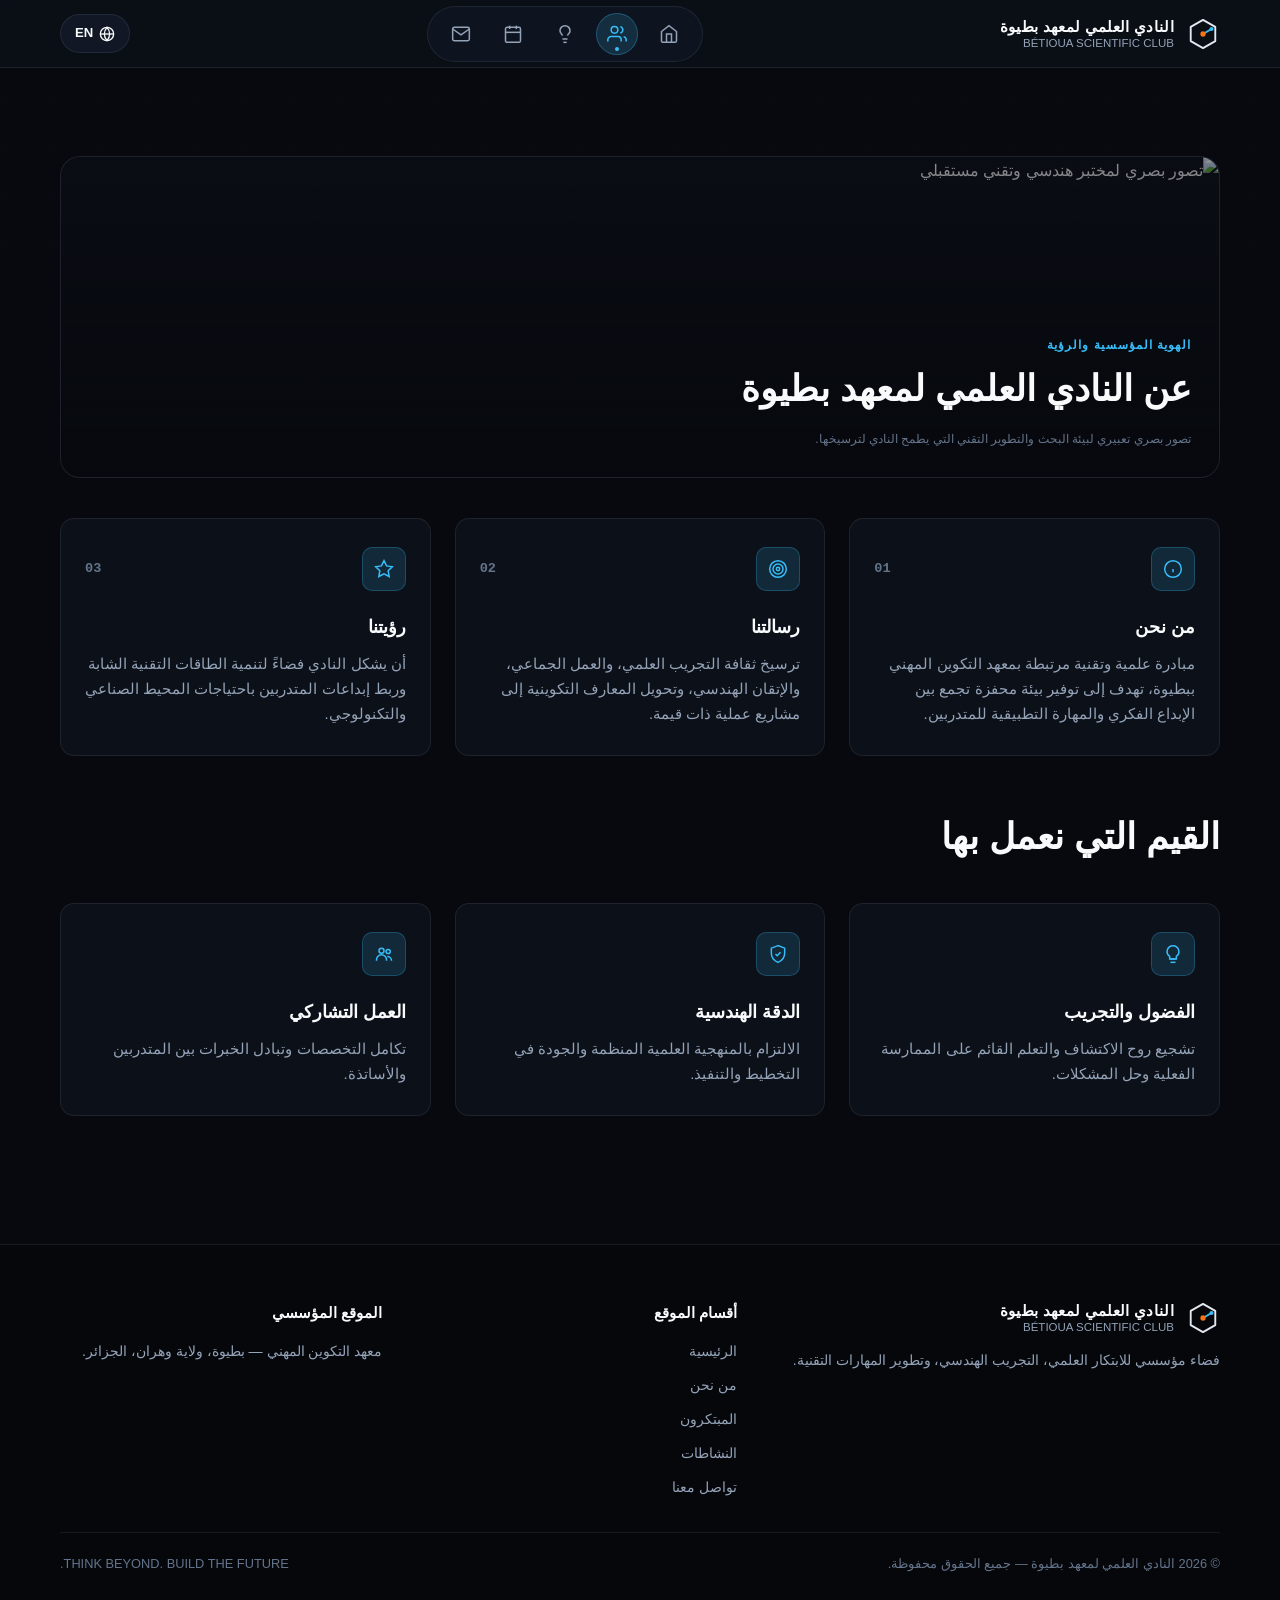
==== about.html @ 707a2de4 "Create about.html" ====
<!DOCTYPE html>
<html lang="ar" dir="rtl">
<head>
  <meta charset="UTF-8" />
  <meta name="viewport" content="width=device-width, initial-scale=1.0" />

  <title>من نحن | BÉTIOUA SCIENTIFIC CLUB</title>

  <meta
    name="description"
    content="تعرف على هوية النادي العلمي لمعهد بطيوة ورسالته ورؤيته والقيم التي يستلهمها في الاهتمام بالعلوم والهندسة والابتكار."
  />

  <meta name="theme-color" content="#080b12" />

  <link rel="stylesheet" href="style.css" />
</head>

<body>

  <!-- HEADER -->
  <header class="top-header">
    <div class="container header-inner">

      <a href="index.html" class="brand"
         aria-label="BÉTIOUA Scientific Club - Home">

        <svg class="brand-mark" viewBox="0 0 36 36" fill="none"
             xmlns="http://www.w3.org/2000/svg" aria-hidden="true">
          <path d="M18 3L31 10.5V25.5L18 33L5 25.5V10.5L18 3Z"
                stroke="#E2E8F0" stroke-width="2" stroke-linejoin="round"/>
          <path d="M18 18L26.5 13"
                stroke="#38BDF8" stroke-width="2" stroke-linecap="round"/>
          <circle cx="27" cy="12.7" r="2.2" fill="#38BDF8"/>
          <circle cx="18" cy="18" r="2.8" fill="#F97316"/>
        </svg>

        <div class="brand-text">
          <span class="brand-title" data-i18n="brandTitle">
            النادي العلمي لمعهد بطيوة
          </span>
          <span class="brand-sub" data-i18n="brandSub">
            BÉTIOUA SCIENTIFIC CLUB
          </span>
        </div>

      </a>


      <!-- DESKTOP NAVIGATION -->
      <nav class="desktop-nav" aria-label="Main Navigation">

        <a href="index.html" class="nav-icon-link" data-nav="index.html"
           aria-label="Home">
          <svg viewBox="0 0 24 24" fill="none" stroke="currentColor"
               aria-hidden="true">
            <path d="M3 9l9-7 9 7v11a2 2 0 0 1-2 2H5a2 2 0 0 1-2-2z"/>
            <polyline points="9 22 9 12 15 12 15 22"/>
          </svg>
          <span class="nav-tooltip" data-i18n="navHome">الرئيسية</span>
        </a>

        <a href="about.html" class="nav-icon-link active"
           data-nav="about.html" aria-label="About">
          <svg viewBox="0 0 24 24" fill="none" stroke="currentColor"
               aria-hidden="true">
            <path d="M17 21v-2a4 4 0 0 0-4-4H5a4 4 0 0 0-4 4v2"/>
            <circle cx="9" cy="7" r="4"/>
            <path d="M23 21v-2a4 4 0 0 0-3-3.87"/>
            <path d="M16 3.13a4 4 0 0 1 0 7.75"/>
          </svg>
          <span class="nav-tooltip" data-i18n="navAbout">من نحن</span>
        </a>

        <a href="innovators.html" class="nav-icon-link"
           data-nav="innovators.html" aria-label="Innovators">
          <svg viewBox="0 0 24 24" fill="none" stroke="currentColor"
               aria-hidden="true">
            <path d="M9 18h6"/>
            <path d="M10 22h4"/>
            <path d="M15.09 14c.18-.98.65-1.74 1.41-2.5A4.65 4.65 0 0 0 18 8 6 6 0 0 0 6 8c0 1 .23 2.23 1.5 3.5A4.61 4.61 0 0 1 8.91 14"/>
          </svg>
          <span class="nav-tooltip" data-i18n="navInnovators">المبتكرون</span>
        </a>

        <a href="activities.html" class="nav-icon-link"
           data-nav="activities.html" aria-label="Activities">
          <svg viewBox="0 0 24 24" fill="none" stroke="currentColor"
               aria-hidden="true">
            <rect x="3" y="4" width="18" height="18" rx="2" ry="2"/>
            <line x1="16" y1="2" x2="16" y2="6"/>
            <line x1="8" y1="2" x2="8" y2="6"/>
            <line x1="3" y1="10" x2="21" y2="10"/>
          </svg>
          <span class="nav-tooltip" data-i18n="navActivities">النشاطات</span>
        </a>

        <a href="contact.html" class="nav-icon-link"
           data-nav="contact.html" aria-label="Contact">
          <svg viewBox="0 0 24 24" fill="none" stroke="currentColor"
               aria-hidden="true">
            <path d="M4 4h16c1.1 0 2 .9 2 2v12c0 1.1-.9 2-2 2H4c-1.1 0-2-.9-2-2V6c0-1.1.9-2 2-2z"/>
            <polyline points="22,6 12,13 2,6"/>
          </svg>
          <span class="nav-tooltip" data-i18n="navContact">تواصل معنا</span>
        </a>

      </nav>


      <!-- LANGUAGE SWITCH -->
      <button id="langToggleBtn" class="lang-btn" type="button"
              aria-label="Switch Language">

        <svg width="16" height="16" viewBox="0 0 24 24" fill="none"
             stroke="currentColor" stroke-width="2" aria-hidden="true">
          <circle cx="12" cy="12" r="10"/>
          <line x1="2" y1="12" x2="22" y2="12"/>
          <path d="M12 2a15.3 15.3 0 0 1 4 10 15.3 15.3 0 0 1-4 10 15.3 15.3 0 0 1-4-10 15.3 15.3 0 0 1 4-10z"/>
        </svg>

        <span data-i18n="langToggle">EN</span>
      </button>

    </div>
  </header>


  <main>

    <section class="section reveal">
      <div class="container">

        <!-- PAGE BANNER -->
        <div class="page-banner">

          <img
            class="page-banner-img"
            src="file_000000009a588246a3aea8211ffe38e8.png"
            alt="تصور بصري لمختبر هندسي وتقني مستقبلي"
            decoding="async"
          />

          <div class="page-banner-overlay">

            <span class="section-kicker" data-i18n="aboutKicker">
              الهوية المؤسسية والرؤية
            </span>

            <h1 class="section-title"
                style="margin-bottom: 6px;"
                data-i18n="aboutTitle">
              عن النادي العلمي لمعهد بطيوة
            </h1>

            <p class="visual-caption" data-i18n="aboutBannerCaption">
              تصور بصري تعبيري لبيئة البحث والتطوير التقني التي يطمح النادي لترسيخها.
            </p>

          </div>
        </div>


        <!-- WHO WE ARE / MISSION / VISION -->
        <div class="cards-grid-3" style="margin-bottom: 56px;">

          <!-- WHO WE ARE -->
          <article class="tech-card">
            <div>

              <div class="card-top">
                <div class="card-icon-box">
                  <svg width="20" height="20" viewBox="0 0 24 24"
                       fill="none" stroke="currentColor" stroke-width="1.8"
                       aria-hidden="true">
                    <circle cx="12" cy="12" r="10"/>
                    <line x1="12" y1="16" x2="12" y2="12"/>
                    <line x1="12" y1="8" x2="12.01" y2="8"/>
                  </svg>
                </div>
                <span class="card-num">01</span>
              </div>

              <h3 data-i18n="aboutWhoTitle">من نحن</h3>

              <p data-i18n="aboutWhoDesc">
                فضاء علمي وتقني يطمح إلى الجمع بين الاهتمام بالمعرفة
                والمهارة التطبيقية، وتشجيع المتدربين على الاستكشاف
                والإبداع وتبادل الأفكار.
              </p>

            </div>
          </article>


          <!-- MISSION -->
          <article class="tech-card">
            <div>

              <div class="card-top">
                <div class="card-icon-box">
                  <svg width="20" height="20" viewBox="0 0 24 24"
                       fill="none" stroke="currentColor" stroke-width="1.8"
                       aria-hidden="true">
                    <circle cx="12" cy="12" r="10"/>
                    <circle cx="12" cy="12" r="6"/>
                    <circle cx="12" cy="12" r="2"/>
                  </svg>
                </div>
                <span class="card-num">02</span>
              </div>

              <h3 data-i18n="aboutMissionTitle">رسالتنا</h3>

              <p data-i18n="aboutMissionDesc">
                الإسهام في نشر ثقافة التجريب والعمل الجماعي،
                وتشجيع تحويل المعارف والأفكار إلى تطبيقات
                ونماذج تقنية قابلة للتطوير.
              </p>

            </div>
          </article>


          <!-- VISION -->
          <article class="tech-card">
            <div>

              <div class="card-top">
                <div class="card-icon-box">
                  <svg width="20" height="20" viewBox="0 0 24 24"
                       fill="none" stroke="currentColor" stroke-width="1.8"
                       aria-hidden="true">
                    <polygon points="12 2 15.09 8.26 22 9.27 17 14.14 18.18 21.02 12 17.77 5.82 21.02 7 14.14 2 9.27 8.91 8.26 12 2"/>
                  </svg>
                </div>
                <span class="card-num">03</span>
              </div>

              <h3 data-i18n="aboutVisionTitle">رؤيتنا</h3>

              <p data-i18n="aboutVisionDesc">
                المساهمة في تنمية الطاقات التقنية الشابة،
                وفتح آفاق للتعلم والابتكار وربط الأفكار
                الهندسية بالتحديات الواقعية.
              </p>

            </div>
          </article>

        </div>


        <!-- CORE VALUES -->
        <div class="section-header">

          <h2 class="section-title" data-i18n="valuesTitle">
            القيم التي نعمل بها
          </h2>

        </div>


        <div class="cards-grid-3">

          <article class="tech-card">

            <div class="card-top">
              <div class="card-icon-box">
                <svg width="20" height="20" viewBox="0 0 24 24"
                     fill="none" stroke="currentColor" stroke-width="1.8"
                     aria-hidden="true">
                  <path d="M12 2a7 7 0 0 0-4 12.75V18h8v-3.25A7 7 0 0 0 12 2Z"/>
                  <path d="M9 22h6"/>
                  <path d="M9 18h6"/>
                </svg>
              </div>
            </div>

            <h3 data-i18n="val1Title">الفضول والتجريب</h3>

            <p data-i18n="val1Desc">
              تشجيع روح الاكتشاف والتعلم بالممارسة والتجربة
              والبحث عن حلول للمشكلات.
            </p>

          </article>


          <article class="tech-card">

            <div class="card-top">
              <div class="card-icon-box">
                <svg width="20" height="20" viewBox="0 0 24 24"
                     fill="none" stroke="currentColor" stroke-width="1.8"
                     aria-hidden="true">
                  <path d="M12 2 4 5v6c0 5 3.5 9 8 11 4.5-2 8-6 8-11V5l-8-3Z"/>
                  <path d="m9 12 2 2 4-4"/>
                </svg>
              </div>
            </div>

            <h3 data-i18n="val2Title">الدقة الهندسية</h3>

            <p data-i18n="val2Desc">
              الاهتمام بالمنهجية والتنظيم والجودة في
              التخطيط والعمل والتنفيذ.
            </p>

          </article>


          <article class="tech-card">

            <div class="card-top">
              <div class="card-icon-box">
                <svg width="20" height="20" viewBox="0 0 24 24"
                     fill="none" stroke="currentColor" stroke-width="1.8"
                     aria-hidden="true">
                  <circle cx="9" cy="8" r="3"/>
                  <circle cx="17" cy="9" r="2.5"/>
                  <path d="M3 20v-1a6 6 0 0 1 12 0v1"/>
                  <path d="M16 15a5 5 0 0 1 5 5"/>
                </svg>
              </div>
            </div>

            <h3 data-i18n="val3Title">العمل التشاركي</h3>

            <p data-i18n="val3Desc">
              تبادل المعرفة والخبرات والتعاون بين مختلف
              التخصصات للوصول إلى أفكار أفضل.
            </p>

          </article>

        </div>

      </div>
    </section>

  </main>


  <!-- FOOTER -->
  <footer class="site-footer">
    <div class="container">

      <div class="footer-grid">

        <div>

          <div class="brand" style="margin-bottom: 14px;">

            <svg class="brand-mark" viewBox="0 0 36 36" fill="none"
                 aria-hidden="true">
              <path d="M18 3L31 10.5V25.5L18 33L5 25.5V10.5L18 3Z"
                    stroke="#E2E8F0" stroke-width="2" stroke-linejoin="round"/>
              <path d="M18 18L26.5 13"
                    stroke="#38BDF8" stroke-width="2" stroke-linecap="round"/>
              <circle cx="27" cy="12.7" r="2.2" fill="#38BDF8"/>
              <circle cx="18" cy="18" r="2.8" fill="#F97316"/>
            </svg>

            <div class="brand-text">
              <span class="brand-title" data-i18n="brandTitle">
                النادي العلمي لمعهد بطيوة
              </span>
              <span class="brand-sub" data-i18n="brandSub">
                BÉTIOUA SCIENTIFIC CLUB
              </span>
            </div>

          </div>

          <p class="section-subtitle" style="font-size: 0.88rem;"
             data-i18n="footerDesc">
            فضاء للاهتمام بالابتكار العلمي والتجريب الهندسي وتطوير المهارات التقنية.
          </p>

        </div>


        <div>

          <h4 class="footer-heading" data-i18n="footerLinksTitle">
            أقسام الموقع
          </h4>

          <ul class="footer-links">
            <li><a href="index.html" data-i18n="navHome">الرئيسية</a></li>
            <li><a href="about.html" data-i18n="navAbout">من نحن</a></li>
            <li><a href="innovators.html" data-i18n="navInnovators">المبتكرون</a></li>
            <li><a href="activities.html" data-i18n="navActivities">النشاطات</a></li>
            <li><a href="contact.html" data-i18n="navContact">تواصل معنا</a></li>
          </ul>

        </div>


        <div>

          <h4 class="footer-heading" data-i18n="footerLocationTitle">
            الموقع
          </h4>

          <p class="section-subtitle" style="font-size: 0.88rem;"
             data-i18n="footerLocationText">
            بطيوة، ولاية وهران، الجزائر.
          </p>

        </div>

      </div>


      <div class="footer-bottom">

        <span data-i18n="footerCopyright">
          © 2026 النادي العلمي لمعهد بطيوة — جميع الحقوق محفوظة.
        </span>

        <span>THINK BEYOND. BUILD THE FUTURE.</span>

      </div>

    </div>
  </footer>


  <!-- MOBILE BOTTOM DOCK -->
  <nav class="mobile-dock" aria-label="Mobile Navigation">

    <a href="index.html" class="dock-item" data-nav="index.html">
      <svg viewBox="0 0 24 24" fill="none" stroke="currentColor"
           aria-hidden="true">
        <path d="M3 9l9-7 9 7v11a2 2 0 0 1-2 2H5a2 2 0 0 1-2-2z"/>
        <polyline points="9 22 9 12 15 12 15 22"/>
      </svg>
      <span data-i18n="navHome">الرئيسية</span>
    </a>

    <a href="about.html" class="dock-item active" data-nav="about.html">
      <svg viewBox="0 0 24 24" fill="none" stroke="currentColor"
           aria-hidden="true">
        <path d="M17 21v-2a4 4 0 0 0-4-4H5a4 4 0 0 0-4 4v2"/>
        <circle cx="9" cy="7" r="4"/>
        <path d="M23 21v-2a4 4 0 0 0-3-3.87"/>
        <path d="M16 3.13a4 4 0 0 1 0 7.75"/>
      </svg>
      <span data-i18n="navAbout">من نحن</span>
    </a>

    <a href="innovators.html" class="dock-item" data-nav="innovators.html">
      <svg viewBox="0 0 24 24" fill="none" stroke="currentColor"
           aria-hidden="true">
        <path d="M9 18h6"/>
        <path d="M10 22h4"/>
        <path d="M15.09 14c.18-.98.65-1.74 1.41-2.5A4.65 4.65 0 0 0 18 8 6 6 0 0 0 6 8c0 1 .23 2.23 1.5 3.5A4.61 4.61 0 0 1 8.91 14"/>
      </svg>
      <span data-i18n="navInnovators">المبتكرون</span>
    </a>

    <a href="activities.html" class="dock-item" data-nav="activities.html">
      <svg viewBox="0 0 24 24" fill="none" stroke="currentColor"
           aria-hidden="true">
        <rect x="3" y="4" width="18" height="18" rx="2" ry="2"/>
        <line x1="16" y1="2" x2="16" y2="6"/>
        <line x1="8" y1="2" x2="8" y2="6"/>
        <line x1="3" y1="10" x2="21" y2="10"/>
      </svg>
      <span data-i18n="navActivities">النشاطات</span>
    </a>

    <a href="contact.html" class="dock-item" data-nav="contact.html">
      <svg viewBox="0 0 24 24" fill="none" stroke="currentColor"
           aria-hidden="true">
        <path d="M4 4h16c1.1 0 2 .9 2 2v12c0 1.1-.9 2-2 2H4c-1.1 0-2-.9-2-2V6c0-1.1.9-2 2-2z"/>
        <polyline points="22,6 12,13 2,6"/>
      </svg>
      <span data-i18n="navContact">تواصل معنا</span>
    </a>

  </nav>


  <script src="app.js"></script>

</body>
</html>
---- style.css ----
/* ==========================================================================
   BETIOUA SCIENTIFIC CLUB — DESIGN SYSTEM
   Deep Matte Black | Electric Cyan | Metallic Silver | Subtle Amber
   Mobile First | RTL / LTR | Accessible & Responsive
   ========================================================================== */

/* 1. DESIGN TOKENS
   ========================================================================== */

:root {
  color-scheme: dark;

  --bg-primary: #07090e;
  --bg-surface: #0c1018;
  --bg-surface-elevated: #111724;
  --bg-glass: rgba(12, 16, 24, 0.88);

  --accent-blue: #0ea5e9;
  --accent-cyan: #38bdf8;
  --accent-cyan-glow: rgba(56, 189, 248, 0.15);
  --accent-amber: #f97316;
  --accent-amber-soft: rgba(249, 115, 22, 0.14);

  --text-primary: #f8fafc;
  --text-secondary: #94a3b8;
  --text-muted: #64748b;

  --border-subtle: rgba(148, 163, 184, 0.12);
  --border-accent: rgba(56, 189, 248, 0.35);

  --container-max: 1200px;

  --radius-sm: 8px;
  --radius-md: 14px;
  --radius-lg: 20px;

  --header-height: 68px;
  --dock-bottom-gap: 12px;

  --transition-smooth:
    0.3s cubic-bezier(0.22, 1, 0.36, 1);
}

/* 2. RESET & BASE
   ========================================================================== */

*,
*::before,
*::after {
  box-sizing: border-box;
  margin: 0;
  padding: 0;
}

html {
  scroll-behavior: smooth;
  background: var(--bg-primary);
  color: var(--text-primary);
  font-size: 16px;
  scroll-padding-top: calc(var(--header-height) + 16px);
}

body {
  min-height: 100vh;
  display: flex;
  flex-direction: column;

  font-family: "IBM Plex Sans Arabic", "Inter", sans-serif;
  line-height: 1.7;

  background-color: var(--bg-primary);
  color: var(--text-primary);
}

html[dir="ltr"] body {
  font-family: "Inter", "IBM Plex Sans Arabic", sans-serif;
  line-height: 1.6;
}

html[dir="ltr"] h1,
html[dir="ltr"] h2,
html[dir="ltr"] h3,
html[dir="ltr"] .brand-title {
  font-family: "Space Grotesk", "Inter", sans-serif;
}

img,
svg {
  max-width: 100%;
}

img {
  display: block;
}

a {
  color: inherit;
  text-decoration: none;
}

button,
input,
textarea,
select {
  font: inherit;
}

button {
  cursor: pointer;
  border: none;
  background: none;
}

button:disabled {
  cursor: not-allowed;
  opacity: 0.55;
}

ul,
ol {
  list-style: none;
}

.container {
  width: 100%;
  max-width: var(--container-max);
  margin-inline: auto;
  padding-inline: 20px;
}

main {
  flex: 1;
}

section {
  scroll-margin-top: calc(var(--header-height) + 20px);
}

/* 3. ACCESSIBILITY
   ========================================================================== */

:focus-visible {
  outline: 2px solid var(--accent-cyan);
  outline-offset: 4px;
}

::selection {
  background: rgba(56, 189, 248, 0.25);
  color: var(--text-primary);
}

@media (prefers-reduced-motion: reduce) {
  *,
  *::before,
  *::after {
    scroll-behavior: auto !important;
    animation-duration: 0.01ms !important;
    animation-iteration-count: 1 !important;
    transition-duration: 0.01ms !important;
  }
}

/* 4. SUBTLE BACKGROUND GRID
   ========================================================================== */

body {
  position: relative;
  isolation: isolate;
}

body::before {
  content: "";
  position: fixed;
  inset: 0;
  z-index: -1;
  pointer-events: none;

  background-image:
    linear-gradient(
      to right,
      rgba(56, 189, 248, 0.022) 1px,
      transparent 1px
    ),
    linear-gradient(
      to bottom,
      rgba(56, 189, 248, 0.022) 1px,
      transparent 1px
    );

  background-size: 48px 48px;

  mask-image: linear-gradient(
    to bottom,
    rgba(0, 0, 0, 0.8),
    transparent 85%
  );

  -webkit-mask-image: linear-gradient(
    to bottom,
    rgba(0, 0, 0, 0.8),
    transparent 85%
  );
}

/* 5. HEADER & DESKTOP NAVIGATION
   ========================================================================== */

.top-header {
  position: sticky;
  top: 0;
  z-index: 900;

  height: var(--header-height);

  background: var(--bg-glass);

  backdrop-filter: blur(14px);
  -webkit-backdrop-filter: blur(14px);

  border-bottom: 1px solid var(--border-subtle);
}

.header-inner {
  height: 100%;

  display: flex;
  align-items: center;
  justify-content: space-between;
  gap: 16px;
}

.brand {
  display: flex;
  align-items: center;
  gap: 12px;
  min-width: 0;
}

.brand-mark {
  width: 34px;
  height: 34px;
  flex-shrink: 0;
}

.brand-text {
  display: flex;
  flex-direction: column;
  min-width: 0;
  line-height: 1.25;
}

.brand-title {
  font-size: 0.95rem;
  font-weight: 700;
  letter-spacing: 0.02em;
  color: var(--text-primary);
}

.brand-sub {
  font-size: 0.72rem;
  color: var(--text-secondary);
}

.desktop-nav {
  display: none;
}

@media (min-width: 768px) {
  .desktop-nav {
    display: flex;
    align-items: center;
    gap: 10px;

    padding: 6px 12px;

    background: rgba(17, 23, 36, 0.7);
    border: 1px solid var(--border-subtle);
    border-radius: 999px;
  }
}

.nav-icon-link {
  position: relative;

  width: 42px;
  height: 42px;

  display: flex;
  align-items: center;
  justify-content: center;

  border-radius: 50%;

  color: var(--text-secondary);
  transition: var(--transition-smooth);
}

.nav-icon-link svg {
  width: 20px;
  height: 20px;
  stroke-width: 1.8;
}

.nav-icon-link:hover,
.nav-icon-link:focus-visible {
  color: var(--text-primary);
  background: rgba(255, 255, 255, 0.06);
}

.nav-icon-link.active {
  color: var(--accent-cyan);
  background: var(--accent-cyan-glow);
  box-shadow: inset 0 0 0 1px rgba(56, 189, 248, 0.3);
}

.nav-icon-link.active::after {
  content: "";
  position: absolute;
  bottom: 4px;

  width: 4px;
  height: 4px;

  border-radius: 50%;
  background: var(--accent-cyan);
}

/* Desktop Tooltips */

.nav-tooltip {
  position: absolute;
  top: calc(100% + 10px);
  left: 50%;

  transform: translateX(-50%) translateY(-4px);

  padding: 5px 11px;

  background: var(--bg-surface-elevated);
  color: var(--text-primary);

  font-size: 0.78rem;
  font-weight: 500;
  white-space: nowrap;

  border: 1px solid var(--border-accent);
  border-radius: 6px;

  opacity: 0;
  visibility: hidden;
  pointer-events: none;

  transition: var(--transition-smooth);

  box-shadow: 0 8px 20px rgba(0, 0, 0, 0.45);
}

.nav-icon-link:hover .nav-tooltip,
.nav-icon-link:focus-visible .nav-tooltip {
  opacity: 1;
  visibility: visible;
  transform: translateX(-50%) translateY(0);
}

/* 6. LANGUAGE SWITCHER
   ========================================================================== */

.lang-btn {
  display: inline-flex;
  align-items: center;
  justify-content: center;
  gap: 6px;

  min-height: 36px;
  padding: 7px 14px;

  border-radius: 999px;
  border: 1px solid var(--border-subtle);

  background: var(--bg-surface-elevated);
  color: var(--text-primary);

  font-size: 0.82rem;
  font-weight: 600;

  transition: var(--transition-smooth);
}

.lang-btn:hover {
  border-color: var(--accent-cyan);
  color: var(--accent-cyan);
}

/* 7. MOBILE BOTTOM NAVIGATION DOCK
   ========================================================================== */

.mobile-dock {
  position: fixed;

  bottom: calc(
    var(--dock-bottom-gap) +
    env(safe-area-inset-bottom, 0px)
  );

  left: 50%;
  transform: translateX(-50%);

  width: calc(100% - 24px);
  max-width: 440px;

  z-index: 950;

  display: grid;
  grid-template-columns: repeat(5, minmax(0, 1fr));
  gap: 2px;

  padding: 6px 8px;

  background: rgba(11, 15, 23, 0.94);

  backdrop-filter: blur(16px);
  -webkit-backdrop-filter: blur(16px);

  border: 1px solid rgba(56, 189, 248, 0.22);
  border-radius: 18px;

  box-shadow: 0 12px 32px rgba(0, 0, 0, 0.65);
}

.dock-item {
  min-width: 0;
  min-height: 48px;

  display: flex;
  flex-direction: column;
  align-items: center;
  justify-content: center;

  gap: 3px;
  padding: 6px 2px;

  border-radius: 12px;

  color: var(--text-secondary);
  transition: var(--transition-smooth);
}

.dock-item svg {
  width: 19px;
  height: 19px;
  flex-shrink: 0;
  stroke-width: 1.8;
}

.dock-item span {
  max-width: 100%;
  overflow: hidden;
  text-overflow: ellipsis;
  white-space: nowrap;

  font-size: 0.65rem;
  font-weight: 500;
  line-height: 1.2;
  text-align: center;
}

.dock-item:hover,
.dock-item:focus-visible {
  color: var(--text-primary);
  background: rgba(255, 255, 255, 0.05);
}

.dock-item.active {
  color: var(--accent-cyan);
  background: rgba(56, 189, 248, 0.12);
}

@media (min-width: 768px) {
  .mobile-dock {
    display: none;
  }
}

/* 8. HERO SECTION
   ========================================================================== */

.hero-section {
  position: relative;
  padding: 44px 0 64px;
}

.hero-grid {
  display: grid;
  grid-template-columns: minmax(0, 1fr);
  gap: 36px;
  align-items: center;
}

@media (min-width: 900px) {
  .hero-section {
    padding: 80px 0 96px;
  }

  .hero-grid {
    grid-template-columns: minmax(0, 1.15fr) minmax(0, 0.85fr);
    gap: 48px;
  }
}

.inst-badge {
  display: inline-flex;
  align-items: center;
  gap: 8px;

  padding: 6px 14px;
  margin-bottom: 20px;

  border-radius: 999px;
  border: 1px solid rgba(56, 189, 248, 0.25);

  background: rgba(14, 165, 233, 0.08);
  color: var(--accent-cyan);

  font-size: 0.78rem;
  font-weight: 600;
}

.inst-badge .dot {
  width: 6px;
  height: 6px;
  flex-shrink: 0;

  border-radius: 50%;
  background: var(--accent-amber);
}

.hero-title {
  margin-bottom: 20px;

  font-size: clamp(2.1rem, 5vw, 3.5rem);
  font-weight: 700;
  line-height: 1.3;
  letter-spacing: -0.01em;
}

.hero-title .highlight {
  display: block;

  background: linear-gradient(
    135deg,
    #f8fafc 15%,
    #38bdf8 65%,
    #0ea5e9 100%
  );

  -webkit-background-clip: text;
  background-clip: text;
  color: transparent;
}

.hero-desc {
  max-width: 580px;
  margin-bottom: 32px;

  color: var(--text-secondary);
  font-size: 1.05rem;
}

.hero-actions {
  display: flex;
  flex-wrap: wrap;
  gap: 14px;
}

.btn {
  min-height: 46px;

  display: inline-flex;
  align-items: center;
  justify-content: center;
  gap: 10px;

  padding: 13px 24px;

  border-radius: var(--radius-sm);

  font-size: 0.95rem;
  font-weight: 600;

  transition: var(--transition-smooth);
}

.btn-primary {
  background: var(--accent-blue);
  color: #04070d;

  box-shadow: 0 4px 20px rgba(14, 165, 233, 0.28);
}

.btn-primary:hover {
  background: var(--accent-cyan);
  transform: translateY(-2px);
}

.btn-secondary {
  background: var(--bg-surface);
  color: var(--text-primary);

  border: 1px solid var(--border-subtle);
}

.btn-secondary:hover {
  border-color: var(--accent-cyan);
  background: var(--bg-surface-elevated);
}

html[dir="ltr"] .btn .arrow-icon {
  transform: scaleX(-1);
}

/* Hero Image */

.hero-visual-wrapper {
  position: relative;

  padding: 8px;

  border-radius: var(--radius-lg);

  background: linear-gradient(
    145deg,
    rgba(56, 189, 248, 0.22),
    rgba(12, 16, 24, 0.4) 60%,
    rgba(249, 115, 22, 0.18)
  );
}

.hero-visual-card {
  position: relative;

  overflow: hidden;

  border-radius: calc(var(--radius-lg) - 4px);
  background: #05070b;

  aspect-ratio: 4 / 3;
}

.hero-visual-card img {
  width: 100%;
  height: 100%;
  object-fit: cover;
  object-position: center;
}

.tech-corner {
  position: absolute;

  width: 14px;
  height: 14px;

  border-color: var(--accent-cyan);
  border-style: solid;

  pointer-events: none;
  opacity: 0.7;
}

.tech-corner.tl {
  top: 14px;
  left: 14px;
  border-width: 2px 0 0 2px;
}

.tech-corner.br {
  bottom: 14px;
  right: 14px;
  border-width: 0 2px 2px 0;
}

/* 9. GENERAL SECTIONS
   ========================================================================== */

.section {
  padding: 64px 0;
}

@media (min-width: 900px) {
  .section {
    padding: 88px 0;
  }
}

.section-header {
  max-width: 680px;
  margin-bottom: 40px;
}

.section-kicker {
  display: inline-block;

  margin-bottom: 8px;

  color: var(--accent-cyan);

  font-size: 0.78rem;
  font-weight: 700;
  letter-spacing: 0.08em;
  text-transform: uppercase;
}

.section-title {
  margin-bottom: 12px;

  font-size: clamp(1.6rem, 3.2vw, 2.25rem);
  font-weight: 700;
  line-height: 1.4;
}

.section-subtitle {
  color: var(--text-secondary);
  font-size: 0.98rem;
}

/* 10. TECHNOLOGY CARDS
   ========================================================================== */

.cards-grid-3 {
  display: grid;
  grid-template-columns: minmax(0, 1fr);
  gap: 20px;
}

@media (min-width: 768px) {
  .cards-grid-3 {
    grid-template-columns: repeat(3, minmax(0, 1fr));
    gap: 24px;
  }
}

.tech-card {
  display: flex;
  flex-direction: column;
  justify-content: space-between;

  padding: 28px 24px;

  background: var(--bg-surface);
  border: 1px solid var(--border-subtle);
  border-radius: var(--radius-md);

  transition: var(--transition-smooth);
}

.tech-card:hover {
  border-color: var(--border-accent);
  transform: translateY(-3px);
  background: var(--bg-surface-elevated);
}

.card-top {
  display: flex;
  align-items: center;
  justify-content: space-between;

  margin-bottom: 20px;
}

.card-icon-box {
  width: 44px;
  height: 44px;

  display: flex;
  align-items: center;
  justify-content: center;

  border-radius: 10px;

  background: var(--accent-cyan-glow);
  border: 1px solid rgba(56, 189, 248, 0.25);

  color: var(--accent-cyan);
}

.card-num {
  font-family: "Space Grotesk", monospace;
  font-size: 0.85rem;
  font-weight: 700;
  color: var(--text-muted);
}

.tech-card h3 {
  margin-bottom: 10px;
  color: var(--text-primary);
  font-size: 1.15rem;
}

.tech-card p {
  color: var(--text-secondary);
  font-size: 0.92rem;
  line-height: 1.7;
}

.disclaimer-note {
  display: flex;
  align-items: flex-start;
  gap: 8px;

  margin-top: 20px;

  color: var(--text-muted);
  font-size: 0.8rem;
}

/* 11. SHOWCASE PREVIEW
   ========================================================================== */

.split-grid {
  display: grid;
  grid-template-columns: minmax(0, 1fr);
  gap: 24px;
}

@media (min-width: 850px) {
  .split-grid {
    grid-template-columns:
      minmax(0, 1.25fr)
      minmax(0, 0.75fr);
  }
}

.status-pill {
  display: inline-flex;
  align-items: center;
  gap: 6px;

  margin-bottom: 16px;
  padding: 4px 12px;

  border-radius: 999px;

  background: var(--accent-amber-soft);
  border: 1px solid rgba(249, 115, 22, 0.3);

  color: var(--accent-amber);

  font-size: 0.75rem;
  font-weight: 600;
}

.text-link {
  display: inline-flex;
  align-items: center;
  gap: 8px;

  margin-top: 20px;

  color: var(--accent-cyan);
  font-size: 0.92rem;
  font-weight: 600;
}

.text-link:hover {
  text-decoration: underline;
}

/* 12. INNER PAGE BANNERS
   ========================================================================== */

.page-banner {
  position: relative;

  overflow: hidden;

  margin-bottom: 40px;

  border-radius: var(--radius-lg);
  border: 1px solid var(--border-subtle);

  background: var(--bg-surface);
}

.page-banner-img {
  width: 100%;
  height: 240px;

  object-fit: cover;
}

@media (min-width: 768px) {
  .page-banner-img {
    height: 320px;
  }
}

.page-banner-overlay {
  position: absolute;
  inset: 0;

  display: flex;
  flex-direction: column;
  justify-content: flex-end;

  padding: 28px;

  background: linear-gradient(
    to top,
    rgba(7, 9, 14, 0.96) 12%,
    rgba(7, 9, 14, 0.45) 100%
  );
}

.visual-caption {
  margin-top: 8px;
  color: var(--text-muted);
  font-size: 0.75rem;
}

/* 13. CONTACT FORM
   ========================================================================== */

.contact-grid {
  display: grid;
  grid-template-columns: minmax(0, 1fr);
  gap: 28px;
}

@media (min-width: 850px) {
  .contact-grid {
    grid-template-columns:
      minmax(0, 0.9fr)
      minmax(0, 1.1fr);
  }
}

.form-group {
  margin-bottom: 18px;
}

.form-label {
  display: block;
  margin-bottom: 8px;

  color: var(--text-secondary);
  font-size: 0.88rem;
  font-weight: 500;
}

.form-control {
  width: 100%;
  min-height: 46px;

  padding: 12px 14px;

  border-radius: var(--radius-sm);
  border: 1px solid var(--border-subtle);

  background: var(--bg-primary);
  color: var(--text-primary);

  font-size: 0.95rem;

  transition: var(--transition-smooth);
}

.form-control:focus {
  outline: none;
  border-color: var(--accent-cyan);
  box-shadow: 0 0 0 3px rgba(56, 189, 248, 0.12);
}

/* 14. CALL TO ACTION
   ========================================================================== */

.cta-box {
  display: flex;
  flex-direction: column;
  align-items: flex-start;
  justify-content: space-between;
  gap: 20px;

  padding: 36px 28px;

  background: linear-gradient(
    135deg,
    var(--bg-surface) 0%,
    #0e1626 100%
  );

  border: 1px solid var(--border-accent);
  border-radius: var(--radius-lg);
}

@media (min-width: 768px) {
  .cta-box {
    flex-direction: row;
    align-items: center;
    padding: 44px 48px;
  }
}

/* 15. FOOTER
   ========================================================================== */

.site-footer {
  margin-top: 40px;

  padding: 48px 0 calc(
    104px + env(safe-area-inset-bottom, 0px)
  );

  background: #05070b;
  border-top: 1px solid var(--border-subtle);
}

@media (min-width: 768px) {
  .site-footer {
    padding: 56px 0 36px;
  }
}

.footer-grid {
  display: grid;
  grid-template-columns: minmax(0, 1fr);
  gap: 32px;

  margin-bottom: 32px;
}

@media (min-width: 768px) {
  .footer-grid {
    grid-template-columns:
      minmax(0, 1.4fr)
      minmax(0, 1fr)
      minmax(0, 1fr);
  }
}

.footer-heading {
  margin-bottom: 14px;

  color: var(--text-primary);
  font-size: 0.92rem;
  font-weight: 700;
}

.footer-links {
  display: flex;
  flex-direction: column;
  gap: 10px;

  color: var(--text-secondary);
  font-size: 0.88rem;
}

.footer-links a:hover {
  color: var(--accent-cyan);
}

.footer-bottom {
  display: flex;
  flex-wrap: wrap;
  justify-content: space-between;
  gap: 12px;

  padding-top: 20px;

  border-top: 1px solid var(--border-subtle);

  color: var(--text-muted);
  font-size: 0.8rem;
}

/* 16. REVEAL ANIMATION
   Content remains visible if JavaScript fails.
   ========================================================================== */

.reveal {
  opacity: 1;
  transform: none;
}

/* Animation only when JavaScript explicitly enables it */

html.js-enabled .reveal {
  opacity: 0;
  transform: translateY(14px);

  transition:
    opacity 0.6s ease,
    transform 0.6s ease;
}

html.js-enabled .reveal.visible {
  opacity: 1;
  transform: translateY(0);
}

/* 17. SMALL SCREEN REFINEMENTS
   ========================================================================== */

@media (max-width: 360px) {
  .container {
    padding-inline: 14px;
  }

  .brand {
    gap: 8px;
  }

  .brand-title {
    font-size: 0.82rem;
  }

  .brand-sub {
    font-size: 0.65rem;
  }

  .mobile-dock {
    width: calc(100% - 16px);
    padding-inline: 4px;
  }

  .dock-item span {
    font-size: 0.58rem;
  }

  .hero-actions {
    flex-direction: column;
  }

  .hero-actions .btn {
    width: 100%;
  }
}

/* 18. PRINT
   ========================================================================== */

@media print {
  .top-header,
  .mobile-dock,
  .lang-btn {
    display: none !important;
  }

  body {
    background: #fff;
    color: #000;
  }

  .reveal,
  html.js-enabled .reveal {
    opacity: 1;
    transform: none;
  }
}
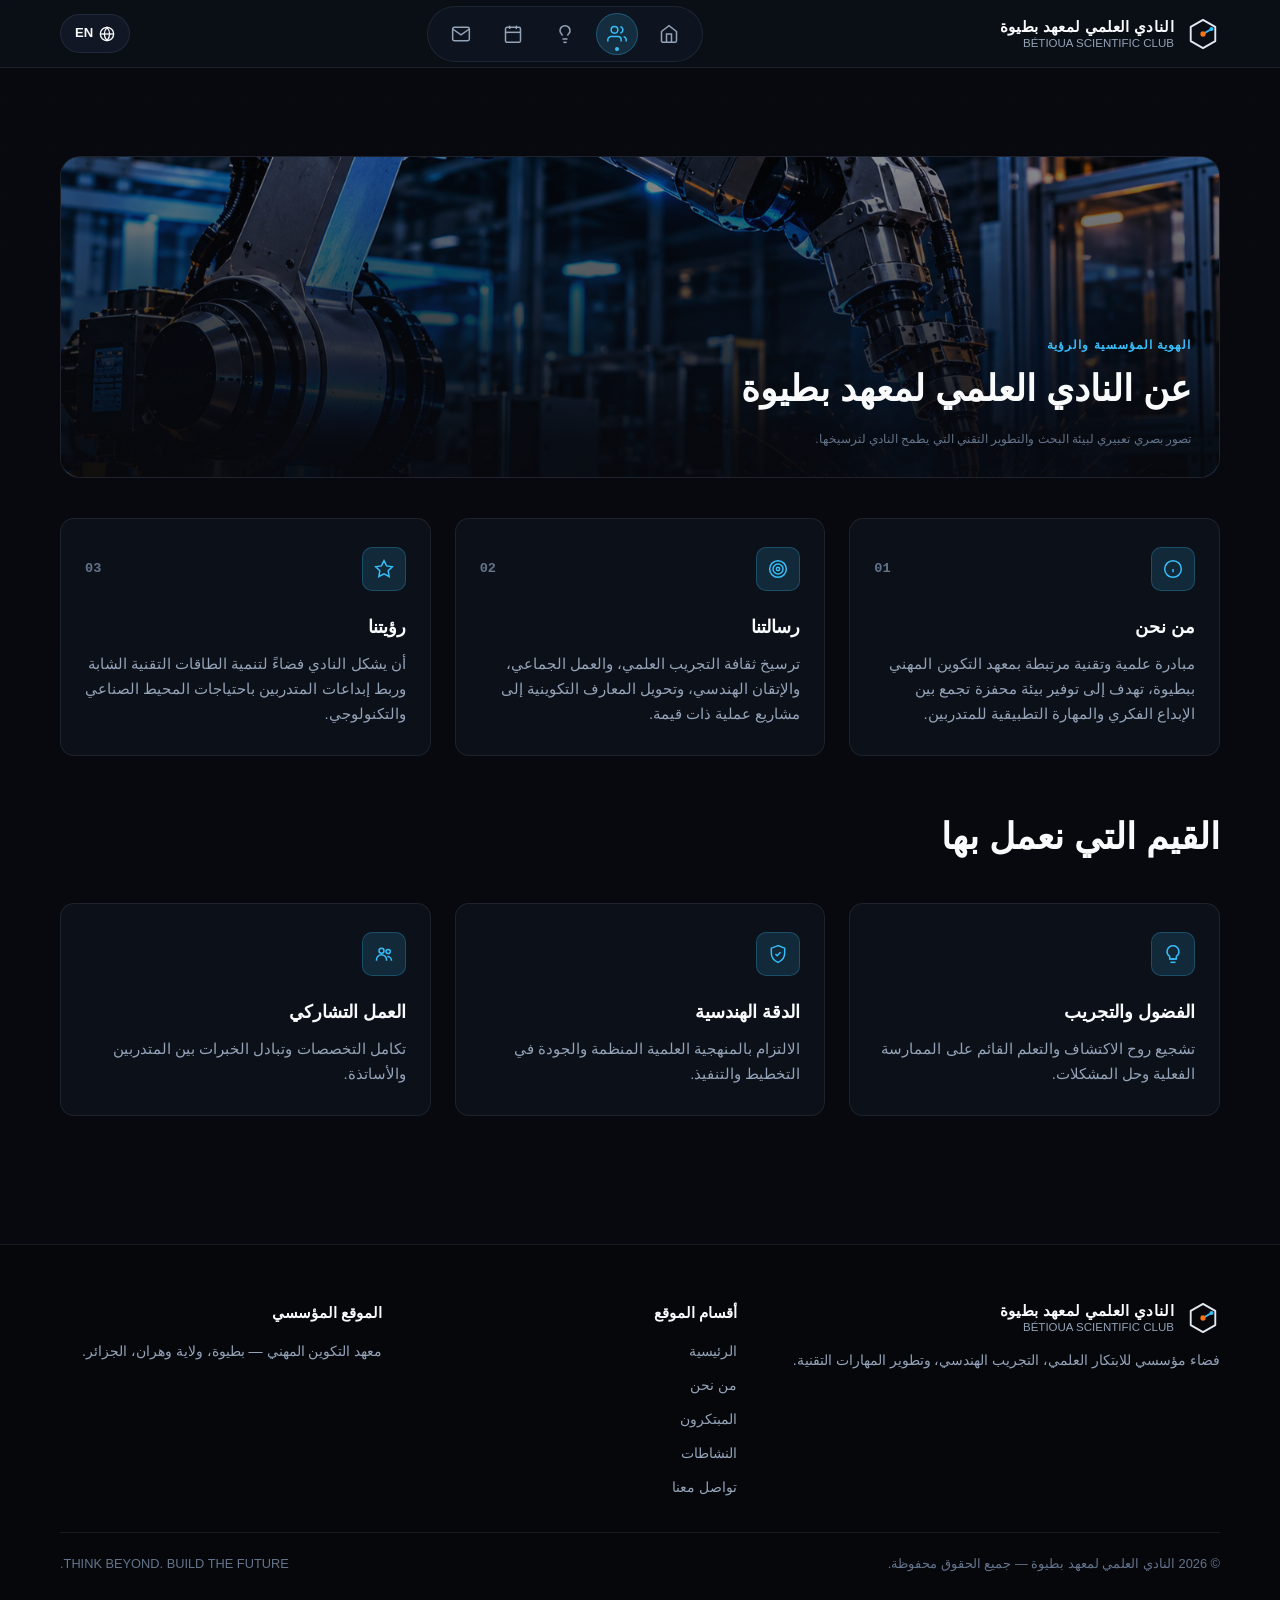
==== commit 96532a21: "Update about.html" ====
--- a/about.html
+++ b/about.html
@@ -45,7 +45,6 @@
         </div>
 
       </a>
-
 
       <!-- DESKTOP NAVIGATION -->
       <nav class="desktop-nav" aria-label="Main Navigation">
@@ -107,7 +106,6 @@
 
       </nav>
 
-
       <!-- LANGUAGE SWITCH -->
       <button id="langToggleBtn" class="lang-btn" type="button"
               aria-label="Switch Language">
@@ -125,7 +123,6 @@
     </div>
   </header>
 
-
   <main>
 
     <section class="section reveal">
@@ -136,7 +133,7 @@
 
           <img
             class="page-banner-img"
-            src="file_000000009a588246a3aea8211ffe38e8.png"
+            src="file_000000009a588246a3aea8211ffe36e8.png"
             alt="تصور بصري لمختبر هندسي وتقني مستقبلي"
             decoding="async"
           />
@@ -159,7 +156,6 @@
 
           </div>
         </div>
-
 
         <!-- WHO WE ARE / MISSION / VISION -->
         <div class="cards-grid-3" style="margin-bottom: 56px;">
@@ -192,7 +188,6 @@
             </div>
           </article>
 
-
           <!-- MISSION -->
           <article class="tech-card">
             <div>
@@ -221,7 +216,6 @@
             </div>
           </article>
 
-
           <!-- VISION -->
           <article class="tech-card">
             <div>
@@ -250,7 +244,6 @@
 
         </div>
 
-
         <!-- CORE VALUES -->
         <div class="section-header">
 
@@ -259,7 +252,6 @@
           </h2>
 
         </div>
-
 
         <div class="cards-grid-3">
 
@@ -286,7 +278,6 @@
 
           </article>
 
-
           <article class="tech-card">
 
             <div class="card-top">
@@ -308,7 +299,6 @@
             </p>
 
           </article>
-
 
           <article class="tech-card">
 
@@ -341,7 +331,6 @@
 
   </main>
 
-
   <!-- FOOTER -->
   <footer class="site-footer">
     <div class="container">
@@ -380,7 +369,6 @@
 
         </div>
 
-
         <div>
 
           <h4 class="footer-heading" data-i18n="footerLinksTitle">
@@ -397,7 +385,6 @@
 
         </div>
 
-
         <div>
 
           <h4 class="footer-heading" data-i18n="footerLocationTitle">
@@ -413,7 +400,6 @@
 
       </div>
 
-
       <div class="footer-bottom">
 
         <span data-i18n="footerCopyright">
@@ -426,7 +412,6 @@
 
     </div>
   </footer>
-
 
   <!-- MOBILE BOTTOM DOCK -->
   <nav class="mobile-dock" aria-label="Mobile Navigation">
@@ -483,7 +468,6 @@
 
   </nav>
 
-
   <script src="app.js"></script>
 
 </body>
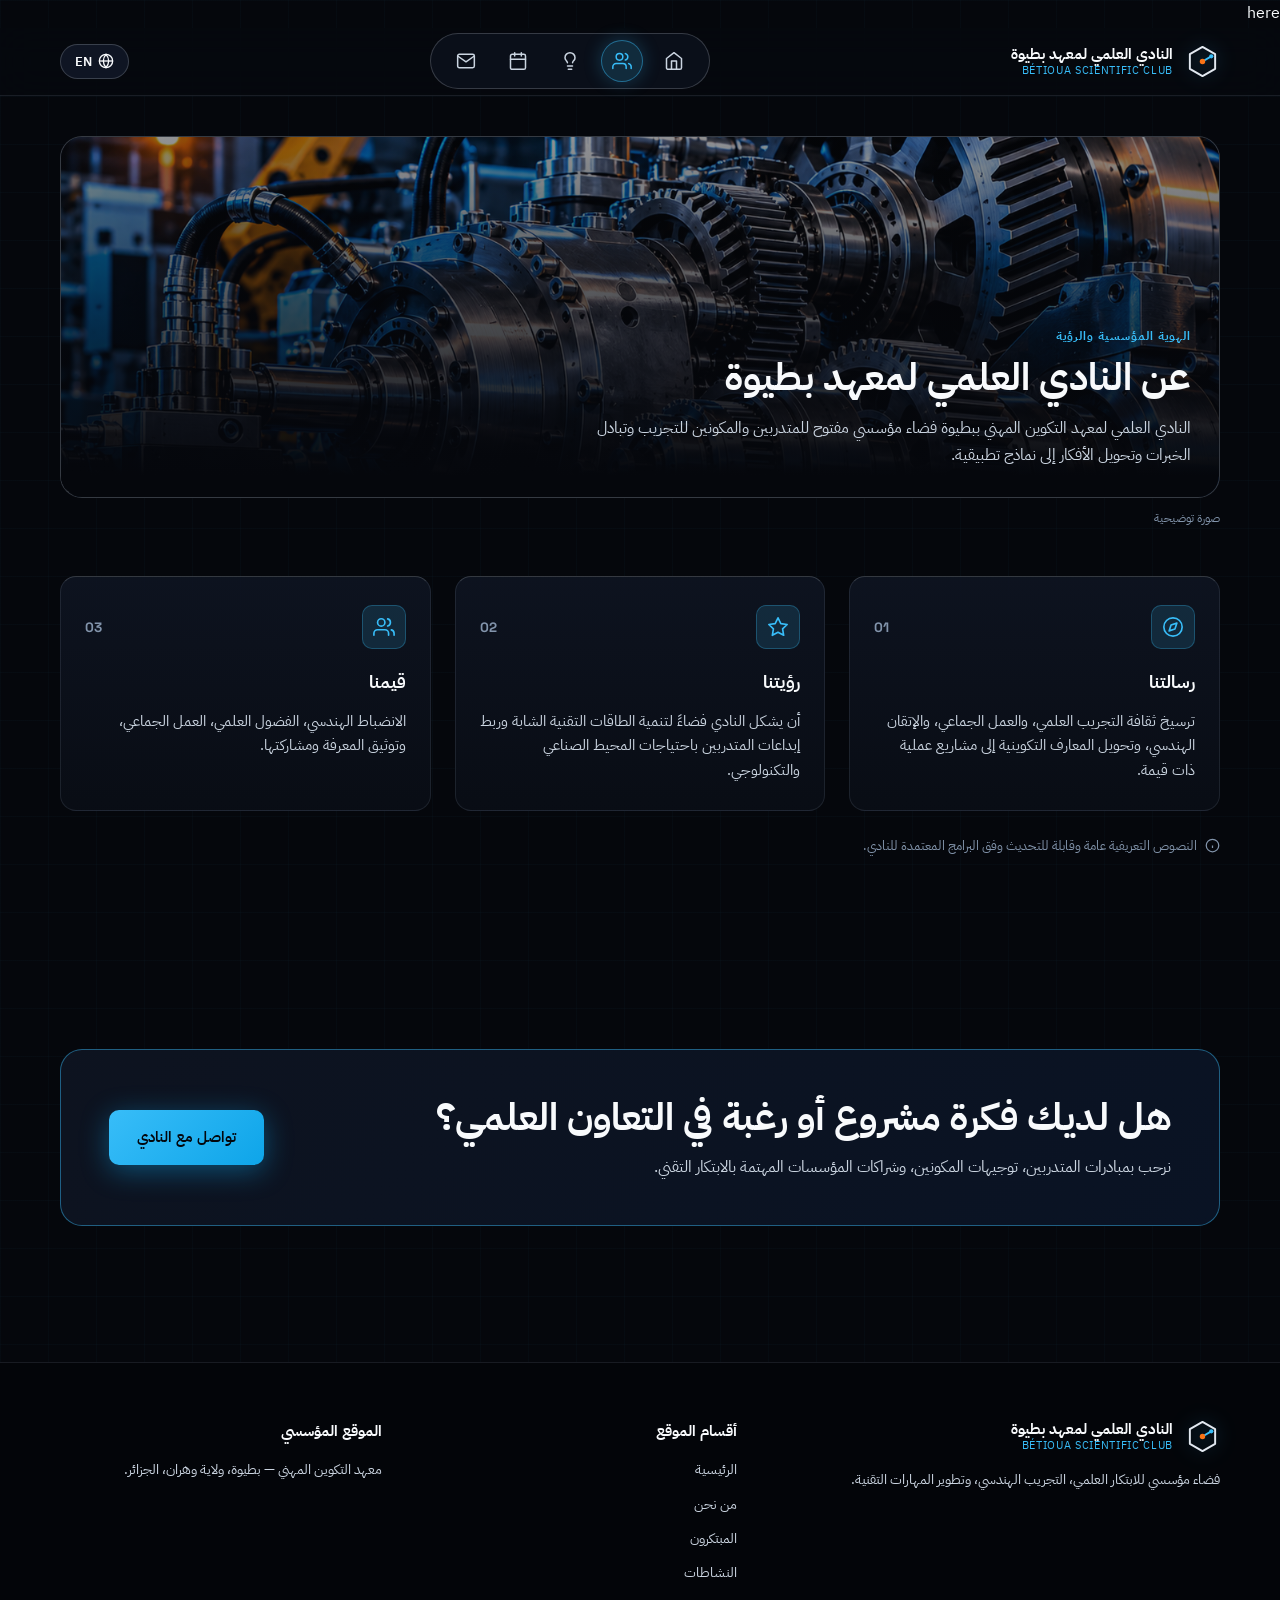
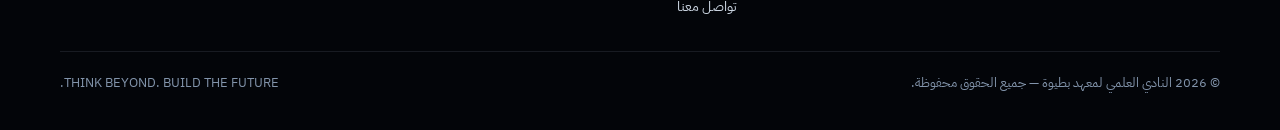
==== commit 095a2cf1: "Update about.html" ====
--- a/about.html
+++ b/about.html
@@ -1,380 +1,151 @@
-<!DOCTYPE html>
+here<!DOCTYPE html>
 <html lang="ar" dir="rtl">
 <head>
   <meta charset="UTF-8" />
   <meta name="viewport" content="width=device-width, initial-scale=1.0" />
+  <meta name="theme-color" content="#05070c" />
+  <title data-i18n="titleAbout">من نحن | النادي العلمي لمعهد بطيوة</title>
+  <meta name="description" content="تعرّف على النادي العلمي لمعهد التكوين المهني ببطيوة: رسالته ورؤيته وقيمه." data-i18n-content="descAbout" />
 
-  <title>من نحن | BÉTIOUA SCIENTIFIC CLUB</title>
+  <meta property="og:type" content="website" />
+  <meta property="og:site_name" content="BÉTIOUA SCIENTIFIC CLUB" />
+  <meta property="og:title" content="من نحن | النادي العلمي لمعهد بطيوة" data-i18n-content="titleAbout" />
+  <meta property="og:description" content="تعرّف على النادي العلمي لمعهد التكوين المهني ببطيوة: رسالته ورؤيته وقيمه." data-i18n-content="descAbout" />
+  <meta property="og:image" content="https://betioua-scientific-club.vercel.app/file_000000001e008243a422471eb02cacec.png" />
+  <meta property="og:url" content="https://betioua-scientific-club.vercel.app/about.html" />
 
-  <meta
-    name="description"
-    content="تعرف على هوية النادي العلمي لمعهد بطيوة ورسالته ورؤيته والقيم التي يستلهمها في الاهتمام بالعلوم والهندسة والابتكار."
-  />
-
-  <meta name="theme-color" content="#080b12" />
-
+  <link rel="preconnect" href="https://fonts.googleapis.com" />
+  <link rel="preconnect" href="https://fonts.gstatic.com" crossorigin />
+  <link rel="stylesheet" href="https://fonts.googleapis.com/css2?family=IBM+Plex+Sans+Arabic:wght@400;500;600;700&family=Inter:wght@400;500;600;700&family=Space+Grotesk:wght@500;600;700&display=swap" />
   <link rel="stylesheet" href="style.css" />
+  <script>document.documentElement.classList.add('js');try{if(localStorage.getItem('bsc-lang')==='en'){document.documentElement.lang='en';document.documentElement.dir='ltr';}}catch(e){}</script>
 </head>
-
-<body>
-
-  <!-- HEADER -->
+<body data-page="about">
   <header class="top-header">
     <div class="container header-inner">
-
-      <a href="index.html" class="brand"
-         aria-label="BÉTIOUA Scientific Club - Home">
-
-        <svg class="brand-mark" viewBox="0 0 36 36" fill="none"
-             xmlns="http://www.w3.org/2000/svg" aria-hidden="true">
-          <path d="M18 3L31 10.5V25.5L18 33L5 25.5V10.5L18 3Z"
-                stroke="#E2E8F0" stroke-width="2" stroke-linejoin="round"/>
-          <path d="M18 18L26.5 13"
-                stroke="#38BDF8" stroke-width="2" stroke-linecap="round"/>
-          <circle cx="27" cy="12.7" r="2.2" fill="#38BDF8"/>
-          <circle cx="18" cy="18" r="2.8" fill="#F97316"/>
-        </svg>
-
+      <a href="index.html" class="brand" aria-label="BÉTIOUA SCIENTIFIC CLUB">
+        <svg class="brand-mark" viewBox="0 0 36 36" fill="none" xmlns="http://www.w3.org/2000/svg" aria-hidden="true"><path d="M18 3L31 10.5V25.5L18 33L5 25.5V10.5L18 3Z" stroke="#E2E8F0" stroke-width="2" stroke-linejoin="round"/><path d="M18 18L26.5 13" stroke="#38BDF8" stroke-width="2" stroke-linecap="round"/><circle cx="27" cy="12.7" r="2.2" fill="#38BDF8"/><circle cx="18" cy="18" r="2.8" fill="#F97316"/></svg>
         <div class="brand-text">
-          <span class="brand-title" data-i18n="brandTitle">
-            النادي العلمي لمعهد بطيوة
-          </span>
-          <span class="brand-sub" data-i18n="brandSub">
-            BÉTIOUA SCIENTIFIC CLUB
-          </span>
+          <span class="brand-title" data-i18n="brandTitle">النادي العلمي لمعهد بطيوة</span>
+          <span class="brand-sub" data-i18n="brandSub">BÉTIOUA SCIENTIFIC CLUB</span>
         </div>
-
       </a>
 
-      <!-- DESKTOP NAVIGATION -->
-      <nav class="desktop-nav" aria-label="Main Navigation">
-
-        <a href="index.html" class="nav-icon-link" data-nav="index.html"
-           aria-label="Home">
-          <svg viewBox="0 0 24 24" fill="none" stroke="currentColor"
-               aria-hidden="true">
-            <path d="M3 9l9-7 9 7v11a2 2 0 0 1-2 2H5a2 2 0 0 1-2-2z"/>
-            <polyline points="9 22 9 12 15 12 15 22"/>
-          </svg>
+      <nav class="desktop-nav" aria-label="Main navigation">
+        <a href="index.html" class="nav-icon-link">
+          <svg viewBox="0 0 24 24" fill="none" stroke="currentColor" stroke-linecap="round" stroke-linejoin="round" aria-hidden="true"><path d="M3 9l9-7 9 7v11a2 2 0 0 1-2 2H5a2 2 0 0 1-2-2z"/><polyline points="9 22 9 12 15 12 15 22"/></svg>
           <span class="nav-tooltip" data-i18n="navHome">الرئيسية</span>
         </a>
-
-        <a href="about.html" class="nav-icon-link active"
-           data-nav="about.html" aria-label="About">
-          <svg viewBox="0 0 24 24" fill="none" stroke="currentColor"
-               aria-hidden="true">
-            <path d="M17 21v-2a4 4 0 0 0-4-4H5a4 4 0 0 0-4 4v2"/>
-            <circle cx="9" cy="7" r="4"/>
-            <path d="M23 21v-2a4 4 0 0 0-3-3.87"/>
-            <path d="M16 3.13a4 4 0 0 1 0 7.75"/>
-          </svg>
+        <a href="about.html" class="nav-icon-link active" aria-current="page">
+          <svg viewBox="0 0 24 24" fill="none" stroke="currentColor" stroke-linecap="round" stroke-linejoin="round" aria-hidden="true"><path d="M17 21v-2a4 4 0 0 0-4-4H5a4 4 0 0 0-4 4v2"/><circle cx="9" cy="7" r="4"/><path d="M23 21v-2a4 4 0 0 0-3-3.87"/><path d="M16 3.13a4 4 0 0 1 0 7.75"/></svg>
           <span class="nav-tooltip" data-i18n="navAbout">من نحن</span>
         </a>
-
-        <a href="innovators.html" class="nav-icon-link"
-           data-nav="innovators.html" aria-label="Innovators">
-          <svg viewBox="0 0 24 24" fill="none" stroke="currentColor"
-               aria-hidden="true">
-            <path d="M9 18h6"/>
-            <path d="M10 22h4"/>
-            <path d="M15.09 14c.18-.98.65-1.74 1.41-2.5A4.65 4.65 0 0 0 18 8 6 6 0 0 0 6 8c0 1 .23 2.23 1.5 3.5A4.61 4.61 0 0 1 8.91 14"/>
-          </svg>
+        <a href="innovators.html" class="nav-icon-link">
+          <svg viewBox="0 0 24 24" fill="none" stroke="currentColor" stroke-linecap="round" stroke-linejoin="round" aria-hidden="true"><path d="M9 18h6"/><path d="M10 22h4"/><path d="M15.09 14c.18-.98.65-1.74 1.41-2.5A4.65 4.65 0 0 0 18 8 6 6 0 0 0 6 8c0 1 .23 2.23 1.5 3.5A4.61 4.61 0 0 1 8.91 14"/></svg>
           <span class="nav-tooltip" data-i18n="navInnovators">المبتكرون</span>
         </a>
-
-        <a href="activities.html" class="nav-icon-link"
-           data-nav="activities.html" aria-label="Activities">
-          <svg viewBox="0 0 24 24" fill="none" stroke="currentColor"
-               aria-hidden="true">
-            <rect x="3" y="4" width="18" height="18" rx="2" ry="2"/>
-            <line x1="16" y1="2" x2="16" y2="6"/>
-            <line x1="8" y1="2" x2="8" y2="6"/>
-            <line x1="3" y1="10" x2="21" y2="10"/>
-          </svg>
+        <a href="activities.html" class="nav-icon-link">
+          <svg viewBox="0 0 24 24" fill="none" stroke="currentColor" stroke-linecap="round" stroke-linejoin="round" aria-hidden="true"><rect x="3" y="4" width="18" height="18" rx="2" ry="2"/><line x1="16" y1="2" x2="16" y2="6"/><line x1="8" y1="2" x2="8" y2="6"/><line x1="3" y1="10" x2="21" y2="10"/></svg>
           <span class="nav-tooltip" data-i18n="navActivities">النشاطات</span>
         </a>
-
-        <a href="contact.html" class="nav-icon-link"
-           data-nav="contact.html" aria-label="Contact">
-          <svg viewBox="0 0 24 24" fill="none" stroke="currentColor"
-               aria-hidden="true">
-            <path d="M4 4h16c1.1 0 2 .9 2 2v12c0 1.1-.9 2-2 2H4c-1.1 0-2-.9-2-2V6c0-1.1.9-2 2-2z"/>
-            <polyline points="22,6 12,13 2,6"/>
-          </svg>
+        <a href="contact.html" class="nav-icon-link">
+          <svg viewBox="0 0 24 24" fill="none" stroke="currentColor" stroke-linecap="round" stroke-linejoin="round" aria-hidden="true"><path d="M4 4h16c1.1 0 2 .9 2 2v12c0 1.1-.9 2-2 2H4c-1.1 0-2-.9-2-2V6c0-1.1.9-2 2-2z"/><polyline points="22,6 12,13 2,6"/></svg>
           <span class="nav-tooltip" data-i18n="navContact">تواصل معنا</span>
         </a>
-
       </nav>
 
-      <!-- LANGUAGE SWITCH -->
-      <button id="langToggleBtn" class="lang-btn" type="button"
-              aria-label="Switch Language">
-
-        <svg width="16" height="16" viewBox="0 0 24 24" fill="none"
-             stroke="currentColor" stroke-width="2" aria-hidden="true">
-          <circle cx="12" cy="12" r="10"/>
-          <line x1="2" y1="12" x2="22" y2="12"/>
-          <path d="M12 2a15.3 15.3 0 0 1 4 10 15.3 15.3 0 0 1-4 10 15.3 15.3 0 0 1-4-10 15.3 15.3 0 0 1 4-10z"/>
-        </svg>
-
+      <button id="langToggleBtn" class="lang-btn" type="button" aria-label="Switch to English">
+        <svg width="16" height="16" viewBox="0 0 24 24" fill="none" stroke="currentColor" stroke-width="2" aria-hidden="true"><circle cx="12" cy="12" r="10"/><line x1="2" y1="12" x2="22" y2="12"/><path d="M12 2a15.3 15.3 0 0 1 4 10 15.3 15.3 0 0 1-4 10 15.3 15.3 0 0 1-4-10 15.3 15.3 0 0 1 4-10z"/></svg>
         <span data-i18n="langToggle">EN</span>
       </button>
-
     </div>
   </header>
 
   <main>
+    <section class="section page-top">
+      <div class="container">
+        <div class="page-banner">
+          <img class="page-banner-img" src="file_0000000076088243ad6fe092f9a4b17d.png" alt="تروس وأنظمة هيدروليكية صناعية" data-i18n-alt="altAbout" onerror="this.style.display='none'" />
+          <div class="page-banner-overlay">
+            <span class="section-kicker" data-i18n="aboutKicker">من نحن</span>
+            <h1 class="section-title" data-i18n="aboutTitle">نادٍ علمي يربط المعرفة بالتطبيق</h1>
+            <p class="section-subtitle" data-i18n="aboutLead">النادي العلمي لمعهد التكوين المهني ببطيوة فضاء مؤسسي مفتوح للمتدربين والمكونين للتجريب وتبادل الخبرات وتحويل الأفكار إلى نماذج تطبيقية.</p>
+          </div>
+        </div>
+        <p class="visual-caption" data-i18n="aboutCaption">صورة توضيحية</p>
+      </div>
+    </section>
+
+    <section class="section reveal" style="padding-top: 24px;">
+      <div class="container">
+        <div class="cards-grid-3">
+          <article class="tech-card">
+            <div>
+              <div class="card-top">
+                <div class="card-icon-box"><svg viewBox="0 0 24 24" fill="none" stroke="currentColor" stroke-width="1.8" stroke-linecap="round" stroke-linejoin="round" aria-hidden="true"><circle cx="12" cy="12" r="10"/><polygon points="16.24 7.76 14.12 14.12 7.76 16.24 9.88 9.88 16.24 7.76"/></svg></div>
+                <span class="card-num">01</span>
+              </div>
+              <h3 data-i18n="aboutMissionTitle">رسالتنا</h3>
+              <p data-i18n="aboutMissionDesc">ترسيخ الثقافة العلمية والتقنية لدى المتدربين، وتشجيع روح المبادرة والتجريب العملي.</p>
+            </div>
+          </article>
+          <article class="tech-card">
+            <div>
+              <div class="card-top">
+                <div class="card-icon-box"><svg viewBox="0 0 24 24" fill="none" stroke="currentColor" stroke-width="1.8" stroke-linecap="round" stroke-linejoin="round" aria-hidden="true"><polygon points="12 2 15.09 8.26 22 9.27 17 14.14 18.18 21.02 12 17.77 5.82 21.02 7 14.14 2 9.27 8.91 8.26 12 2"/></svg></div>
+                <span class="card-num">02</span>
+              </div>
+              <h3 data-i18n="aboutVisionTitle">رؤيتنا</h3>
+              <p data-i18n="aboutVisionDesc">أن يكون النادي مرجعاً داخل المعهد في الابتكار التقني وتطوير النماذج الأولية.</p>
+            </div>
+          </article>
+          <article class="tech-card">
+            <div>
+              <div class="card-top">
+                <div class="card-icon-box"><svg viewBox="0 0 24 24" fill="none" stroke="currentColor" stroke-width="1.8" stroke-linecap="round" stroke-linejoin="round" aria-hidden="true"><path d="M17 21v-2a4 4 0 0 0-4-4H5a4 4 0 0 0-4 4v2"/><circle cx="9" cy="7" r="4"/><path d="M23 21v-2a4 4 0 0 0-3-3.87"/><path d="M16 3.13a4 4 0 0 1 0 7.75"/></svg></div>
+                <span class="card-num">03</span>
+              </div>
+              <h3 data-i18n="aboutValuesTitle">قيمنا</h3>
+              <p data-i18n="aboutValuesDesc">الانضباط الهندسي، الفضول العلمي، العمل الجماعي، وتوثيق المعرفة ومشاركتها.</p>
+            </div>
+          </article>
+        </div>
+        <p class="disclaimer-note">
+          <svg width="15" height="15" viewBox="0 0 24 24" fill="none" stroke="currentColor" stroke-width="2" aria-hidden="true"><circle cx="12" cy="12" r="10"/><line x1="12" y1="16" x2="12" y2="12"/><line x1="12" y1="8" x2="12.01" y2="8"/></svg>
+          <span data-i18n="aboutDisclaimer">النصوص التعريفية عامة وقابلة للتحديث وفق البرامج المعتمدة للنادي.</span>
+        </p>
+      </div>
+    </section>
 
     <section class="section reveal">
       <div class="container">
-
-        <!-- PAGE BANNER -->
-        <div class="page-banner">
-
-          <img
-            class="page-banner-img"
-            src="file_000000009a588246a3aea8211ffe36e8.png"
-            alt="تصور بصري لمختبر هندسي وتقني مستقبلي"
-            decoding="async"
-          />
-
-          <div class="page-banner-overlay">
-
-            <span class="section-kicker" data-i18n="aboutKicker">
-              الهوية المؤسسية والرؤية
-            </span>
-
-            <h1 class="section-title"
-                style="margin-bottom: 6px;"
-                data-i18n="aboutTitle">
-              عن النادي العلمي لمعهد بطيوة
-            </h1>
-
-            <p class="visual-caption" data-i18n="aboutBannerCaption">
-              تصور بصري تعبيري لبيئة البحث والتطوير التقني التي يطمح النادي لترسيخها.
-            </p>
-
+        <div class="cta-box">
+          <div>
+            <h2 class="section-title" data-i18n="ctaTitle">هل لديك فكرة مشروع أو رغبة في التعاون العلمي؟</h2>
+            <p class="section-subtitle" data-i18n="ctaDesc">نرحب بمبادرات المتدربين، توجيهات المكونين، وشراكات المؤسسات المهتمة بالابتكار التقني.</p>
           </div>
+          <a href="contact.html" class="btn btn-primary"><span data-i18n="ctaBtn">تواصل مع النادي</span></a>
         </div>
-
-        <!-- WHO WE ARE / MISSION / VISION -->
-        <div class="cards-grid-3" style="margin-bottom: 56px;">
-
-          <!-- WHO WE ARE -->
-          <article class="tech-card">
-            <div>
-
-              <div class="card-top">
-                <div class="card-icon-box">
-                  <svg width="20" height="20" viewBox="0 0 24 24"
-                       fill="none" stroke="currentColor" stroke-width="1.8"
-                       aria-hidden="true">
-                    <circle cx="12" cy="12" r="10"/>
-                    <line x1="12" y1="16" x2="12" y2="12"/>
-                    <line x1="12" y1="8" x2="12.01" y2="8"/>
-                  </svg>
-                </div>
-                <span class="card-num">01</span>
-              </div>
-
-              <h3 data-i18n="aboutWhoTitle">من نحن</h3>
-
-              <p data-i18n="aboutWhoDesc">
-                فضاء علمي وتقني يطمح إلى الجمع بين الاهتمام بالمعرفة
-                والمهارة التطبيقية، وتشجيع المتدربين على الاستكشاف
-                والإبداع وتبادل الأفكار.
-              </p>
-
-            </div>
-          </article>
-
-          <!-- MISSION -->
-          <article class="tech-card">
-            <div>
-
-              <div class="card-top">
-                <div class="card-icon-box">
-                  <svg width="20" height="20" viewBox="0 0 24 24"
-                       fill="none" stroke="currentColor" stroke-width="1.8"
-                       aria-hidden="true">
-                    <circle cx="12" cy="12" r="10"/>
-                    <circle cx="12" cy="12" r="6"/>
-                    <circle cx="12" cy="12" r="2"/>
-                  </svg>
-                </div>
-                <span class="card-num">02</span>
-              </div>
-
-              <h3 data-i18n="aboutMissionTitle">رسالتنا</h3>
-
-              <p data-i18n="aboutMissionDesc">
-                الإسهام في نشر ثقافة التجريب والعمل الجماعي،
-                وتشجيع تحويل المعارف والأفكار إلى تطبيقات
-                ونماذج تقنية قابلة للتطوير.
-              </p>
-
-            </div>
-          </article>
-
-          <!-- VISION -->
-          <article class="tech-card">
-            <div>
-
-              <div class="card-top">
-                <div class="card-icon-box">
-                  <svg width="20" height="20" viewBox="0 0 24 24"
-                       fill="none" stroke="currentColor" stroke-width="1.8"
-                       aria-hidden="true">
-                    <polygon points="12 2 15.09 8.26 22 9.27 17 14.14 18.18 21.02 12 17.77 5.82 21.02 7 14.14 2 9.27 8.91 8.26 12 2"/>
-                  </svg>
-                </div>
-                <span class="card-num">03</span>
-              </div>
-
-              <h3 data-i18n="aboutVisionTitle">رؤيتنا</h3>
-
-              <p data-i18n="aboutVisionDesc">
-                المساهمة في تنمية الطاقات التقنية الشابة،
-                وفتح آفاق للتعلم والابتكار وربط الأفكار
-                الهندسية بالتحديات الواقعية.
-              </p>
-
-            </div>
-          </article>
-
-        </div>
-
-        <!-- CORE VALUES -->
-        <div class="section-header">
-
-          <h2 class="section-title" data-i18n="valuesTitle">
-            القيم التي نعمل بها
-          </h2>
-
-        </div>
-
-        <div class="cards-grid-3">
-
-          <article class="tech-card">
-
-            <div class="card-top">
-              <div class="card-icon-box">
-                <svg width="20" height="20" viewBox="0 0 24 24"
-                     fill="none" stroke="currentColor" stroke-width="1.8"
-                     aria-hidden="true">
-                  <path d="M12 2a7 7 0 0 0-4 12.75V18h8v-3.25A7 7 0 0 0 12 2Z"/>
-                  <path d="M9 22h6"/>
-                  <path d="M9 18h6"/>
-                </svg>
-              </div>
-            </div>
-
-            <h3 data-i18n="val1Title">الفضول والتجريب</h3>
-
-            <p data-i18n="val1Desc">
-              تشجيع روح الاكتشاف والتعلم بالممارسة والتجربة
-              والبحث عن حلول للمشكلات.
-            </p>
-
-          </article>
-
-          <article class="tech-card">
-
-            <div class="card-top">
-              <div class="card-icon-box">
-                <svg width="20" height="20" viewBox="0 0 24 24"
-                     fill="none" stroke="currentColor" stroke-width="1.8"
-                     aria-hidden="true">
-                  <path d="M12 2 4 5v6c0 5 3.5 9 8 11 4.5-2 8-6 8-11V5l-8-3Z"/>
-                  <path d="m9 12 2 2 4-4"/>
-                </svg>
-              </div>
-            </div>
-
-            <h3 data-i18n="val2Title">الدقة الهندسية</h3>
-
-            <p data-i18n="val2Desc">
-              الاهتمام بالمنهجية والتنظيم والجودة في
-              التخطيط والعمل والتنفيذ.
-            </p>
-
-          </article>
-
-          <article class="tech-card">
-
-            <div class="card-top">
-              <div class="card-icon-box">
-                <svg width="20" height="20" viewBox="0 0 24 24"
-                     fill="none" stroke="currentColor" stroke-width="1.8"
-                     aria-hidden="true">
-                  <circle cx="9" cy="8" r="3"/>
-                  <circle cx="17" cy="9" r="2.5"/>
-                  <path d="M3 20v-1a6 6 0 0 1 12 0v1"/>
-                  <path d="M16 15a5 5 0 0 1 5 5"/>
-                </svg>
-              </div>
-            </div>
-
-            <h3 data-i18n="val3Title">العمل التشاركي</h3>
-
-            <p data-i18n="val3Desc">
-              تبادل المعرفة والخبرات والتعاون بين مختلف
-              التخصصات للوصول إلى أفكار أفضل.
-            </p>
-
-          </article>
-
-        </div>
-
       </div>
     </section>
-
   </main>
 
-  <!-- FOOTER -->
   <footer class="site-footer">
     <div class="container">
-
       <div class="footer-grid">
-
         <div>
-
           <div class="brand" style="margin-bottom: 14px;">
-
-            <svg class="brand-mark" viewBox="0 0 36 36" fill="none"
-                 aria-hidden="true">
-              <path d="M18 3L31 10.5V25.5L18 33L5 25.5V10.5L18 3Z"
-                    stroke="#E2E8F0" stroke-width="2" stroke-linejoin="round"/>
-              <path d="M18 18L26.5 13"
-                    stroke="#38BDF8" stroke-width="2" stroke-linecap="round"/>
-              <circle cx="27" cy="12.7" r="2.2" fill="#38BDF8"/>
-              <circle cx="18" cy="18" r="2.8" fill="#F97316"/>
-            </svg>
-
+            <svg class="brand-mark" viewBox="0 0 36 36" fill="none" xmlns="http://www.w3.org/2000/svg" aria-hidden="true"><path d="M18 3L31 10.5V25.5L18 33L5 25.5V10.5L18 3Z" stroke="#E2E8F0" stroke-width="2" stroke-linejoin="round"/><path d="M18 18L26.5 13" stroke="#38BDF8" stroke-width="2" stroke-linecap="round"/><circle cx="27" cy="12.7" r="2.2" fill="#38BDF8"/><circle cx="18" cy="18" r="2.8" fill="#F97316"/></svg>
             <div class="brand-text">
-              <span class="brand-title" data-i18n="brandTitle">
-                النادي العلمي لمعهد بطيوة
-              </span>
-              <span class="brand-sub" data-i18n="brandSub">
-                BÉTIOUA SCIENTIFIC CLUB
-              </span>
+              <span class="brand-title" data-i18n="brandTitle">النادي العلمي لمعهد بطيوة</span>
+              <span class="brand-sub" data-i18n="brandSub">BÉTIOUA SCIENTIFIC CLUB</span>
             </div>
-
           </div>
-
-          <p class="section-subtitle" style="font-size: 0.88rem;"
-             data-i18n="footerDesc">
-            فضاء للاهتمام بالابتكار العلمي والتجريب الهندسي وتطوير المهارات التقنية.
-          </p>
-
+          <p class="section-subtitle" style="font-size: 0.88rem;" data-i18n="footerDesc">فضاء مؤسسي للابتكار العلمي، التجريب الهندسي، وتطوير المهارات التقنية.</p>
         </div>
 
         <div>
-
-          <h4 class="footer-heading" data-i18n="footerLinksTitle">
-            أقسام الموقع
-          </h4>
-
+          <h4 class="footer-heading" data-i18n="footerLinksTitle">أقسام الموقع</h4>
           <ul class="footer-links">
             <li><a href="index.html" data-i18n="navHome">الرئيسية</a></li>
             <li><a href="about.html" data-i18n="navAbout">من نحن</a></li>
@@ -382,93 +153,44 @@
             <li><a href="activities.html" data-i18n="navActivities">النشاطات</a></li>
             <li><a href="contact.html" data-i18n="navContact">تواصل معنا</a></li>
           </ul>
-
         </div>
 
         <div>
-
-          <h4 class="footer-heading" data-i18n="footerLocationTitle">
-            الموقع
-          </h4>
-
-          <p class="section-subtitle" style="font-size: 0.88rem;"
-             data-i18n="footerLocationText">
-            بطيوة، ولاية وهران، الجزائر.
-          </p>
-
+          <h4 class="footer-heading" data-i18n="footerLocationTitle">الموقع المؤسسي</h4>
+          <p class="section-subtitle" style="font-size: 0.88rem;" data-i18n="footerLocationText">معهد التكوين المهني — بطيوة، ولاية وهران، الجزائر.</p>
         </div>
-
       </div>
 
       <div class="footer-bottom">
-
-        <span data-i18n="footerCopyright">
-          © 2026 النادي العلمي لمعهد بطيوة — جميع الحقوق محفوظة.
-        </span>
-
+        <span data-i18n="footerCopyright">© 2026 النادي العلمي لمعهد بطيوة — جميع الحقوق محفوظة.</span>
         <span>THINK BEYOND. BUILD THE FUTURE.</span>
-
       </div>
-
     </div>
   </footer>
 
-  <!-- MOBILE BOTTOM DOCK -->
-  <nav class="mobile-dock" aria-label="Mobile Navigation">
-
-    <a href="index.html" class="dock-item" data-nav="index.html">
-      <svg viewBox="0 0 24 24" fill="none" stroke="currentColor"
-           aria-hidden="true">
-        <path d="M3 9l9-7 9 7v11a2 2 0 0 1-2 2H5a2 2 0 0 1-2-2z"/>
-        <polyline points="9 22 9 12 15 12 15 22"/>
-      </svg>
+  <nav class="mobile-dock" aria-label="Mobile navigation">
+    <a href="index.html" class="dock-item">
+      <svg viewBox="0 0 24 24" fill="none" stroke="currentColor" stroke-linecap="round" stroke-linejoin="round" aria-hidden="true"><path d="M3 9l9-7 9 7v11a2 2 0 0 1-2 2H5a2 2 0 0 1-2-2z"/><polyline points="9 22 9 12 15 12 15 22"/></svg>
       <span data-i18n="navHome">الرئيسية</span>
     </a>
-
-    <a href="about.html" class="dock-item active" data-nav="about.html">
-      <svg viewBox="0 0 24 24" fill="none" stroke="currentColor"
-           aria-hidden="true">
-        <path d="M17 21v-2a4 4 0 0 0-4-4H5a4 4 0 0 0-4 4v2"/>
-        <circle cx="9" cy="7" r="4"/>
-        <path d="M23 21v-2a4 4 0 0 0-3-3.87"/>
-        <path d="M16 3.13a4 4 0 0 1 0 7.75"/>
-      </svg>
+    <a href="about.html" class="dock-item active" aria-current="page">
+      <svg viewBox="0 0 24 24" fill="none" stroke="currentColor" stroke-linecap="round" stroke-linejoin="round" aria-hidden="true"><path d="M17 21v-2a4 4 0 0 0-4-4H5a4 4 0 0 0-4 4v2"/><circle cx="9" cy="7" r="4"/><path d="M23 21v-2a4 4 0 0 0-3-3.87"/><path d="M16 3.13a4 4 0 0 1 0 7.75"/></svg>
       <span data-i18n="navAbout">من نحن</span>
     </a>
-
-    <a href="innovators.html" class="dock-item" data-nav="innovators.html">
-      <svg viewBox="0 0 24 24" fill="none" stroke="currentColor"
-           aria-hidden="true">
-        <path d="M9 18h6"/>
-        <path d="M10 22h4"/>
-        <path d="M15.09 14c.18-.98.65-1.74 1.41-2.5A4.65 4.65 0 0 0 18 8 6 6 0 0 0 6 8c0 1 .23 2.23 1.5 3.5A4.61 4.61 0 0 1 8.91 14"/>
-      </svg>
+    <a href="innovators.html" class="dock-item">
+      <svg viewBox="0 0 24 24" fill="none" stroke="currentColor" stroke-linecap="round" stroke-linejoin="round" aria-hidden="true"><path d="M9 18h6"/><path d="M10 22h4"/><path d="M15.09 14c.18-.98.65-1.74 1.41-2.5A4.65 4.65 0 0 0 18 8 6 6 0 0 0 6 8c0 1 .23 2.23 1.5 3.5A4.61 4.61 0 0 1 8.91 14"/></svg>
       <span data-i18n="navInnovators">المبتكرون</span>
     </a>
-
-    <a href="activities.html" class="dock-item" data-nav="activities.html">
-      <svg viewBox="0 0 24 24" fill="none" stroke="currentColor"
-           aria-hidden="true">
-        <rect x="3" y="4" width="18" height="18" rx="2" ry="2"/>
-        <line x1="16" y1="2" x2="16" y2="6"/>
-        <line x1="8" y1="2" x2="8" y2="6"/>
-        <line x1="3" y1="10" x2="21" y2="10"/>
-      </svg>
+    <a href="activities.html" class="dock-item">
+      <svg viewBox="0 0 24 24" fill="none" stroke="currentColor" stroke-linecap="round" stroke-linejoin="round" aria-hidden="true"><rect x="3" y="4" width="18" height="18" rx="2" ry="2"/><line x1="16" y1="2" x2="16" y2="6"/><line x1="8" y1="2" x2="8" y2="6"/><line x1="3" y1="10" x2="21" y2="10"/></svg>
       <span data-i18n="navActivities">النشاطات</span>
     </a>
-
-    <a href="contact.html" class="dock-item" data-nav="contact.html">
-      <svg viewBox="0 0 24 24" fill="none" stroke="currentColor"
-           aria-hidden="true">
-        <path d="M4 4h16c1.1 0 2 .9 2 2v12c0 1.1-.9 2-2 2H4c-1.1 0-2-.9-2-2V6c0-1.1.9-2 2-2z"/>
-        <polyline points="22,6 12,13 2,6"/>
-      </svg>
+    <a href="contact.html" class="dock-item">
+      <svg viewBox="0 0 24 24" fill="none" stroke="currentColor" stroke-linecap="round" stroke-linejoin="round" aria-hidden="true"><path d="M4 4h16c1.1 0 2 .9 2 2v12c0 1.1-.9 2-2 2H4c-1.1 0-2-.9-2-2V6c0-1.1.9-2 2-2z"/><polyline points="22,6 12,13 2,6"/></svg>
       <span data-i18n="navContact">تواصل معنا</span>
     </a>
-
   </nav>
 
   <script src="app.js"></script>
-
 </body>
 </html>
--- a/style.css
+++ b/style.css
@@ -1,52 +1,34 @@
 /* ==========================================================================
-   BETIOUA SCIENTIFIC CLUB — DESIGN SYSTEM
-   Deep Matte Black | Electric Cyan | Metallic Silver | Subtle Amber
-   Mobile First | RTL / LTR | Accessible & Responsive
-   ========================================================================== */
-
-/* 1. DESIGN TOKENS
+   BÉTIOUA SCIENTIFIC CLUB — CINEMATIC HUD DESIGN SYSTEM (V4)
+   Fonts are loaded via <link> in each page <head> (no @import here).
    ========================================================================== */
 
 :root {
-  color-scheme: dark;
-
-  --bg-primary: #07090e;
-  --bg-surface: #0c1018;
-  --bg-surface-elevated: #111724;
-  --bg-glass: rgba(12, 16, 24, 0.88);
+  --bg-primary: #05070c;
+  --bg-surface: #0a0e17;
+  --bg-surface-elevated: #0f1523;
+  --bg-glass: rgba(6, 9, 15, 0.84);
 
   --accent-blue: #0ea5e9;
   --accent-cyan: #38bdf8;
-  --accent-cyan-glow: rgba(56, 189, 248, 0.15);
   --accent-amber: #f97316;
-  --accent-amber-soft: rgba(249, 115, 22, 0.14);
 
   --text-primary: #f8fafc;
-  --text-secondary: #94a3b8;
-  --text-muted: #64748b;
-
-  --border-subtle: rgba(148, 163, 184, 0.12);
-  --border-accent: rgba(56, 189, 248, 0.35);
+  --text-secondary: #cbd5e1;
+  --text-muted: #8294ab;
+
+  --border-subtle: rgba(148, 163, 184, 0.14);
+  --border-metallic: rgba(226, 232, 240, 0.2);
+  --border-accent: rgba(56, 189, 248, 0.45);
 
   --container-max: 1200px;
-
-  --radius-sm: 8px;
-  --radius-md: 14px;
-  --radius-lg: 20px;
-
-  --header-height: 68px;
-  --dock-bottom-gap: 12px;
-
-  --transition-smooth:
-    0.3s cubic-bezier(0.22, 1, 0.36, 1);
-}
-
-/* 2. RESET & BASE
-   ========================================================================== */
-
-*,
-*::before,
-*::after {
+  --radius-sm: 10px;
+  --radius-md: 16px;
+  --radius-lg: 22px;
+  --transition-smooth: all 0.35s cubic-bezier(0.22, 1, 0.36, 1);
+}
+
+*, *::before, *::after {
   box-sizing: border-box;
   margin: 0;
   padding: 0;
@@ -54,1104 +36,631 @@
 
 html {
   scroll-behavior: smooth;
-  background: var(--bg-primary);
+  background-color: var(--bg-primary);
   color: var(--text-primary);
   font-size: 16px;
-  scroll-padding-top: calc(var(--header-height) + 16px);
 }
 
 body {
-  min-height: 100vh;
-  display: flex;
-  flex-direction: column;
-
-  font-family: "IBM Plex Sans Arabic", "Inter", sans-serif;
-  line-height: 1.7;
-
+  font-family: 'IBM Plex Sans Arabic', 'Inter', system-ui, sans-serif;
   background-color: var(--bg-primary);
   color: var(--text-primary);
+  line-height: 1.72;
+  overflow-x: hidden;
+  min-height: 100vh;
+  display: flex;
+  flex-direction: column;
+  background-image:
+    linear-gradient(to right, rgba(56, 189, 248, 0.025) 1px, transparent 1px),
+    linear-gradient(to bottom, rgba(56, 189, 248, 0.025) 1px, transparent 1px);
+  background-size: 48px 48px;
 }
 
 html[dir="ltr"] body {
-  font-family: "Inter", "IBM Plex Sans Arabic", sans-serif;
-  line-height: 1.6;
+  font-family: 'Inter', 'IBM Plex Sans Arabic', system-ui, sans-serif;
+  line-height: 1.62;
 }
 
 html[dir="ltr"] h1,
 html[dir="ltr"] h2,
 html[dir="ltr"] h3,
 html[dir="ltr"] .brand-title {
-  font-family: "Space Grotesk", "Inter", sans-serif;
-}
-
-img,
-svg {
-  max-width: 100%;
-}
-
-img {
-  display: block;
-}
-
-a {
-  color: inherit;
-  text-decoration: none;
-}
-
-button,
-input,
-textarea,
-select {
-  font: inherit;
-}
-
-button {
-  cursor: pointer;
-  border: none;
-  background: none;
-}
-
-button:disabled {
-  cursor: not-allowed;
-  opacity: 0.55;
-}
-
-ul,
-ol {
-  list-style: none;
+  font-family: 'Space Grotesk', 'Inter', sans-serif;
+}
+
+img { max-width: 100%; display: block; }
+a { color: inherit; text-decoration: none; }
+button { font-family: inherit; cursor: pointer; border: none; background: none; color: inherit; }
+ul { list-style: none; }
+
+:focus-visible {
+  outline: 2px solid var(--accent-cyan);
+  outline-offset: 3px;
 }
 
 .container {
   width: 100%;
   max-width: var(--container-max);
-  margin-inline: auto;
-  padding-inline: 20px;
-}
-
-main {
-  flex: 1;
-}
-
-section {
-  scroll-margin-top: calc(var(--header-height) + 20px);
-}
-
-/* 3. ACCESSIBILITY
-   ========================================================================== */
-
-:focus-visible {
-  outline: 2px solid var(--accent-cyan);
-  outline-offset: 4px;
-}
-
-::selection {
-  background: rgba(56, 189, 248, 0.25);
-  color: var(--text-primary);
-}
-
-@media (prefers-reduced-motion: reduce) {
-  *,
-  *::before,
-  *::after {
-    scroll-behavior: auto !important;
-    animation-duration: 0.01ms !important;
-    animation-iteration-count: 1 !important;
-    transition-duration: 0.01ms !important;
-  }
-}
-
-/* 4. SUBTLE BACKGROUND GRID
-   ========================================================================== */
-
-body {
+  margin: 0 auto;
+  padding: 0 20px;
   position: relative;
-  isolation: isolate;
-}
-
-body::before {
-  content: "";
-  position: fixed;
-  inset: 0;
-  z-index: -1;
-  pointer-events: none;
-
-  background-image:
-    linear-gradient(
-      to right,
-      rgba(56, 189, 248, 0.022) 1px,
-      transparent 1px
-    ),
-    linear-gradient(
-      to bottom,
-      rgba(56, 189, 248, 0.022) 1px,
-      transparent 1px
-    );
-
-  background-size: 48px 48px;
-
-  mask-image: linear-gradient(
-    to bottom,
-    rgba(0, 0, 0, 0.8),
-    transparent 85%
-  );
-
-  -webkit-mask-image: linear-gradient(
-    to bottom,
-    rgba(0, 0, 0, 0.8),
-    transparent 85%
-  );
-}
-
-/* 5. HEADER & DESKTOP NAVIGATION
-   ========================================================================== */
-
+  z-index: 2;
+}
+
+/* Arrow icons: drawn pointing left (RTL). Flipped automatically in LTR. */
+.arrow-icon { flex-shrink: 0; }
+html[dir="ltr"] .arrow-icon { transform: scaleX(-1); }
+
+/* ==========================================================================
+   TOP HEADER
+   ========================================================================== */
 .top-header {
   position: sticky;
   top: 0;
   z-index: 900;
-
-  height: var(--header-height);
-
+  height: 68px;
   background: var(--bg-glass);
-
-  backdrop-filter: blur(14px);
-  -webkit-backdrop-filter: blur(14px);
-
+  backdrop-filter: blur(18px);
+  -webkit-backdrop-filter: blur(18px);
   border-bottom: 1px solid var(--border-subtle);
 }
 
 .header-inner {
   height: 100%;
-
   display: flex;
   align-items: center;
   justify-content: space-between;
   gap: 16px;
 }
 
-.brand {
-  display: flex;
-  align-items: center;
-  gap: 12px;
-  min-width: 0;
-}
-
-.brand-mark {
-  width: 34px;
-  height: 34px;
-  flex-shrink: 0;
-}
-
-.brand-text {
-  display: flex;
-  flex-direction: column;
-  min-width: 0;
-  line-height: 1.25;
-}
-
-.brand-title {
-  font-size: 0.95rem;
-  font-weight: 700;
-  letter-spacing: 0.02em;
-  color: var(--text-primary);
-}
-
-.brand-sub {
-  font-size: 0.72rem;
-  color: var(--text-secondary);
-}
-
-.desktop-nav {
-  display: none;
-}
-
+.brand { display: flex; align-items: center; gap: 12px; }
+.brand-mark { width: 35px; height: 35px; flex-shrink: 0; filter: drop-shadow(0 0 10px rgba(56, 189, 248, 0.35)); }
+.brand-text { display: flex; flex-direction: column; line-height: 1.25; }
+.brand-title { font-size: 0.95rem; font-weight: 700; color: var(--text-primary); }
+.brand-sub { font-size: 0.7rem; letter-spacing: 0.06em; color: var(--accent-cyan); }
+
+.desktop-nav { display: none; }
 @media (min-width: 768px) {
   .desktop-nav {
     display: flex;
     align-items: center;
     gap: 10px;
-
-    padding: 6px 12px;
-
-    background: rgba(17, 23, 36, 0.7);
-    border: 1px solid var(--border-subtle);
+    background: rgba(12, 17, 29, 0.85);
+    padding: 6px 14px;
     border-radius: 999px;
+    border: 1px solid var(--border-metallic);
   }
 }
 
 .nav-icon-link {
   position: relative;
-
   width: 42px;
   height: 42px;
-
+  border-radius: 50%;
   display: flex;
   align-items: center;
   justify-content: center;
-
-  border-radius: 50%;
-
   color: var(--text-secondary);
   transition: var(--transition-smooth);
 }
 
-.nav-icon-link svg {
-  width: 20px;
-  height: 20px;
-  stroke-width: 1.8;
-}
-
-.nav-icon-link:hover,
-.nav-icon-link:focus-visible {
-  color: var(--text-primary);
-  background: rgba(255, 255, 255, 0.06);
-}
-
+.nav-icon-link svg { width: 20px; height: 20px; stroke-width: 1.8; }
+.nav-icon-link:hover { color: var(--text-primary); background: rgba(255, 255, 255, 0.06); }
 .nav-icon-link.active {
   color: var(--accent-cyan);
-  background: var(--accent-cyan-glow);
-  box-shadow: inset 0 0 0 1px rgba(56, 189, 248, 0.3);
-}
-
-.nav-icon-link.active::after {
-  content: "";
-  position: absolute;
-  bottom: 4px;
-
-  width: 4px;
-  height: 4px;
-
-  border-radius: 50%;
-  background: var(--accent-cyan);
-}
-
-/* Desktop Tooltips */
+  background: rgba(56, 189, 248, 0.16);
+  box-shadow: inset 0 0 0 1px rgba(56, 189, 248, 0.45), 0 0 18px rgba(56, 189, 248, 0.25);
+}
 
 .nav-tooltip {
   position: absolute;
-  top: calc(100% + 10px);
+  top: calc(100% + 12px);
   left: 50%;
-
   transform: translateX(-50%) translateY(-4px);
-
-  padding: 5px 11px;
-
   background: var(--bg-surface-elevated);
   color: var(--text-primary);
-
   font-size: 0.78rem;
-  font-weight: 500;
+  padding: 5px 12px;
+  border-radius: 7px;
+  border: 1px solid var(--border-accent);
   white-space: nowrap;
-
-  border: 1px solid var(--border-accent);
-  border-radius: 6px;
-
   opacity: 0;
-  visibility: hidden;
   pointer-events: none;
-
   transition: var(--transition-smooth);
-
-  box-shadow: 0 8px 20px rgba(0, 0, 0, 0.45);
 }
 
 .nav-icon-link:hover .nav-tooltip,
-.nav-icon-link:focus-visible .nav-tooltip {
-  opacity: 1;
-  visibility: visible;
-  transform: translateX(-50%) translateY(0);
-}
-
-/* 6. LANGUAGE SWITCHER
-   ========================================================================== */
+.nav-icon-link:focus-visible .nav-tooltip { opacity: 1; transform: translateX(-50%) translateY(0); }
 
 .lang-btn {
   display: inline-flex;
   align-items: center;
-  justify-content: center;
   gap: 6px;
-
-  min-height: 36px;
   padding: 7px 14px;
-
   border-radius: 999px;
-  border: 1px solid var(--border-subtle);
-
   background: var(--bg-surface-elevated);
+  border: 1px solid var(--border-metallic);
   color: var(--text-primary);
-
   font-size: 0.82rem;
   font-weight: 600;
-
   transition: var(--transition-smooth);
 }
 
-.lang-btn:hover {
-  border-color: var(--accent-cyan);
-  color: var(--accent-cyan);
-}
-
-/* 7. MOBILE BOTTOM NAVIGATION DOCK
-   ========================================================================== */
-
+.lang-btn:hover { border-color: var(--accent-cyan); color: var(--accent-cyan); }
+
+/* ==========================================================================
+   MOBILE BOTTOM FLOATING DOCK
+   ========================================================================== */
 .mobile-dock {
   position: fixed;
-
-  bottom: calc(
-    var(--dock-bottom-gap) +
-    env(safe-area-inset-bottom, 0px)
-  );
-
+  bottom: calc(14px + env(safe-area-inset-bottom, 0px));
   left: 50%;
   transform: translateX(-50%);
-
   width: calc(100% - 24px);
   max-width: 440px;
-
   z-index: 950;
-
+  background: rgba(8, 12, 20, 0.94);
+  backdrop-filter: blur(20px);
+  -webkit-backdrop-filter: blur(20px);
+  border: 1px solid rgba(56, 189, 248, 0.3);
+  border-radius: 20px;
+  padding: 6px 8px;
   display: grid;
-  grid-template-columns: repeat(5, minmax(0, 1fr));
-  gap: 2px;
-
-  padding: 6px 8px;
-
-  background: rgba(11, 15, 23, 0.94);
-
-  backdrop-filter: blur(16px);
-  -webkit-backdrop-filter: blur(16px);
-
-  border: 1px solid rgba(56, 189, 248, 0.22);
-  border-radius: 18px;
-
-  box-shadow: 0 12px 32px rgba(0, 0, 0, 0.65);
-}
+  grid-template-columns: repeat(5, 1fr);
+  gap: 4px;
+  box-shadow: 0 16px 40px rgba(0, 0, 0, 0.82);
+}
+
+@media (min-width: 768px) { .mobile-dock { display: none; } }
 
 .dock-item {
-  min-width: 0;
-  min-height: 48px;
-
+  position: relative;
   display: flex;
   flex-direction: column;
   align-items: center;
   justify-content: center;
-
-  gap: 3px;
-  padding: 6px 2px;
-
-  border-radius: 12px;
-
+  gap: 4px;
+  padding: 7px 2px;
+  border-radius: 14px;
   color: var(--text-secondary);
   transition: var(--transition-smooth);
 }
 
-.dock-item svg {
-  width: 19px;
-  height: 19px;
-  flex-shrink: 0;
-  stroke-width: 1.8;
-}
-
-.dock-item span {
-  max-width: 100%;
-  overflow: hidden;
-  text-overflow: ellipsis;
-  white-space: nowrap;
-
-  font-size: 0.65rem;
-  font-weight: 500;
-  line-height: 1.2;
-  text-align: center;
-}
-
-.dock-item:hover,
-.dock-item:focus-visible {
-  color: var(--text-primary);
-  background: rgba(255, 255, 255, 0.05);
-}
+.dock-item svg { width: 19px; height: 19px; stroke-width: 1.85; }
+.dock-item span { font-size: 0.65rem; font-weight: 500; line-height: 1.1; text-align: center; }
 
 .dock-item.active {
   color: var(--accent-cyan);
-  background: rgba(56, 189, 248, 0.12);
-}
-
-@media (min-width: 768px) {
-  .mobile-dock {
-    display: none;
-  }
-}
-
-/* 8. HERO SECTION
-   ========================================================================== */
-
-.hero-section {
+  background: linear-gradient(180deg, rgba(56, 189, 248, 0.2) 0%, rgba(56, 189, 248, 0.05) 100%);
+}
+
+.dock-item.active::before {
+  content: '';
+  position: absolute;
+  top: 0;
+  width: 22px;
+  height: 2.5px;
+  border-radius: 0 0 4px 4px;
+  background: var(--accent-cyan);
+  box-shadow: 0 2px 10px var(--accent-cyan);
+}
+
+/* ==========================================================================
+   FULL-BLEED CINEMATIC HERO
+   ========================================================================== */
+main { flex: 1; }
+
+.cinematic-hero {
   position: relative;
-  padding: 44px 0 64px;
-}
-
-.hero-grid {
-  display: grid;
-  grid-template-columns: minmax(0, 1fr);
-  gap: 36px;
-  align-items: center;
-}
-
-@media (min-width: 900px) {
-  .hero-section {
-    padding: 80px 0 96px;
-  }
-
-  .hero-grid {
-    grid-template-columns: minmax(0, 1.15fr) minmax(0, 0.85fr);
-    gap: 48px;
-  }
-}
-
-.inst-badge {
-  display: inline-flex;
-  align-items: center;
-  gap: 8px;
-
-  padding: 6px 14px;
-  margin-bottom: 20px;
-
-  border-radius: 999px;
-  border: 1px solid rgba(56, 189, 248, 0.25);
-
-  background: rgba(14, 165, 233, 0.08);
-  color: var(--accent-cyan);
-
-  font-size: 0.78rem;
-  font-weight: 600;
-}
-
-.inst-badge .dot {
-  width: 6px;
-  height: 6px;
-  flex-shrink: 0;
-
-  border-radius: 50%;
-  background: var(--accent-amber);
-}
-
-.hero-title {
-  margin-bottom: 20px;
-
-  font-size: clamp(2.1rem, 5vw, 3.5rem);
-  font-weight: 700;
-  line-height: 1.3;
-  letter-spacing: -0.01em;
-}
-
-.hero-title .highlight {
-  display: block;
-
-  background: linear-gradient(
-    135deg,
-    #f8fafc 15%,
-    #38bdf8 65%,
-    #0ea5e9 100%
-  );
-
-  -webkit-background-clip: text;
-  background-clip: text;
-  color: transparent;
-}
-
-.hero-desc {
-  max-width: 580px;
-  margin-bottom: 32px;
-
-  color: var(--text-secondary);
-  font-size: 1.05rem;
-}
-
-.hero-actions {
-  display: flex;
-  flex-wrap: wrap;
-  gap: 14px;
-}
-
-.btn {
-  min-height: 46px;
-
-  display: inline-flex;
-  align-items: center;
-  justify-content: center;
-  gap: 10px;
-
-  padding: 13px 24px;
-
-  border-radius: var(--radius-sm);
-
-  font-size: 0.95rem;
-  font-weight: 600;
-
-  transition: var(--transition-smooth);
-}
-
-.btn-primary {
-  background: var(--accent-blue);
-  color: #04070d;
-
-  box-shadow: 0 4px 20px rgba(14, 165, 233, 0.28);
-}
-
-.btn-primary:hover {
-  background: var(--accent-cyan);
-  transform: translateY(-2px);
-}
-
-.btn-secondary {
-  background: var(--bg-surface);
-  color: var(--text-primary);
-
-  border: 1px solid var(--border-subtle);
-}
-
-.btn-secondary:hover {
-  border-color: var(--accent-cyan);
-  background: var(--bg-surface-elevated);
-}
-
-html[dir="ltr"] .btn .arrow-icon {
-  transform: scaleX(-1);
-}
-
-/* Hero Image */
-
-.hero-visual-wrapper {
-  position: relative;
-
-  padding: 8px;
-
-  border-radius: var(--radius-lg);
-
-  background: linear-gradient(
-    145deg,
-    rgba(56, 189, 248, 0.22),
-    rgba(12, 16, 24, 0.4) 60%,
-    rgba(249, 115, 22, 0.18)
-  );
-}
-
-.hero-visual-card {
-  position: relative;
-
+  min-height: 82vh;
+  min-height: 82svh;
+  display: flex;
+  align-items: center;
+  padding: 72px 0 88px;
   overflow: hidden;
-
-  border-radius: calc(var(--radius-lg) - 4px);
-  background: #05070b;
-
-  aspect-ratio: 4 / 3;
-}
-
-.hero-visual-card img {
+  border-bottom: 1px solid rgba(56, 189, 248, 0.16);
+}
+
+.hero-bg-media { position: absolute; inset: 0; z-index: 0; }
+
+.hero-bg-media img {
   width: 100%;
   height: 100%;
   object-fit: cover;
-  object-position: center;
-}
-
-.tech-corner {
+  object-position: center center;
+  filter: brightness(0.9) contrast(1.06);
+  transform: scale(1.02);
+}
+
+.hero-bg-overlay {
   position: absolute;
-
-  width: 14px;
-  height: 14px;
-
-  border-color: var(--accent-cyan);
-  border-style: solid;
-
-  pointer-events: none;
-  opacity: 0.7;
-}
-
-.tech-corner.tl {
-  top: 14px;
-  left: 14px;
-  border-width: 2px 0 0 2px;
-}
-
-.tech-corner.br {
-  bottom: 14px;
-  right: 14px;
-  border-width: 0 2px 2px 0;
-}
-
-/* 9. GENERAL SECTIONS
-   ========================================================================== */
-
-.section {
-  padding: 64px 0;
-}
-
-@media (min-width: 900px) {
-  .section {
-    padding: 88px 0;
-  }
-}
-
-.section-header {
-  max-width: 680px;
-  margin-bottom: 40px;
-}
+  inset: 0;
+  z-index: 1;
+  background:
+    linear-gradient(to top, var(--bg-primary) 3%, rgba(5, 7, 12, 0.3) 48%, rgba(5, 7, 12, 0.66) 100%),
+    radial-gradient(circle at 78% 50%, rgba(5, 7, 12, 0.12) 0%, rgba(5, 7, 12, 0.8) 90%);
+}
+
+html[dir="ltr"] .hero-bg-overlay {
+  background:
+    linear-gradient(to top, var(--bg-primary) 3%, rgba(5, 7, 12, 0.3) 48%, rgba(5, 7, 12, 0.66) 100%),
+    radial-gradient(circle at 22% 50%, rgba(5, 7, 12, 0.12) 0%, rgba(5, 7, 12, 0.8) 90%);
+}
+
+.hero-content-box { max-width: 660px; }
+
+.inst-badge {
+  display: inline-flex;
+  align-items: center;
+  gap: 9px;
+  padding: 7px 16px;
+  border-radius: 999px;
+  background: rgba(8, 13, 24, 0.8);
+  backdrop-filter: blur(10px);
+  -webkit-backdrop-filter: blur(10px);
+  border: 1px solid rgba(56, 189, 248, 0.38);
+  color: var(--accent-cyan);
+  font-size: 0.8rem;
+  font-weight: 600;
+  margin-bottom: 22px;
+  box-shadow: 0 0 24px rgba(14, 165, 233, 0.18);
+}
+
+.inst-badge .dot {
+  width: 7px;
+  height: 7px;
+  border-radius: 50%;
+  background: var(--accent-amber);
+  box-shadow: 0 0 10px var(--accent-amber);
+}
+
+.hero-title {
+  font-size: clamp(2.35rem, 5.5vw, 4rem);
+  font-weight: 700;
+  line-height: 1.16;
+  margin-bottom: 20px;
+  text-shadow: 0 6px 28px rgba(0, 0, 0, 0.75);
+}
+
+.hero-title .highlight {
+  display: block;
+  background: linear-gradient(135deg, #ffffff 10%, #38bdf8 55%, #0ea5e9 100%);
+  -webkit-background-clip: text;
+  background-clip: text;
+  -webkit-text-fill-color: transparent;
+  color: transparent;
+}
+
+.hero-desc {
+  font-size: 1.06rem;
+  color: #e2e8f0;
+  max-width: 600px;
+  margin-bottom: 34px;
+  text-shadow: 0 2px 14px rgba(0, 0, 0, 0.85);
+}
+
+.hero-actions { display: flex; flex-wrap: wrap; gap: 14px; }
+
+.btn {
+  display: inline-flex;
+  align-items: center;
+  justify-content: center;
+  gap: 10px;
+  padding: 14px 28px;
+  border-radius: var(--radius-sm);
+  font-size: 0.95rem;
+  font-weight: 600;
+  transition: var(--transition-smooth);
+}
+
+.btn-primary {
+  background: linear-gradient(135deg, #38bdf8 0%, #0ea5e9 100%);
+  color: #03060c;
+  box-shadow: 0 6px 28px rgba(14, 165, 233, 0.42);
+}
+
+.btn-primary:hover { transform: translateY(-2px); box-shadow: 0 10px 34px rgba(56, 189, 248, 0.58); }
+
+.btn-secondary {
+  background: rgba(10, 15, 26, 0.8);
+  backdrop-filter: blur(10px);
+  -webkit-backdrop-filter: blur(10px);
+  color: var(--text-primary);
+  border: 1px solid rgba(255, 255, 255, 0.22);
+}
+
+.btn-secondary:hover { border-color: var(--accent-cyan); background: rgba(15, 23, 42, 0.92); }
+
+/* ==========================================================================
+   SECTIONS
+   ========================================================================== */
+.section { padding: 72px 0; }
+@media (min-width: 900px) { .section { padding: 96px 0; } }
+
+.section-header { margin-bottom: 44px; max-width: 680px; }
 
 .section-kicker {
   display: inline-block;
-
-  margin-bottom: 8px;
-
-  color: var(--accent-cyan);
-
   font-size: 0.78rem;
   font-weight: 700;
   letter-spacing: 0.08em;
   text-transform: uppercase;
-}
-
-.section-title {
-  margin-bottom: 12px;
-
-  font-size: clamp(1.6rem, 3.2vw, 2.25rem);
-  font-weight: 700;
-  line-height: 1.4;
-}
-
-.section-subtitle {
-  color: var(--text-secondary);
-  font-size: 0.98rem;
-}
-
-/* 10. TECHNOLOGY CARDS
-   ========================================================================== */
-
-.cards-grid-3 {
-  display: grid;
-  grid-template-columns: minmax(0, 1fr);
-  gap: 20px;
-}
-
-@media (min-width: 768px) {
-  .cards-grid-3 {
-    grid-template-columns: repeat(3, minmax(0, 1fr));
-    gap: 24px;
-  }
-}
+  color: var(--accent-cyan);
+  margin-bottom: 8px;
+}
+
+.section-title { font-size: clamp(1.65rem, 3.3vw, 2.35rem); font-weight: 700; line-height: 1.28; margin-bottom: 12px; }
+.section-subtitle { color: var(--text-secondary); font-size: 0.98rem; }
+
+/* ==========================================================================
+   CHAMFERED HUD CARDS
+   .hud-item  : unclipped wrapper that carries drop-shadow + hover lift
+   .hud-frame : chamfered neon border (clip-path)
+   .hud-inner : chamfered dark glass plate (clip-path)
+   ========================================================================== */
+.hud-grid-3 { display: grid; grid-template-columns: 1fr; gap: 26px; }
+@media (min-width: 768px) { .hud-grid-3 { grid-template-columns: repeat(3, 1fr); } }
+
+.hud-item {
+  display: flex;
+  filter: drop-shadow(0 12px 26px rgba(0, 0, 0, 0.72)) drop-shadow(0 0 14px rgba(56, 189, 248, 0.14));
+  transition: var(--transition-smooth);
+}
+
+.hud-item:hover {
+  transform: translateY(-6px);
+  filter: drop-shadow(0 18px 36px rgba(14, 165, 233, 0.34)) drop-shadow(0 0 18px rgba(249, 115, 22, 0.22));
+}
+
+.hud-frame {
+  flex: 1;
+  padding: 2px;
+  background: linear-gradient(135deg, #38bdf8 0%, rgba(56, 189, 248, 0.3) 45%, rgba(249, 115, 22, 0.4) 75%, #f97316 100%);
+  clip-path: polygon(
+    22px 0, calc(100% - 22px) 0,
+    100% 22px, 100% calc(100% - 22px),
+    calc(100% - 22px) 100%, 22px 100%,
+    0 calc(100% - 22px), 0 22px
+  );
+}
+
+.hud-inner {
+  height: 100%;
+  background:
+    radial-gradient(circle at 50% 0%, rgba(56, 189, 248, 0.16) 0%, transparent 60%),
+    radial-gradient(circle at 15% 100%, rgba(249, 115, 22, 0.14) 0%, transparent 55%),
+    linear-gradient(180deg, #0b111e 0%, #070a12 100%);
+  clip-path: polygon(
+    21px 0, calc(100% - 21px) 0,
+    100% 21px, 100% calc(100% - 21px),
+    calc(100% - 21px) 100%, 21px 100%,
+    0 calc(100% - 21px), 0 21px
+  );
+  padding: 36px 26px 32px;
+  display: flex;
+  flex-direction: column;
+  align-items: center;
+  text-align: center;
+  position: relative;
+}
+
+.hud-inner::before,
+.hud-inner::after {
+  content: '';
+  position: absolute;
+  top: 50%;
+  transform: translateY(-50%);
+  width: 3px;
+  height: 36px;
+  border-radius: 2px;
+}
+
+.hud-inner::before { left: 6px; background: var(--accent-amber); box-shadow: 0 0 12px var(--accent-amber); }
+.hud-inner::after { right: 6px; background: var(--accent-cyan); box-shadow: 0 0 12px var(--accent-cyan); }
+
+.hud-neon-icon {
+  width: 64px;
+  height: 64px;
+  margin-bottom: 20px;
+  display: flex;
+  align-items: center;
+  justify-content: center;
+}
+
+.hud-neon-icon.amber { color: #fb923c; filter: drop-shadow(0 0 14px rgba(249, 115, 22, 0.85)); }
+.hud-neon-icon.cyan { color: #38bdf8; filter: drop-shadow(0 0 14px rgba(56, 189, 248, 0.85)); }
+
+.hud-inner h3 { font-size: 1.22rem; font-weight: 700; color: #ffffff; margin-bottom: 10px; }
+.hud-inner p { font-size: 0.93rem; color: var(--text-secondary); line-height: 1.65; }
+
+.hud-code-tag {
+  margin-top: 18px;
+  font-family: 'Space Grotesk', monospace;
+  font-size: 0.72rem;
+  letter-spacing: 0.14em;
+  color: var(--accent-cyan);
+  opacity: 0.8;
+}
+
+/* ==========================================================================
+   STANDARD CARDS (inner pages + showcase)
+   ========================================================================== */
+.cards-grid-3 { display: grid; grid-template-columns: 1fr; gap: 22px; }
+@media (min-width: 768px) { .cards-grid-3 { grid-template-columns: repeat(3, 1fr); gap: 24px; } }
 
 .tech-card {
+  background: linear-gradient(180deg, rgba(14, 20, 33, 0.94) 0%, rgba(9, 13, 21, 0.98) 100%);
+  border: 1px solid var(--border-subtle);
+  border-top: 1px solid var(--border-metallic);
+  border-radius: var(--radius-md);
+  padding: 28px 24px;
+  transition: var(--transition-smooth);
   display: flex;
   flex-direction: column;
   justify-content: space-between;
-
-  padding: 28px 24px;
-
-  background: var(--bg-surface);
-  border: 1px solid var(--border-subtle);
-  border-radius: var(--radius-md);
-
-  transition: var(--transition-smooth);
-}
-
-.tech-card:hover {
-  border-color: var(--border-accent);
-  transform: translateY(-3px);
-  background: var(--bg-surface-elevated);
-}
-
-.card-top {
-  display: flex;
-  align-items: center;
-  justify-content: space-between;
-
-  margin-bottom: 20px;
-}
+}
+
+.tech-card:hover { border-color: var(--border-accent); transform: translateY(-3px); }
+.card-top { display: flex; align-items: center; justify-content: space-between; margin-bottom: 18px; }
 
 .card-icon-box {
   width: 44px;
   height: 44px;
-
+  border-radius: 10px;
+  background: rgba(56, 189, 248, 0.14);
+  border: 1px solid rgba(56, 189, 248, 0.28);
   display: flex;
   align-items: center;
   justify-content: center;
-
-  border-radius: 10px;
-
-  background: var(--accent-cyan-glow);
-  border: 1px solid rgba(56, 189, 248, 0.25);
-
   color: var(--accent-cyan);
 }
 
-.card-num {
-  font-family: "Space Grotesk", monospace;
-  font-size: 0.85rem;
-  font-weight: 700;
-  color: var(--text-muted);
-}
-
-.tech-card h3 {
-  margin-bottom: 10px;
-  color: var(--text-primary);
-  font-size: 1.15rem;
-}
-
-.tech-card p {
-  color: var(--text-secondary);
-  font-size: 0.92rem;
-  line-height: 1.7;
-}
-
-.disclaimer-note {
-  display: flex;
-  align-items: flex-start;
-  gap: 8px;
-
-  margin-top: 20px;
-
-  color: var(--text-muted);
-  font-size: 0.8rem;
-}
-
-/* 11. SHOWCASE PREVIEW
-   ========================================================================== */
-
-.split-grid {
-  display: grid;
-  grid-template-columns: minmax(0, 1fr);
-  gap: 24px;
-}
-
-@media (min-width: 850px) {
-  .split-grid {
-    grid-template-columns:
-      minmax(0, 1.25fr)
-      minmax(0, 0.75fr);
-  }
-}
+.card-icon-box svg { width: 22px; height: 22px; }
+.card-num { font-family: 'Space Grotesk', monospace; font-size: 0.85rem; font-weight: 700; color: var(--text-muted); }
+.tech-card h3 { font-size: 1.15rem; margin-bottom: 10px; color: var(--text-primary); }
+.tech-card p { font-size: 0.92rem; color: var(--text-secondary); line-height: 1.65; }
+
+.disclaimer-note { margin-top: 24px; font-size: 0.8rem; color: var(--text-muted); display: flex; align-items: center; gap: 8px; }
+
+.split-grid { display: grid; grid-template-columns: 1fr; gap: 24px; }
+@media (min-width: 850px) { .split-grid { grid-template-columns: 1fr 1fr; } }
 
 .status-pill {
   display: inline-flex;
   align-items: center;
   gap: 6px;
-
-  margin-bottom: 16px;
   padding: 4px 12px;
-
   border-radius: 999px;
-
-  background: var(--accent-amber-soft);
-  border: 1px solid rgba(249, 115, 22, 0.3);
-
-  color: var(--accent-amber);
-
   font-size: 0.75rem;
   font-weight: 600;
+  background: rgba(249, 115, 22, 0.15);
+  color: #fb923c;
+  border: 1px solid rgba(249, 115, 22, 0.35);
+  margin-bottom: 16px;
 }
 
 .text-link {
   display: inline-flex;
   align-items: center;
   gap: 8px;
-
   margin-top: 20px;
-
   color: var(--accent-cyan);
+  font-weight: 600;
   font-size: 0.92rem;
-  font-weight: 600;
-}
-
-.text-link:hover {
-  text-decoration: underline;
-}
-
-/* 12. INNER PAGE BANNERS
-   ========================================================================== */
+}
+
+.text-link:hover { text-decoration: underline; }
+
+/* ==========================================================================
+   INNER PAGE BANNER
+   ========================================================================== */
+.page-top { padding-top: 40px; padding-bottom: 24px; }
 
 .page-banner {
   position: relative;
-
+  border-radius: var(--radius-lg);
   overflow: hidden;
-
-  margin-bottom: 40px;
-
-  border-radius: var(--radius-lg);
-  border: 1px solid var(--border-subtle);
-
+  border: 1px solid var(--border-metallic);
   background: var(--bg-surface);
-}
-
-.page-banner-img {
-  width: 100%;
-  height: 240px;
-
-  object-fit: cover;
-}
-
-@media (min-width: 768px) {
-  .page-banner-img {
-    height: 320px;
-  }
-}
+  min-height: 260px;
+}
+
+.page-banner-img { width: 100%; height: 280px; object-fit: cover; opacity: 0.7; }
+@media (min-width: 768px) { .page-banner-img { height: 360px; } }
 
 .page-banner-overlay {
   position: absolute;
   inset: 0;
-
+  background: linear-gradient(to top, var(--bg-primary) 6%, rgba(5, 7, 12, 0.5) 60%, rgba(5, 7, 12, 0.2) 100%);
   display: flex;
   flex-direction: column;
   justify-content: flex-end;
-
   padding: 28px;
-
-  background: linear-gradient(
-    to top,
-    rgba(7, 9, 14, 0.96) 12%,
-    rgba(7, 9, 14, 0.45) 100%
-  );
-}
-
-.visual-caption {
-  margin-top: 8px;
-  color: var(--text-muted);
-  font-size: 0.75rem;
-}
-
-/* 13. CONTACT FORM
-   ========================================================================== */
-
-.contact-grid {
-  display: grid;
-  grid-template-columns: minmax(0, 1fr);
-  gap: 28px;
-}
-
-@media (min-width: 850px) {
-  .contact-grid {
-    grid-template-columns:
-      minmax(0, 0.9fr)
-      minmax(0, 1.1fr);
-  }
-}
-
-.form-group {
-  margin-bottom: 18px;
-}
-
-.form-label {
-  display: block;
-  margin-bottom: 8px;
-
+}
+
+.page-banner-overlay .section-subtitle { max-width: 640px; }
+.visual-caption { font-size: 0.76rem; color: var(--text-muted); margin-top: 10px; }
+
+.status-card {
+  background: linear-gradient(135deg, rgba(14, 20, 33, 0.95) 0%, rgba(10, 20, 38, 0.95) 100%);
+  border: 1px solid var(--border-accent);
+  border-radius: var(--radius-lg);
+  padding: 32px 28px;
+}
+
+.status-card h2 { font-size: 1.3rem; margin-bottom: 10px; }
+
+.check-list { display: flex; flex-direction: column; gap: 12px; margin-top: 18px; }
+
+.check-list li {
+  display: flex;
+  align-items: flex-start;
+  gap: 12px;
   color: var(--text-secondary);
-  font-size: 0.88rem;
-  font-weight: 500;
-}
-
-.form-control {
-  width: 100%;
-  min-height: 46px;
-
-  padding: 12px 14px;
-
-  border-radius: var(--radius-sm);
-  border: 1px solid var(--border-subtle);
-
-  background: var(--bg-primary);
-  color: var(--text-primary);
-
   font-size: 0.95rem;
-
-  transition: var(--transition-smooth);
-}
-
-.form-control:focus {
-  outline: none;
-  border-color: var(--accent-cyan);
-  box-shadow: 0 0 0 3px rgba(56, 189, 248, 0.12);
-}
-
-/* 14. CALL TO ACTION
-   ========================================================================== */
-
+}
+
+.check-list li::before {
+  content: '';
+  flex-shrink: 0;
+  width: 8px;
+  height: 8px;
+  margin-top: 0.7em;
+  border-radius: 50%;
+  background: var(--accent-cyan);
+  box-shadow: 0 0 10px var(--accent-cyan);
+}
+
+.info-row { display: flex; flex-direction: column; gap: 4px; margin-top: 18px; }
+.info-label { font-size: 0.78rem; font-weight: 700; letter-spacing: 0.06em; color: var(--accent-cyan); text-transform: uppercase; }
+.info-value { color: var(--text-secondary); }
+
+/* ==========================================================================
+   CTA + FOOTER
+   ========================================================================== */
 .cta-box {
+  background: linear-gradient(135deg, rgba(14, 20, 33, 0.95) 0%, rgba(10, 20, 38, 0.95) 100%);
+  border: 1px solid var(--border-accent);
+  border-radius: var(--radius-lg);
+  padding: 36px 28px;
   display: flex;
   flex-direction: column;
+  gap: 20px;
   align-items: flex-start;
   justify-content: space-between;
-  gap: 20px;
-
-  padding: 36px 28px;
-
-  background: linear-gradient(
-    135deg,
-    var(--bg-surface) 0%,
-    #0e1626 100%
-  );
-
-  border: 1px solid var(--border-accent);
-  border-radius: var(--radius-lg);
-}
-
-@media (min-width: 768px) {
-  .cta-box {
-    flex-direction: row;
-    align-items: center;
-    padding: 44px 48px;
-  }
-}
-
-/* 15. FOOTER
-   ========================================================================== */
-
-.site-footer {
-  margin-top: 40px;
-
-  padding: 48px 0 calc(
-    104px + env(safe-area-inset-bottom, 0px)
-  );
-
-  background: #05070b;
+}
+
+@media (min-width: 768px) { .cta-box { flex-direction: row; align-items: center; padding: 44px 48px; } }
+
+.site-footer { border-top: 1px solid var(--border-subtle); background: #030509; padding: 48px 0 108px; margin-top: 40px; }
+@media (min-width: 768px) { .site-footer { padding: 56px 0 36px; } }
+
+.footer-grid { display: grid; grid-template-columns: 1fr; gap: 32px; margin-bottom: 32px; }
+@media (min-width: 768px) { .footer-grid { grid-template-columns: 1.4fr 1fr 1fr; } }
+
+.footer-heading { font-size: 0.92rem; font-weight: 700; color: var(--text-primary); margin-bottom: 14px; }
+.footer-links { display: flex; flex-direction: column; gap: 10px; font-size: 0.88rem; color: var(--text-secondary); }
+.footer-links a:hover { color: var(--accent-cyan); }
+
+.footer-bottom {
   border-top: 1px solid var(--border-subtle);
-}
-
-@media (min-width: 768px) {
-  .site-footer {
-    padding: 56px 0 36px;
-  }
-}
-
-.footer-grid {
-  display: grid;
-  grid-template-columns: minmax(0, 1fr);
-  gap: 32px;
-
-  margin-bottom: 32px;
-}
-
-@media (min-width: 768px) {
-  .footer-grid {
-    grid-template-columns:
-      minmax(0, 1.4fr)
-      minmax(0, 1fr)
-      minmax(0, 1fr);
-  }
-}
-
-.footer-heading {
-  margin-bottom: 14px;
-
-  color: var(--text-primary);
-  font-size: 0.92rem;
-  font-weight: 700;
-}
-
-.footer-links {
-  display: flex;
-  flex-direction: column;
-  gap: 10px;
-
-  color: var(--text-secondary);
-  font-size: 0.88rem;
-}
-
-.footer-links a:hover {
-  color: var(--accent-cyan);
-}
-
-.footer-bottom {
+  padding-top: 20px;
   display: flex;
   flex-wrap: wrap;
   justify-content: space-between;
   gap: 12px;
-
-  padding-top: 20px;
-
-  border-top: 1px solid var(--border-subtle);
-
+  font-size: 0.8rem;
   color: var(--text-muted);
-  font-size: 0.8rem;
-}
-
-/* 16. REVEAL ANIMATION
-   Content remains visible if JavaScript fails.
-   ========================================================================== */
-
-.reveal {
-  opacity: 1;
-  transform: none;
-}
-
-/* Animation only when JavaScript explicitly enables it */
-
-html.js-enabled .reveal {
-  opacity: 0;
-  transform: translateY(14px);
-
-  transition:
-    opacity 0.6s ease,
-    transform 0.6s ease;
-}
-
-html.js-enabled .reveal.visible {
-  opacity: 1;
-  transform: translateY(0);
-}
-
-/* 17. SMALL SCREEN REFINEMENTS
-   ========================================================================== */
-
-@media (max-width: 360px) {
-  .container {
-    padding-inline: 14px;
-  }
-
-  .brand {
-    gap: 8px;
-  }
-
-  .brand-title {
-    font-size: 0.82rem;
-  }
-
-  .brand-sub {
-    font-size: 0.65rem;
-  }
-
-  .mobile-dock {
-    width: calc(100% - 16px);
-    padding-inline: 4px;
-  }
-
-  .dock-item span {
-    font-size: 0.58rem;
-  }
-
-  .hero-actions {
-    flex-direction: column;
-  }
-
-  .hero-actions .btn {
-    width: 100%;
-  }
-}
-
-/* 18. PRINT
-   ========================================================================== */
-
-@media print {
-  .top-header,
-  .mobile-dock,
-  .lang-btn {
-    display: none !important;
-  }
-
-  body {
-    background: #fff;
-    color: #000;
-  }
-
-  .reveal,
-  html.js-enabled .reveal {
-    opacity: 1;
-    transform: none;
-  }
-}
+}
+
+/* ==========================================================================
+   REVEAL — content is hidden ONLY when JavaScript is running (.js class)
+   ========================================================================== */
+.js .reveal { opacity: 0; transform: translateY(14px); transition: opacity 0.6s ease, transform 0.6s ease; }
+.js .reveal.visible { opacity: 1; transform: none; }
+
+@media (prefers-reduced-motion: reduce) {
+  html { scroll-behavior: auto; }
+  *, *::before, *::after { transition-duration: 0.01ms !important; animation-duration: 0.01ms !important; }
+  .js .reveal { opacity: 1; transform: none; }
+}
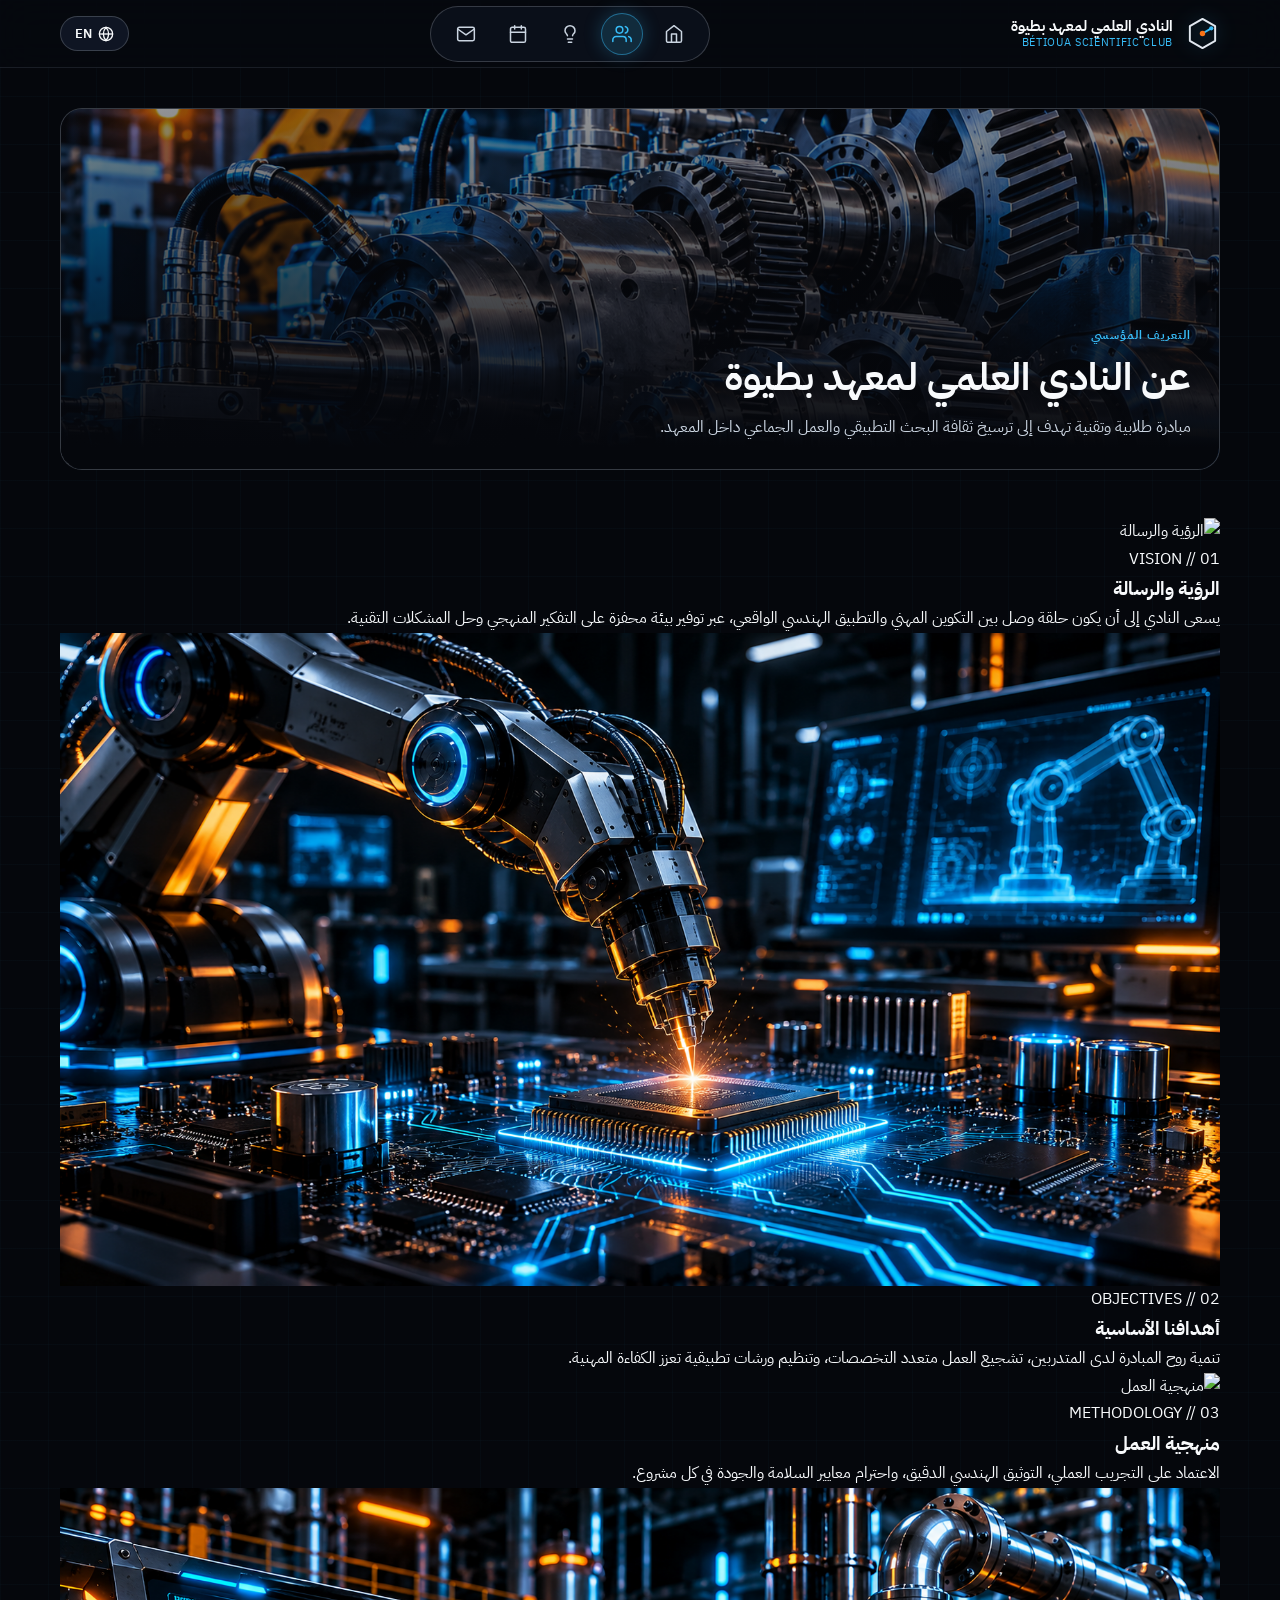
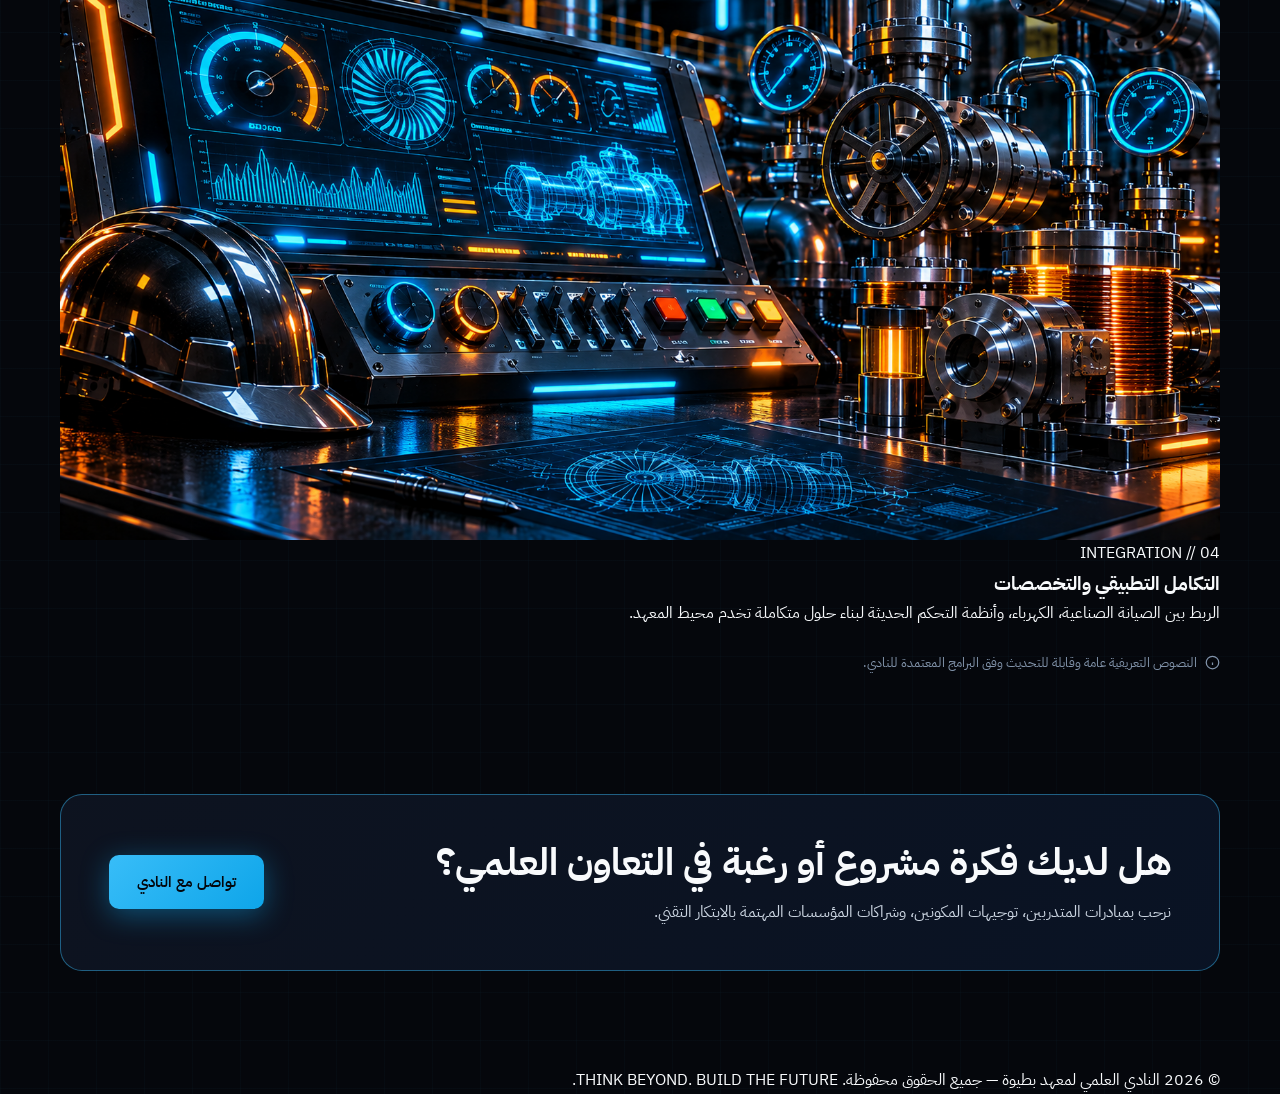
==== commit 85dc9b90: "Update about.html" ====
--- a/about.html
+++ b/about.html
@@ -1,30 +1,29 @@
-here<!DOCTYPE html>
+<!DOCTYPE html>
 <html lang="ar" dir="rtl">
 <head>
   <meta charset="UTF-8" />
   <meta name="viewport" content="width=device-width, initial-scale=1.0" />
   <meta name="theme-color" content="#05070c" />
   <title data-i18n="titleAbout">من نحن | النادي العلمي لمعهد بطيوة</title>
-  <meta name="description" content="تعرّف على النادي العلمي لمعهد التكوين المهني ببطيوة: رسالته ورؤيته وقيمه." data-i18n-content="descAbout" />
-
-  <meta property="og:type" content="website" />
-  <meta property="og:site_name" content="BÉTIOUA SCIENTIFIC CLUB" />
-  <meta property="og:title" content="من نحن | النادي العلمي لمعهد بطيوة" data-i18n-content="titleAbout" />
-  <meta property="og:description" content="تعرّف على النادي العلمي لمعهد التكوين المهني ببطيوة: رسالته ورؤيته وقيمه." data-i18n-content="descAbout" />
-  <meta property="og:image" content="https://betioua-scientific-club.vercel.app/file_000000001e008243a422471eb02cacec.png" />
-  <meta property="og:url" content="https://betioua-scientific-club.vercel.app/about.html" />
-
+  <meta name="description" content="تعرّف على النادي العلمي لمعهد التكوين المهني ببطيوة: رسالته ورؤيته وقيمه." />
   <link rel="preconnect" href="https://fonts.googleapis.com" />
   <link rel="preconnect" href="https://fonts.gstatic.com" crossorigin />
   <link rel="stylesheet" href="https://fonts.googleapis.com/css2?family=IBM+Plex+Sans+Arabic:wght@400;500;600;700&family=Inter:wght@400;500;600;700&family=Space+Grotesk:wght@500;600;700&display=swap" />
   <link rel="stylesheet" href="style.css" />
-  <script>document.documentElement.classList.add('js');try{if(localStorage.getItem('bsc-lang')==='en'){document.documentElement.lang='en';document.documentElement.dir='ltr';}}catch(e){}</script>
+  <script>document.documentElement.classList.add('js');</script>
 </head>
 <body data-page="about">
+
+  <!-- TOP HEADER -->
   <header class="top-header">
     <div class="container header-inner">
       <a href="index.html" class="brand" aria-label="BÉTIOUA SCIENTIFIC CLUB">
-        <svg class="brand-mark" viewBox="0 0 36 36" fill="none" xmlns="http://www.w3.org/2000/svg" aria-hidden="true"><path d="M18 3L31 10.5V25.5L18 33L5 25.5V10.5L18 3Z" stroke="#E2E8F0" stroke-width="2" stroke-linejoin="round"/><path d="M18 18L26.5 13" stroke="#38BDF8" stroke-width="2" stroke-linecap="round"/><circle cx="27" cy="12.7" r="2.2" fill="#38BDF8"/><circle cx="18" cy="18" r="2.8" fill="#F97316"/></svg>
+        <svg class="brand-mark" viewBox="0 0 36 36" fill="none" xmlns="http://www.w3.org/2000/svg" aria-hidden="true">
+          <path d="M18 3L31 10.5V25.5L18 33L5 25.5V10.5L18 3Z" stroke="#E2E8F0" stroke-width="2" stroke-linejoin="round"/>
+          <path d="M18 18L26.5 13" stroke="#38BDF8" stroke-width="2" stroke-linecap="round"/>
+          <circle cx="27" cy="12.7" r="2.2" fill="#38BDF8"/>
+          <circle cx="18" cy="18" r="2.8" fill="#F97316"/>
+        </svg>
         <div class="brand-text">
           <span class="brand-title" data-i18n="brandTitle">النادي العلمي لمعهد بطيوة</span>
           <span class="brand-sub" data-i18n="brandSub">BÉTIOUA SCIENTIFIC CLUB</span>
@@ -32,92 +31,126 @@
       </a>
 
       <nav class="desktop-nav" aria-label="Main navigation">
-        <a href="index.html" class="nav-icon-link">
-          <svg viewBox="0 0 24 24" fill="none" stroke="currentColor" stroke-linecap="round" stroke-linejoin="round" aria-hidden="true"><path d="M3 9l9-7 9 7v11a2 2 0 0 1-2 2H5a2 2 0 0 1-2-2z"/><polyline points="9 22 9 12 15 12 15 22"/></svg>
+        <a href="index.html" class="nav-icon-link" data-nav="index.html">
+          <svg viewBox="0 0 24 24" fill="none" stroke="currentColor" stroke-linecap="round" stroke-linejoin="round"><path d="M3 9l9-7 9 7v11a2 2 0 0 1-2 2H5a2 2 0 0 1-2-2z"/><polyline points="9 22 9 12 15 12 15 22"/></svg>
           <span class="nav-tooltip" data-i18n="navHome">الرئيسية</span>
         </a>
-        <a href="about.html" class="nav-icon-link active" aria-current="page">
-          <svg viewBox="0 0 24 24" fill="none" stroke="currentColor" stroke-linecap="round" stroke-linejoin="round" aria-hidden="true"><path d="M17 21v-2a4 4 0 0 0-4-4H5a4 4 0 0 0-4 4v2"/><circle cx="9" cy="7" r="4"/><path d="M23 21v-2a4 4 0 0 0-3-3.87"/><path d="M16 3.13a4 4 0 0 1 0 7.75"/></svg>
+        <a href="about.html" class="nav-icon-link active" data-nav="about.html" aria-current="page">
+          <svg viewBox="0 0 24 24" fill="none" stroke="currentColor" stroke-linecap="round" stroke-linejoin="round"><path d="M17 21v-2a4 4 0 0 0-4-4H5a4 4 0 0 0-4 4v2"/><circle cx="9" cy="7" r="4"/><path d="M23 21v-2a4 4 0 0 0-3-3.87"/><path d="M16 3.13a4 4 0 0 1 0 7.75"/></svg>
           <span class="nav-tooltip" data-i18n="navAbout">من نحن</span>
         </a>
-        <a href="innovators.html" class="nav-icon-link">
-          <svg viewBox="0 0 24 24" fill="none" stroke="currentColor" stroke-linecap="round" stroke-linejoin="round" aria-hidden="true"><path d="M9 18h6"/><path d="M10 22h4"/><path d="M15.09 14c.18-.98.65-1.74 1.41-2.5A4.65 4.65 0 0 0 18 8 6 6 0 0 0 6 8c0 1 .23 2.23 1.5 3.5A4.61 4.61 0 0 1 8.91 14"/></svg>
+        <a href="innovators.html" class="nav-icon-link" data-nav="innovators.html">
+          <svg viewBox="0 0 24 24" fill="none" stroke="currentColor" stroke-linecap="round" stroke-linejoin="round"><path d="M9 18h6"/><path d="M10 22h4"/><path d="M15.09 14c.18-.98.65-1.74 1.41-2.5A4.65 4.65 0 0 0 18 8 6 6 0 0 0 6 8c0 1 .23 2.23 1.5 3.5A4.61 4.61 0 0 1 8.91 14"/></svg>
           <span class="nav-tooltip" data-i18n="navInnovators">المبتكرون</span>
         </a>
-        <a href="activities.html" class="nav-icon-link">
-          <svg viewBox="0 0 24 24" fill="none" stroke="currentColor" stroke-linecap="round" stroke-linejoin="round" aria-hidden="true"><rect x="3" y="4" width="18" height="18" rx="2" ry="2"/><line x1="16" y1="2" x2="16" y2="6"/><line x1="8" y1="2" x2="8" y2="6"/><line x1="3" y1="10" x2="21" y2="10"/></svg>
+        <a href="activities.html" class="nav-icon-link" data-nav="activities.html">
+          <svg viewBox="0 0 24 24" fill="none" stroke="currentColor" stroke-linecap="round" stroke-linejoin="round"><rect x="3" y="4" width="18" height="18" rx="2" ry="2"/><line x1="16" y1="2" x2="16" y2="6"/><line x1="8" y1="2" x2="8" y2="6"/><line x1="3" y1="10" x2="21" y2="10"/></svg>
           <span class="nav-tooltip" data-i18n="navActivities">النشاطات</span>
         </a>
-        <a href="contact.html" class="nav-icon-link">
-          <svg viewBox="0 0 24 24" fill="none" stroke="currentColor" stroke-linecap="round" stroke-linejoin="round" aria-hidden="true"><path d="M4 4h16c1.1 0 2 .9 2 2v12c0 1.1-.9 2-2 2H4c-1.1 0-2-.9-2-2V6c0-1.1.9-2 2-2z"/><polyline points="22,6 12,13 2,6"/></svg>
+        <a href="contact.html" class="nav-icon-link" data-nav="contact.html">
+          <svg viewBox="0 0 24 24" fill="none" stroke="currentColor" stroke-linecap="round" stroke-linejoin="round"><path d="M4 4h16c1.1 0 2 .9 2 2v12c0 1.1-.9 2-2 2H4c-1.1 0-2-.9-2-2V6c0-1.1.9-2 2-2z"/><polyline points="22,6 12,13 2,6"/></svg>
           <span class="nav-tooltip" data-i18n="navContact">تواصل معنا</span>
         </a>
       </nav>
 
-      <button id="langToggleBtn" class="lang-btn" type="button" aria-label="Switch to English">
-        <svg width="16" height="16" viewBox="0 0 24 24" fill="none" stroke="currentColor" stroke-width="2" aria-hidden="true"><circle cx="12" cy="12" r="10"/><line x1="2" y1="12" x2="22" y2="12"/><path d="M12 2a15.3 15.3 0 0 1 4 10 15.3 15.3 0 0 1-4 10 15.3 15.3 0 0 1-4-10 15.3 15.3 0 0 1 4-10z"/></svg>
+      <button id="langToggleBtn" class="lang-btn" type="button" aria-label="Switch Language">
+        <svg width="16" height="16" viewBox="0 0 24 24" fill="none" stroke="currentColor" stroke-width="2"><circle cx="12" cy="12" r="10"/><line x1="2" y1="12" x2="22" y2="12"/><path d="M12 2a15.3 15.3 0 0 1 4 10 15.3 15.3 0 0 1-4 10 15.3 15.3 0 0 1-4-10 15.3 15.3 0 0 1 4-10z"/></svg>
         <span data-i18n="langToggle">EN</span>
       </button>
     </div>
   </header>
 
   <main>
+    <!-- TOP INSTITUTIONAL BANNER -->
     <section class="section page-top">
       <div class="container">
         <div class="page-banner">
-          <img class="page-banner-img" src="file_0000000076088243ad6fe092f9a4b17d.png" alt="تروس وأنظمة هيدروليكية صناعية" data-i18n-alt="altAbout" onerror="this.style.display='none'" />
+          <img class="page-banner-img" src="file_0000000076088243ad6fe092f9a4b17d.png" alt="تروس وأنظمة هيدروليكية صناعية" onerror="this.style.display='none'" />
           <div class="page-banner-overlay">
-            <span class="section-kicker" data-i18n="aboutKicker">من نحن</span>
+            <span class="section-kicker" data-i18n="aboutKicker">التعريف المؤسسي</span>
             <h1 class="section-title" data-i18n="aboutTitle">نادٍ علمي يربط المعرفة بالتطبيق</h1>
-            <p class="section-subtitle" data-i18n="aboutLead">النادي العلمي لمعهد التكوين المهني ببطيوة فضاء مؤسسي مفتوح للمتدربين والمكونين للتجريب وتبادل الخبرات وتحويل الأفكار إلى نماذج تطبيقية.</p>
+            <p class="section-subtitle" data-i18n="aboutSubtitle">النادي العلمي لمعهد التكوين المهني ببطيوة فضاء مؤسسي مفتوح للمتدربين والمكونين للتجريب وتبادل الخبرات وتحويل الأفكار إلى نماذج تطبيقية.</p>
           </div>
         </div>
-        <p class="visual-caption" data-i18n="aboutCaption">صورة توضيحية</p>
       </div>
     </section>
 
+    <!-- 4 VISUAL PILLAR CARDS WITH TEXT OVERLAY -->
     <section class="section reveal" style="padding-top: 24px;">
       <div class="container">
-        <div class="cards-grid-3">
-          <article class="tech-card">
-            <div>
-              <div class="card-top">
-                <div class="card-icon-box"><svg viewBox="0 0 24 24" fill="none" stroke="currentColor" stroke-width="1.8" stroke-linecap="round" stroke-linejoin="round" aria-hidden="true"><circle cx="12" cy="12" r="10"/><polygon points="16.24 7.76 14.12 14.12 7.76 16.24 9.88 9.88 16.24 7.76"/></svg></div>
-                <span class="card-num">01</span>
-              </div>
-              <h3 data-i18n="aboutMissionTitle">رسالتنا</h3>
-              <p data-i18n="aboutMissionDesc">ترسيخ الثقافة العلمية والتقنية لدى المتدربين، وتشجيع روح المبادرة والتجريب العملي.</p>
-            </div>
-          </article>
-          <article class="tech-card">
-            <div>
-              <div class="card-top">
-                <div class="card-icon-box"><svg viewBox="0 0 24 24" fill="none" stroke="currentColor" stroke-width="1.8" stroke-linecap="round" stroke-linejoin="round" aria-hidden="true"><polygon points="12 2 15.09 8.26 22 9.27 17 14.14 18.18 21.02 12 17.77 5.82 21.02 7 14.14 2 9.27 8.91 8.26 12 2"/></svg></div>
-                <span class="card-num">02</span>
-              </div>
-              <h3 data-i18n="aboutVisionTitle">رؤيتنا</h3>
-              <p data-i18n="aboutVisionDesc">أن يكون النادي مرجعاً داخل المعهد في الابتكار التقني وتطوير النماذج الأولية.</p>
-            </div>
-          </article>
-          <article class="tech-card">
-            <div>
-              <div class="card-top">
-                <div class="card-icon-box"><svg viewBox="0 0 24 24" fill="none" stroke="currentColor" stroke-width="1.8" stroke-linecap="round" stroke-linejoin="round" aria-hidden="true"><path d="M17 21v-2a4 4 0 0 0-4-4H5a4 4 0 0 0-4 4v2"/><circle cx="9" cy="7" r="4"/><path d="M23 21v-2a4 4 0 0 0-3-3.87"/><path d="M16 3.13a4 4 0 0 1 0 7.75"/></svg></div>
-                <span class="card-num">03</span>
-              </div>
-              <h3 data-i18n="aboutValuesTitle">قيمنا</h3>
-              <p data-i18n="aboutValuesDesc">الانضباط الهندسي، الفضول العلمي، العمل الجماعي، وتوثيق المعرفة ومشاركتها.</p>
-            </div>
-          </article>
-        </div>
+        <div class="about-visual-grid">
+
+          <!-- Visual Card 01: Vision & Mission -->
+          <article class="visual-pillar-card">
+            <img src="file_00000000dd0c82439a96a5e2974bc55c.png" alt="الرؤية والرسالة" loading="lazy" />
+            <div class="visual-pillar-overlay">
+              <div class="pillar-top-row">
+                <span class="pillar-tag">VISION // 01</span>
+                <span class="pillar-dot cyan"></span>
+              </div>
+              <div class="pillar-text-box">
+                <h3 data-i18n="aboutVisionTitle">الرؤية والرسالة</h3>
+                <p data-i18n="aboutVisionDesc">يسعى النادي إلى أن يكون حلقة وصل بين التكوين المهني والتطبيق الهندسي الواقعي، عبر توفير بيئة محفزة على التفكير المنهجي وحل المشكلات التقنية.</p>
+              </div>
+            </div>
+          </article>
+
+          <!-- Visual Card 02: Core Objectives -->
+          <article class="visual-pillar-card">
+            <img src="file_00000000c3d08246a7294247a084e197.png" alt="أهدافنا الأساسية" loading="lazy" />
+            <div class="visual-pillar-overlay">
+              <div class="pillar-top-row">
+                <span class="pillar-tag">OBJECTIVES // 02</span>
+                <span class="pillar-dot amber"></span>
+              </div>
+              <div class="pillar-text-box">
+                <h3 data-i18n="aboutMissionTitle">أهدافنا الأساسية</h3>
+                <p data-i18n="aboutMissionDesc">تنمية روح المبادرة لدى المتدربين، تشجيع العمل متعدد التخصصات، وتنظيم ورشات تطبيقية تعزز الكفاءة المهنية.</p>
+              </div>
+            </div>
+          </article>
+
+          <!-- Visual Card 03: Methodology & Precision -->
+          <article class="visual-pillar-card">
+            <img src="file_00000000e30c821187dbfd5ff5e9749d8f.png" alt="منهجية العمل" loading="lazy" />
+            <div class="visual-pillar-overlay">
+              <div class="pillar-top-row">
+                <span class="pillar-tag">METHODOLOGY // 03</span>
+                <span class="pillar-dot cyan"></span>
+              </div>
+              <div class="pillar-text-box">
+                <h3 data-i18n="aboutValuesTitle">منهجية العمل والاختبار</h3>
+                <p data-i18n="aboutValuesDesc">الاعتماد على التجريب العملي، التوثيق الهندسي الدقيق، واحترام معايير السلامة والجودة في كل مشروع.</p>
+              </div>
+            </div>
+          </article>
+
+          <!-- Visual Card 04: Multidisciplinary Integration -->
+          <article class="visual-pillar-card">
+            <img src="file_00000000104882109b49fc5faa045bfb.png" alt="التكامل التطبيقي" loading="lazy" />
+            <div class="visual-pillar-overlay">
+              <div class="pillar-top-row">
+                <span class="pillar-tag">INTEGRATION // 04</span>
+                <span class="pillar-dot amber"></span>
+              </div>
+              <div class="pillar-text-box">
+                <h3 data-i18n="aboutIntegrationTitle">التكامل التطبيقي والتخصصات</h3>
+                <p data-i18n="aboutIntegrationDesc">الربط بين الصيانة الصناعية، الكهرباء، وأنظمة التحكم الحديثة لبناء حلول متكاملة تخدم محيط المعهد.</p>
+              </div>
+            </div>
+          </article>
+
+        </div>
+
         <p class="disclaimer-note">
-          <svg width="15" height="15" viewBox="0 0 24 24" fill="none" stroke="currentColor" stroke-width="2" aria-hidden="true"><circle cx="12" cy="12" r="10"/><line x1="12" y1="16" x2="12" y2="12"/><line x1="12" y1="8" x2="12.01" y2="8"/></svg>
+          <svg width="15" height="15" viewBox="0 0 24 24" fill="none" stroke="currentColor" stroke-width="2"><circle cx="12" cy="12" r="10"/><line x1="12" y1="16" x2="12" y2="12"/><line x1="12" y1="8" x2="12.01" y2="8"/></svg>
           <span data-i18n="aboutDisclaimer">النصوص التعريفية عامة وقابلة للتحديث وفق البرامج المعتمدة للنادي.</span>
         </p>
       </div>
     </section>
 
-    <section class="section reveal">
+    <!-- CALL TO ACTION -->
+    <section class="section reveal" style="padding-top: 24px;">
       <div class="container">
         <div class="cta-box">
           <div>
@@ -130,63 +163,34 @@
     </section>
   </main>
 
-  <footer class="site-footer">
-    <div class="container">
-      <div class="footer-grid">
-        <div>
-          <div class="brand" style="margin-bottom: 14px;">
-            <svg class="brand-mark" viewBox="0 0 36 36" fill="none" xmlns="http://www.w3.org/2000/svg" aria-hidden="true"><path d="M18 3L31 10.5V25.5L18 33L5 25.5V10.5L18 3Z" stroke="#E2E8F0" stroke-width="2" stroke-linejoin="round"/><path d="M18 18L26.5 13" stroke="#38BDF8" stroke-width="2" stroke-linecap="round"/><circle cx="27" cy="12.7" r="2.2" fill="#38BDF8"/><circle cx="18" cy="18" r="2.8" fill="#F97316"/></svg>
-            <div class="brand-text">
-              <span class="brand-title" data-i18n="brandTitle">النادي العلمي لمعهد بطيوة</span>
-              <span class="brand-sub" data-i18n="brandSub">BÉTIOUA SCIENTIFIC CLUB</span>
-            </div>
-          </div>
-          <p class="section-subtitle" style="font-size: 0.88rem;" data-i18n="footerDesc">فضاء مؤسسي للابتكار العلمي، التجريب الهندسي، وتطوير المهارات التقنية.</p>
-        </div>
-
-        <div>
-          <h4 class="footer-heading" data-i18n="footerLinksTitle">أقسام الموقع</h4>
-          <ul class="footer-links">
-            <li><a href="index.html" data-i18n="navHome">الرئيسية</a></li>
-            <li><a href="about.html" data-i18n="navAbout">من نحن</a></li>
-            <li><a href="innovators.html" data-i18n="navInnovators">المبتكرون</a></li>
-            <li><a href="activities.html" data-i18n="navActivities">النشاطات</a></li>
-            <li><a href="contact.html" data-i18n="navContact">تواصل معنا</a></li>
-          </ul>
-        </div>
-
-        <div>
-          <h4 class="footer-heading" data-i18n="footerLocationTitle">الموقع المؤسسي</h4>
-          <p class="section-subtitle" style="font-size: 0.88rem;" data-i18n="footerLocationText">معهد التكوين المهني — بطيوة، ولاية وهران، الجزائر.</p>
-        </div>
-      </div>
-
-      <div class="footer-bottom">
-        <span data-i18n="footerCopyright">© 2026 النادي العلمي لمعهد بطيوة — جميع الحقوق محفوظة.</span>
-        <span>THINK BEYOND. BUILD THE FUTURE.</span>
-      </div>
+  <!-- SLIM INNER PAGE FOOTER (NO REPEATED FULL DIRECTORY) -->
+  <footer class="slim-footer">
+    <div class="container slim-footer-inner">
+      <span data-i18n="footerCopyright">© 2026 النادي العلمي لمعهد بطيوة — جميع الحقوق محفوظة.</span>
+      <span class="slim-motto">THINK BEYOND. BUILD THE FUTURE.</span>
     </div>
   </footer>
 
+  <!-- MOBILE DOCK -->
   <nav class="mobile-dock" aria-label="Mobile navigation">
-    <a href="index.html" class="dock-item">
-      <svg viewBox="0 0 24 24" fill="none" stroke="currentColor" stroke-linecap="round" stroke-linejoin="round" aria-hidden="true"><path d="M3 9l9-7 9 7v11a2 2 0 0 1-2 2H5a2 2 0 0 1-2-2z"/><polyline points="9 22 9 12 15 12 15 22"/></svg>
+    <a href="index.html" class="dock-item" data-nav="index.html">
+      <svg viewBox="0 0 24 24" fill="none" stroke="currentColor" stroke-linecap="round" stroke-linejoin="round"><path d="M3 9l9-7 9 7v11a2 2 0 0 1-2 2H5a2 2 0 0 1-2-2z"/><polyline points="9 22 9 12 15 12 15 22"/></svg>
       <span data-i18n="navHome">الرئيسية</span>
     </a>
-    <a href="about.html" class="dock-item active" aria-current="page">
-      <svg viewBox="0 0 24 24" fill="none" stroke="currentColor" stroke-linecap="round" stroke-linejoin="round" aria-hidden="true"><path d="M17 21v-2a4 4 0 0 0-4-4H5a4 4 0 0 0-4 4v2"/><circle cx="9" cy="7" r="4"/><path d="M23 21v-2a4 4 0 0 0-3-3.87"/><path d="M16 3.13a4 4 0 0 1 0 7.75"/></svg>
+    <a href="about.html" class="dock-item active" data-nav="about.html" aria-current="page">
+      <svg viewBox="0 0 24 24" fill="none" stroke="currentColor" stroke-linecap="round" stroke-linejoin="round"><path d="M17 21v-2a4 4 0 0 0-4-4H5a4 4 0 0 0-4 4v2"/><circle cx="9" cy="7" r="4"/><path d="M23 21v-2a4 4 0 0 0-3-3.87"/><path d="M16 3.13a4 4 0 0 1 0 7.75"/></svg>
       <span data-i18n="navAbout">من نحن</span>
     </a>
-    <a href="innovators.html" class="dock-item">
-      <svg viewBox="0 0 24 24" fill="none" stroke="currentColor" stroke-linecap="round" stroke-linejoin="round" aria-hidden="true"><path d="M9 18h6"/><path d="M10 22h4"/><path d="M15.09 14c.18-.98.65-1.74 1.41-2.5A4.65 4.65 0 0 0 18 8 6 6 0 0 0 6 8c0 1 .23 2.23 1.5 3.5A4.61 4.61 0 0 1 8.91 14"/></svg>
+    <a href="innovators.html" class="dock-item" data-nav="innovators.html">
+      <svg viewBox="0 0 24 24" fill="none" stroke="currentColor" stroke-linecap="round" stroke-linejoin="round"><path d="M9 18h6"/><path d="M10 22h4"/><path d="M15.09 14c.18-.98.65-1.74 1.41-2.5A4.65 4.65 0 0 0 18 8 6 6 0 0 0 6 8c0 1 .23 2.23 1.5 3.5A4.61 4.61 0 0 1 8.91 14"/></svg>
       <span data-i18n="navInnovators">المبتكرون</span>
     </a>
-    <a href="activities.html" class="dock-item">
-      <svg viewBox="0 0 24 24" fill="none" stroke="currentColor" stroke-linecap="round" stroke-linejoin="round" aria-hidden="true"><rect x="3" y="4" width="18" height="18" rx="2" ry="2"/><line x1="16" y1="2" x2="16" y2="6"/><line x1="8" y1="2" x2="8" y2="6"/><line x1="3" y1="10" x2="21" y2="10"/></svg>
+    <a href="activities.html" class="dock-item" data-nav="activities.html">
+      <svg viewBox="0 0 24 24" fill="none" stroke="currentColor" stroke-linecap="round" stroke-linejoin="round"><rect x="3" y="4" width="18" height="18" rx="2" ry="2"/><line x1="16" y1="2" x2="16" y2="6"/><line x1="8" y1="2" x2="8" y2="6"/><line x1="3" y1="10" x2="21" y2="10"/></svg>
       <span data-i18n="navActivities">النشاطات</span>
     </a>
-    <a href="contact.html" class="dock-item">
-      <svg viewBox="0 0 24 24" fill="none" stroke="currentColor" stroke-linecap="round" stroke-linejoin="round" aria-hidden="true"><path d="M4 4h16c1.1 0 2 .9 2 2v12c0 1.1-.9 2-2 2H4c-1.1 0-2-.9-2-2V6c0-1.1.9-2 2-2z"/><polyline points="22,6 12,13 2,6"/></svg>
+    <a href="contact.html" class="dock-item" data-nav="contact.html">
+      <svg viewBox="0 0 24 24" fill="none" stroke="currentColor" stroke-linecap="round" stroke-linejoin="round"><path d="M4 4h16c1.1 0 2 .9 2 2v12c0 1.1-.9 2-2 2H4c-1.1 0-2-.9-2-2V6c0-1.1.9-2 2-2z"/><polyline points="22,6 12,13 2,6"/></svg>
       <span data-i18n="navContact">تواصل معنا</span>
     </a>
   </nav>
--- a/style.css
+++ b/style.css
@@ -1,5 +1,5 @@
 /* ==========================================================================
-   BÉTIOUA SCIENTIFIC CLUB — CINEMATIC HUD DESIGN SYSTEM (V4)
+   BÉTIOUA SCIENTIFIC CLUB — CINEMATIC HUD DESIGN SYSTEM (V4.2)
    Fonts are loaded via <link> in each page <head> (no @import here).
    ========================================================================== */
 
@@ -87,7 +87,6 @@
   z-index: 2;
 }
 
-/* Arrow icons: drawn pointing left (RTL). Flipped automatically in LTR. */
 .arrow-icon { flex-shrink: 0; }
 html[dir="ltr"] .arrow-icon { transform: scaleX(-1); }
 
@@ -246,7 +245,7 @@
 }
 
 /* ==========================================================================
-   FULL-BLEED CINEMATIC HERO
+   FULL-BLEED CINEMATIC HERO + TELEMETRY CANVAS
    ========================================================================== */
 main { flex: 1; }
 
@@ -256,7 +255,7 @@
   min-height: 82svh;
   display: flex;
   align-items: center;
-  padding: 72px 0 88px;
+  padding: 84px 0 88px;
   overflow: hidden;
   border-bottom: 1px solid rgba(56, 189, 248, 0.16);
 }
@@ -268,8 +267,18 @@
   height: 100%;
   object-fit: cover;
   object-position: center center;
-  filter: brightness(0.9) contrast(1.06);
+  filter: brightness(0.95) contrast(1.06);
   transform: scale(1.02);
+}
+
+.hero-telemetry-canvas {
+  position: absolute;
+  inset: 0;
+  width: 100%;
+  height: 100%;
+  z-index: 1;
+  pointer-events: none;
+  opacity: 0.72;
 }
 
 .hero-bg-overlay {
@@ -277,14 +286,56 @@
   inset: 0;
   z-index: 1;
   background:
-    linear-gradient(to top, var(--bg-primary) 3%, rgba(5, 7, 12, 0.3) 48%, rgba(5, 7, 12, 0.66) 100%),
-    radial-gradient(circle at 78% 50%, rgba(5, 7, 12, 0.12) 0%, rgba(5, 7, 12, 0.8) 90%);
+    linear-gradient(to top, var(--bg-primary) 2%, rgba(5, 7, 12, 0.24) 50%, rgba(5, 7, 12, 0.58) 100%),
+    radial-gradient(circle at 75% 45%, rgba(5, 7, 12, 0.06) 0%, rgba(5, 7, 12, 0.74) 90%);
 }
 
 html[dir="ltr"] .hero-bg-overlay {
   background:
-    linear-gradient(to top, var(--bg-primary) 3%, rgba(5, 7, 12, 0.3) 48%, rgba(5, 7, 12, 0.66) 100%),
-    radial-gradient(circle at 22% 50%, rgba(5, 7, 12, 0.12) 0%, rgba(5, 7, 12, 0.8) 90%);
+    linear-gradient(to top, var(--bg-primary) 2%, rgba(5, 7, 12, 0.24) 50%, rgba(5, 7, 12, 0.58) 100%),
+    radial-gradient(circle at 25% 45%, rgba(5, 7, 12, 0.06) 0%, rgba(5, 7, 12, 0.74) 90%);
+}
+
+/* Corner Engineering Coordinates HUD */
+.hero-hud-meta {
+  position: absolute;
+  top: 16px;
+  left: 20px;
+  right: 20px;
+  z-index: 3;
+  display: flex;
+  align-items: center;
+  justify-content: space-between;
+  font-family: 'Space Grotesk', monospace;
+  font-size: 0.68rem;
+  letter-spacing: 0.12em;
+  color: rgba(148, 163, 184, 0.78);
+  pointer-events: none;
+}
+
+.hud-live-pill {
+  display: inline-flex;
+  align-items: center;
+  gap: 6px;
+  padding: 3px 10px;
+  border-radius: 999px;
+  background: rgba(8, 13, 24, 0.75);
+  border: 1px solid rgba(56, 189, 248, 0.28);
+  color: var(--accent-cyan);
+}
+
+.pulse-dot {
+  width: 6px;
+  height: 6px;
+  border-radius: 50%;
+  background: #22c55e;
+  box-shadow: 0 0 8px #22c55e;
+  animation: pulseGlow 2s infinite ease-in-out;
+}
+
+@keyframes pulseGlow {
+  0%, 100% { opacity: 1; transform: scale(1); }
+  50% { opacity: 0.45; transform: scale(0.82); }
 }
 
 .hero-content-box { max-width: 660px; }
@@ -295,7 +346,7 @@
   gap: 9px;
   padding: 7px 16px;
   border-radius: 999px;
-  background: rgba(8, 13, 24, 0.8);
+  background: rgba(8, 13, 24, 0.82);
   backdrop-filter: blur(10px);
   -webkit-backdrop-filter: blur(10px);
   border: 1px solid rgba(56, 189, 248, 0.38);
@@ -319,7 +370,7 @@
   font-weight: 700;
   line-height: 1.16;
   margin-bottom: 20px;
-  text-shadow: 0 6px 28px rgba(0, 0, 0, 0.75);
+  text-shadow: 0 6px 28px rgba(0, 0, 0, 0.85);
 }
 
 .hero-title .highlight {
@@ -333,10 +384,10 @@
 
 .hero-desc {
   font-size: 1.06rem;
-  color: #e2e8f0;
+  color: #f1f5f9;
   max-width: 600px;
   margin-bottom: 34px;
-  text-shadow: 0 2px 14px rgba(0, 0, 0, 0.85);
+  text-shadow: 0 2px 16px rgba(0, 0, 0, 0.92);
 }
 
 .hero-actions { display: flex; flex-wrap: wrap; gap: 14px; }
@@ -362,14 +413,92 @@
 .btn-primary:hover { transform: translateY(-2px); box-shadow: 0 10px 34px rgba(56, 189, 248, 0.58); }
 
 .btn-secondary {
-  background: rgba(10, 15, 26, 0.8);
+  background: rgba(10, 15, 26, 0.82);
   backdrop-filter: blur(10px);
   -webkit-backdrop-filter: blur(10px);
   color: var(--text-primary);
-  border: 1px solid rgba(255, 255, 255, 0.22);
+  border: 1px solid rgba(255, 255, 255, 0.24);
 }
 
 .btn-secondary:hover { border-color: var(--accent-cyan); background: rgba(15, 23, 42, 0.92); }
+
+/* ==========================================================================
+   ENGINEERING TELEMETRY TICKER
+   ========================================================================== */
+.telemetry-ticker {
+  background: rgba(8, 12, 20, 0.95);
+  border-bottom: 1px solid rgba(56, 189, 248, 0.16);
+  padding: 11px 0;
+  overflow: hidden;
+  white-space: nowrap;
+  direction: ltr;
+}
+
+.ticker-track {
+  display: inline-flex;
+  align-items: center;
+  gap: 24px;
+  font-family: 'Space Grotesk', 'IBM Plex Sans Arabic', monospace;
+  font-size: 0.76rem;
+  font-weight: 600;
+  letter-spacing: 0.08em;
+  color: var(--text-secondary);
+  animation: tickerScroll 28s linear infinite;
+}
+
+.ticker-track .sep {
+  color: var(--accent-amber);
+  font-size: 0.65rem;
+}
+
+@keyframes tickerScroll {
+  0% { transform: translateX(0); }
+  100% { transform: translateX(-50%); }
+}
+
+/* ==========================================================================
+   INSTITUTIONAL METRICS STRIP
+   ========================================================================== */
+.metrics-strip {
+  padding: 34px 0 10px;
+}
+
+.metrics-grid {
+  display: grid;
+  grid-template-columns: repeat(2, 1fr);
+  gap: 14px;
+}
+
+@media (min-width: 768px) {
+  .metrics-grid {
+    grid-template-columns: repeat(4, 1fr);
+    gap: 18px;
+  }
+}
+
+.metric-box {
+  background: linear-gradient(180deg, rgba(14, 20, 33, 0.85) 0%, rgba(8, 12, 20, 0.92) 100%);
+  border: 1px solid var(--border-subtle);
+  border-top: 1px solid rgba(56, 189, 248, 0.3);
+  border-radius: var(--radius-md);
+  padding: 18px 16px;
+  display: flex;
+  flex-direction: column;
+  gap: 4px;
+}
+
+.metric-val {
+  font-family: 'Space Grotesk', monospace;
+  font-size: 1.45rem;
+  font-weight: 700;
+  color: var(--accent-cyan);
+  line-height: 1.2;
+}
+
+.metric-lbl {
+  font-size: 0.82rem;
+  color: var(--text-secondary);
+}
 
 /* ==========================================================================
    SECTIONS
@@ -393,10 +522,7 @@
 .section-subtitle { color: var(--text-secondary); font-size: 0.98rem; }
 
 /* ==========================================================================
-   CHAMFERED HUD CARDS
-   .hud-item  : unclipped wrapper that carries drop-shadow + hover lift
-   .hud-frame : chamfered neon border (clip-path)
-   .hud-inner : chamfered dark glass plate (clip-path)
+   CHAMFERED HUD CARDS + LASER SCANLINE
    ========================================================================== */
 .hud-grid-3 { display: grid; grid-template-columns: 1fr; gap: 26px; }
 @media (min-width: 768px) { .hud-grid-3 { grid-template-columns: repeat(3, 1fr); } }
@@ -442,6 +568,22 @@
   align-items: center;
   text-align: center;
   position: relative;
+  overflow: hidden;
+}
+
+.hud-scanline {
+  position: absolute;
+  left: 0;
+  right: 0;
+  top: -100%;
+  height: 55%;
+  background: linear-gradient(180deg, transparent 0%, rgba(56, 189, 248, 0.12) 85%, rgba(56, 189, 248, 0.35) 100%);
+  pointer-events: none;
+  transition: top 0.75s cubic-bezier(0.22, 1, 0.36, 1);
+}
+
+.hud-item:hover .hud-scanline {
+  top: 110%;
 }
 
 .hud-inner::before,
@@ -483,6 +625,66 @@
 }
 
 /* ==========================================================================
+   ENGINEERING WORKFLOW PIPELINE (4 CONNECTED STAGES)
+   ========================================================================== */
+.pipeline-grid {
+  display: grid;
+  grid-template-columns: 1fr;
+  gap: 18px;
+}
+
+@media (min-width: 768px) {
+  .pipeline-grid {
+    grid-template-columns: repeat(4, 1fr);
+    gap: 20px;
+  }
+}
+
+.pipeline-step {
+  position: relative;
+  background: linear-gradient(180deg, rgba(14, 20, 33, 0.9) 0%, rgba(8, 12, 20, 0.96) 100%);
+  border: 1px solid var(--border-subtle);
+  border-radius: var(--radius-md);
+  padding: 24px 20px;
+  transition: var(--transition-smooth);
+}
+
+.pipeline-step:hover {
+  border-color: var(--border-accent);
+  transform: translateY(-4px);
+}
+
+.step-badge {
+  display: inline-flex;
+  align-items: center;
+  justify-content: center;
+  width: 34px;
+  height: 34px;
+  border-radius: 8px;
+  background: rgba(249, 115, 22, 0.14);
+  border: 1px solid rgba(249, 115, 22, 0.45);
+  color: #fb923c;
+  font-family: 'Space Grotesk', monospace;
+  font-size: 0.85rem;
+  font-weight: 700;
+  margin-bottom: 16px;
+  box-shadow: 0 0 14px rgba(249, 115, 22, 0.2);
+}
+
+.pipeline-step h3 {
+  font-size: 1.05rem;
+  font-weight: 700;
+  color: var(--text-primary);
+  margin-bottom: 8px;
+}
+
+.pipeline-step p {
+  font-size: 0.88rem;
+  color: var(--text-secondary);
+  line-height: 1.6;
+}
+
+/* ==========================================================================
    STANDARD CARDS (inner pages + showcase)
    ========================================================================== */
 .cards-grid-3 { display: grid; grid-template-columns: 1fr; gap: 22px; }
@@ -654,13 +856,7 @@
 }
 
 /* ==========================================================================
-   REVEAL — content is hidden ONLY when JavaScript is running (.js class)
-   ========================================================================== */
-.js .reveal { opacity: 0; transform: translateY(14px); transition: opacity 0.6s ease, transform 0.6s ease; }
+   REVEAL — Always visible safely
+   ========================================================================== */
+.js .reveal { opacity: 1; transform: none; }
 .js .reveal.visible { opacity: 1; transform: none; }
-
-@media (prefers-reduced-motion: reduce) {
-  html { scroll-behavior: auto; }
-  *, *::before, *::after { transition-duration: 0.01ms !important; animation-duration: 0.01ms !important; }
-  .js .reveal { opacity: 1; transform: none; }
-}
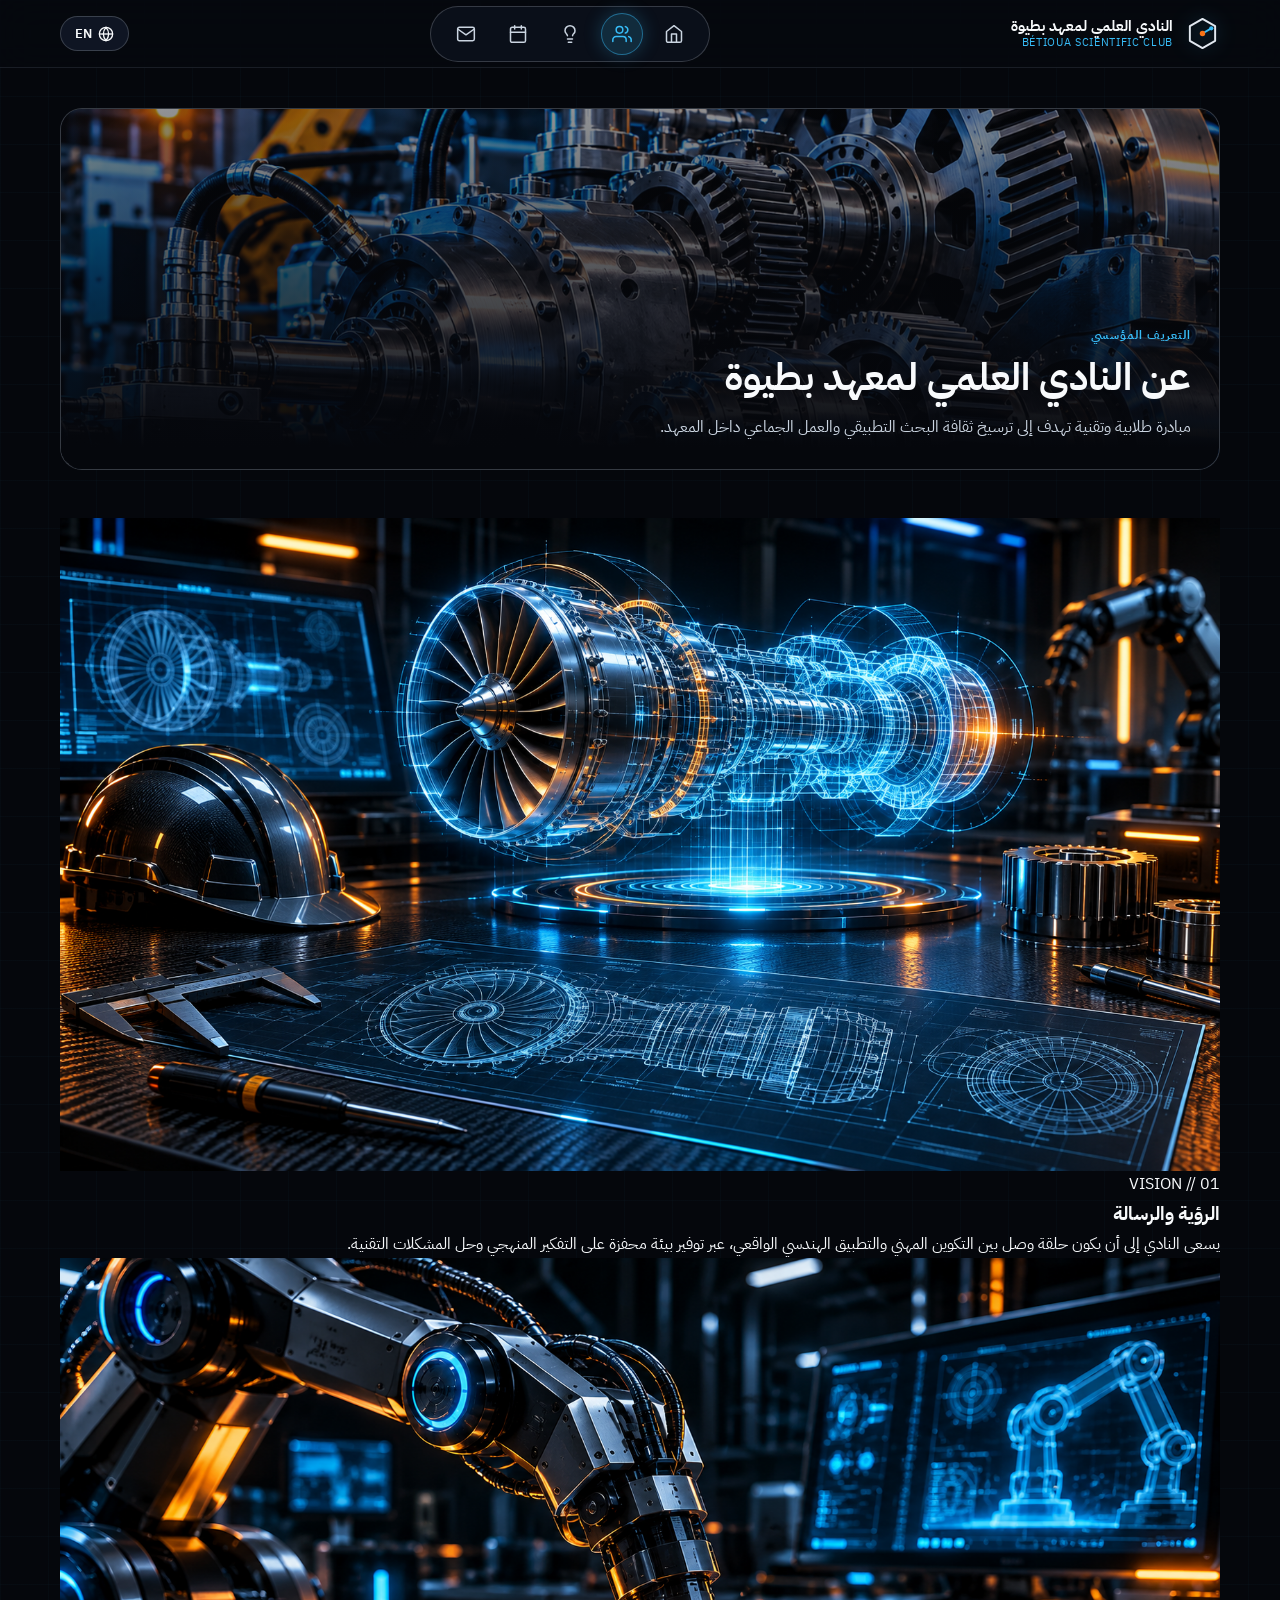
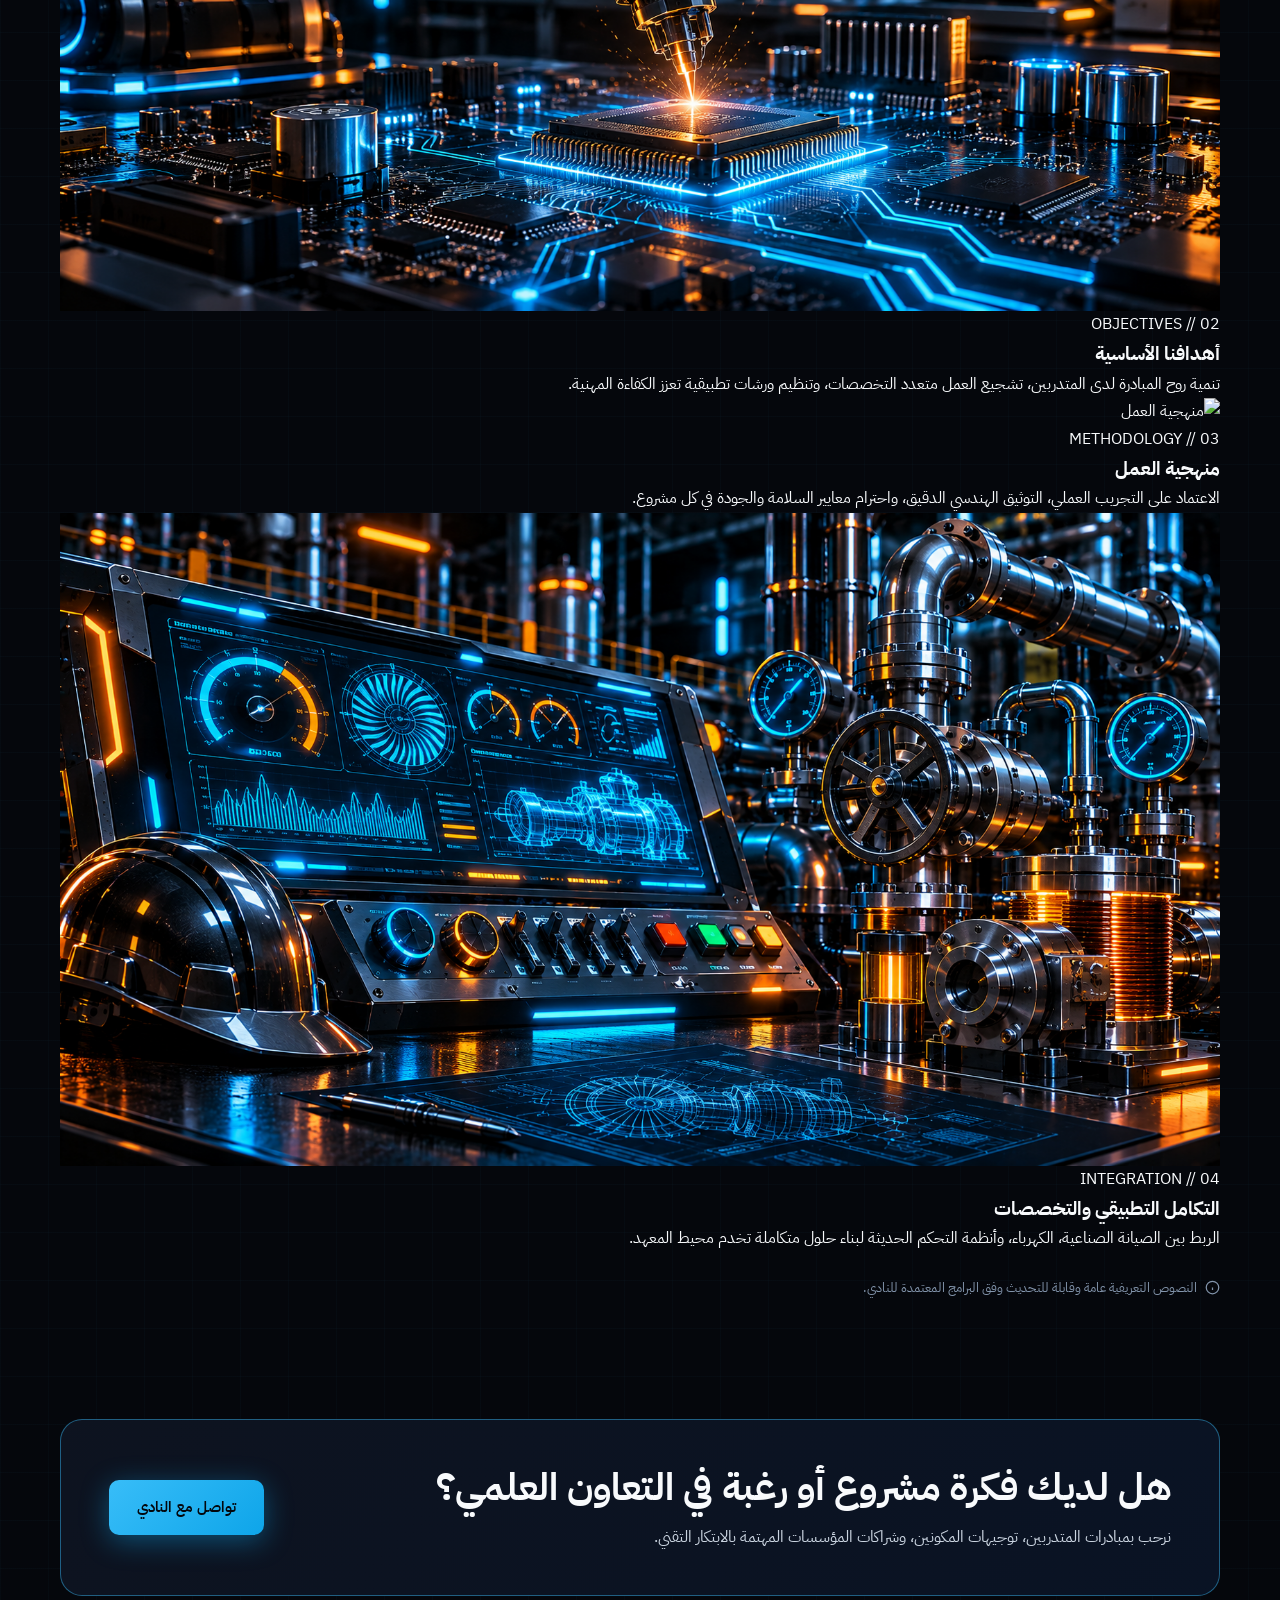
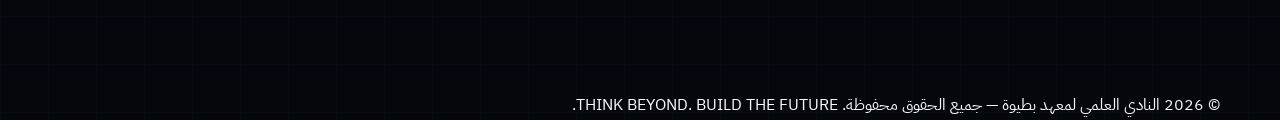
==== commit 022e75d3: "Update about.html" ====
--- a/about.html
+++ b/about.html
@@ -82,7 +82,7 @@
 
           <!-- Visual Card 01: Vision & Mission -->
           <article class="visual-pillar-card">
-            <img src="file_00000000dd0c82439a96a5e2974bc55c.png" alt="الرؤية والرسالة" loading="lazy" />
+            <img src="file_00000000dd0c82439a9fa5e2974bc55c.png" alt="الرؤية والرسالة" loading="lazy" />
             <div class="visual-pillar-overlay">
               <div class="pillar-top-row">
                 <span class="pillar-tag">VISION // 01</span>
@@ -112,7 +112,7 @@
 
           <!-- Visual Card 03: Methodology & Precision -->
           <article class="visual-pillar-card">
-            <img src="file_00000000e30c821187dbfd5ff5e9749d8f.png" alt="منهجية العمل" loading="lazy" />
+            <img src="file_00000000e30c821187d8b5ff5e9749d8f.png" alt="منهجية العمل" loading="lazy" />
             <div class="visual-pillar-overlay">
               <div class="pillar-top-row">
                 <span class="pillar-tag">METHODOLOGY // 03</span>
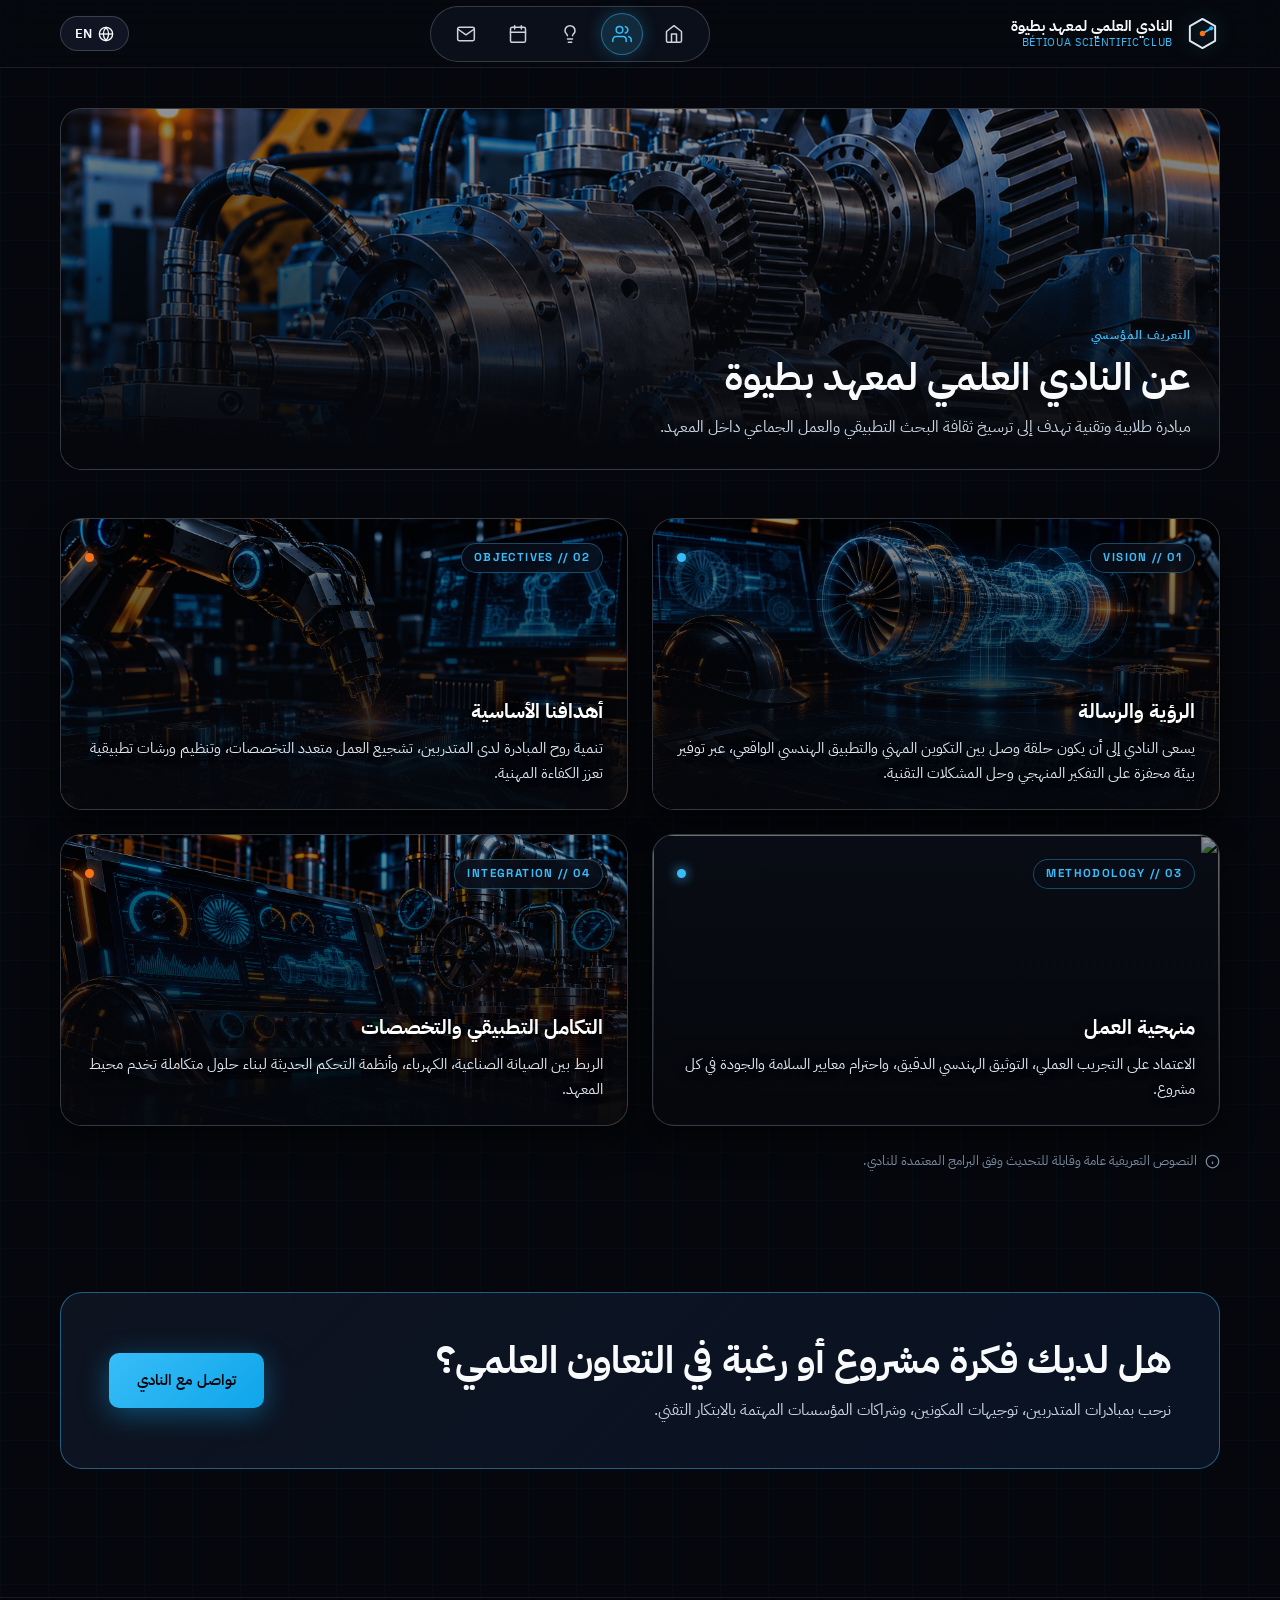
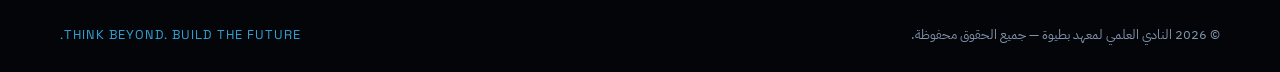
==== commit 648bfa21: "Update about.html" ====
--- a/about.html
+++ b/about.html
@@ -82,7 +82,7 @@
 
           <!-- Visual Card 01: Vision & Mission -->
           <article class="visual-pillar-card">
-            <img src="file_00000000dd0c82439a9fa5e2974bc55c.png" alt="الرؤية والرسالة" loading="lazy" />
+            <img src="file_00000000dd0c82439a9fa5e2974bc55c.png" alt="" onerror="this.onerror=null;this.src='file_000000001e008243a422471eb02cacec.png';" loading="lazy" />
             <div class="visual-pillar-overlay">
               <div class="pillar-top-row">
                 <span class="pillar-tag">VISION // 01</span>
@@ -97,7 +97,7 @@
 
           <!-- Visual Card 02: Core Objectives -->
           <article class="visual-pillar-card">
-            <img src="file_00000000c3d08246a7294247a084e197.png" alt="أهدافنا الأساسية" loading="lazy" />
+            <img src="file_00000000c3d08246a7294247a084e197.png" alt="" onerror="this.onerror=null;this.src='file_0000000076088243ad6fe092f9a4b17d.png';" loading="lazy" />
             <div class="visual-pillar-overlay">
               <div class="pillar-top-row">
                 <span class="pillar-tag">OBJECTIVES // 02</span>
@@ -112,7 +112,7 @@
 
           <!-- Visual Card 03: Methodology & Precision -->
           <article class="visual-pillar-card">
-            <img src="file_00000000e30c821187d8b5ff5e9749d8f.png" alt="منهجية العمل" loading="lazy" />
+            <img src="file_00000000e30c821187d8b5ff5e9749d8f.png" alt="" onerror="this.onerror=null;this.src='file_000000000eb08210be08163cd1073487.png';" loading="lazy" />
             <div class="visual-pillar-overlay">
               <div class="pillar-top-row">
                 <span class="pillar-tag">METHODOLOGY // 03</span>
@@ -127,7 +127,7 @@
 
           <!-- Visual Card 04: Multidisciplinary Integration -->
           <article class="visual-pillar-card">
-            <img src="file_00000000104882109b49fc5faa045bfb.png" alt="التكامل التطبيقي" loading="lazy" />
+            <img src="file_00000000104882109b49fc5faa045bfb.png" alt="" onerror="this.onerror=null;this.src='file_00000000601081f4856d5e8af44258fe.png';" loading="lazy" />
             <div class="visual-pillar-overlay">
               <div class="pillar-top-row">
                 <span class="pillar-tag">INTEGRATION // 04</span>
@@ -163,7 +163,7 @@
     </section>
   </main>
 
-  <!-- SLIM INNER PAGE FOOTER (NO REPEATED FULL DIRECTORY) -->
+  <!-- SLIM INNER PAGE FOOTER -->
   <footer class="slim-footer">
     <div class="container slim-footer-inner">
       <span data-i18n="footerCopyright">© 2026 النادي العلمي لمعهد بطيوة — جميع الحقوق محفوظة.</span>
--- a/style.css
+++ b/style.css
@@ -1,5 +1,5 @@
 /* ==========================================================================
-   BÉTIOUA SCIENTIFIC CLUB — CINEMATIC HUD DESIGN SYSTEM (V4.2)
+   BÉTIOUA SCIENTIFIC CLUB — CINEMATIC HUD DESIGN SYSTEM (V4.3)
    Fonts are loaded via <link> in each page <head> (no @import here).
    ========================================================================== */
 
@@ -296,7 +296,6 @@
     radial-gradient(circle at 25% 45%, rgba(5, 7, 12, 0.06) 0%, rgba(5, 7, 12, 0.74) 90%);
 }
 
-/* Corner Engineering Coordinates HUD */
 .hero-hud-meta {
   position: absolute;
   top: 16px;
@@ -459,9 +458,7 @@
 /* ==========================================================================
    INSTITUTIONAL METRICS STRIP
    ========================================================================== */
-.metrics-strip {
-  padding: 34px 0 10px;
-}
+.metrics-strip { padding: 34px 0 10px; }
 
 .metrics-grid {
   display: grid;
@@ -495,10 +492,7 @@
   line-height: 1.2;
 }
 
-.metric-lbl {
-  font-size: 0.82rem;
-  color: var(--text-secondary);
-}
+.metric-lbl { font-size: 0.82rem; color: var(--text-secondary); }
 
 /* ==========================================================================
    SECTIONS
@@ -582,9 +576,7 @@
   transition: top 0.75s cubic-bezier(0.22, 1, 0.36, 1);
 }
 
-.hud-item:hover .hud-scanline {
-  top: 110%;
-}
+.hud-item:hover .hud-scanline { top: 110%; }
 
 .hud-inner::before,
 .hud-inner::after {
@@ -625,7 +617,7 @@
 }
 
 /* ==========================================================================
-   ENGINEERING WORKFLOW PIPELINE (4 CONNECTED STAGES)
+   ENGINEERING WORKFLOW PIPELINE
    ========================================================================== */
 .pipeline-grid {
   display: grid;
@@ -671,18 +663,8 @@
   box-shadow: 0 0 14px rgba(249, 115, 22, 0.2);
 }
 
-.pipeline-step h3 {
-  font-size: 1.05rem;
-  font-weight: 700;
-  color: var(--text-primary);
-  margin-bottom: 8px;
-}
-
-.pipeline-step p {
-  font-size: 0.88rem;
-  color: var(--text-secondary);
-  line-height: 1.6;
-}
+.pipeline-step h3 { font-size: 1.05rem; font-weight: 700; color: var(--text-primary); margin-bottom: 8px; }
+.pipeline-step p { font-size: 0.88rem; color: var(--text-secondary); line-height: 1.6; }
 
 /* ==========================================================================
    STANDARD CARDS (inner pages + showcase)
@@ -754,7 +736,7 @@
 .text-link:hover { text-decoration: underline; }
 
 /* ==========================================================================
-   INNER PAGE BANNER
+   INNER PAGE BANNER & ABOUT VISUAL PILLAR CARDS
    ========================================================================== */
 .page-top { padding-top: 40px; padding-bottom: 24px; }
 
@@ -782,6 +764,103 @@
 
 .page-banner-overlay .section-subtitle { max-width: 640px; }
 .visual-caption { font-size: 0.76rem; color: var(--text-muted); margin-top: 10px; }
+
+.about-visual-grid {
+  display: grid;
+  grid-template-columns: 1fr;
+  gap: 22px;
+}
+
+@media (min-width: 768px) {
+  .about-visual-grid {
+    grid-template-columns: repeat(2, 1fr);
+    gap: 24px;
+  }
+}
+
+.visual-pillar-card {
+  position: relative;
+  min-height: 290px;
+  border-radius: var(--radius-lg);
+  overflow: hidden;
+  border: 1px solid var(--border-metallic);
+  background: var(--bg-surface);
+  transition: var(--transition-smooth);
+  box-shadow: 0 14px 32px rgba(0, 0, 0, 0.65);
+}
+
+.visual-pillar-card:hover {
+  border-color: var(--accent-cyan);
+  transform: translateY(-4px);
+  box-shadow: 0 18px 38px rgba(14, 165, 233, 0.25);
+}
+
+.visual-pillar-card img {
+  position: absolute;
+  inset: 0;
+  width: 100%;
+  height: 100%;
+  object-fit: cover;
+  filter: brightness(0.75) contrast(1.08);
+  transition: transform 0.6s cubic-bezier(0.22, 1, 0.36, 1);
+}
+
+.visual-pillar-card:hover img { transform: scale(1.04); }
+
+.visual-pillar-overlay {
+  position: relative;
+  z-index: 2;
+  height: 100%;
+  min-height: 290px;
+  padding: 24px;
+  display: flex;
+  flex-direction: column;
+  justify-content: space-between;
+  background: linear-gradient(
+    to top,
+    rgba(5, 7, 12, 0.96) 10%,
+    rgba(5, 7, 12, 0.62) 55%,
+    rgba(5, 7, 12, 0.25) 100%
+  );
+}
+
+.pillar-top-row {
+  display: flex;
+  align-items: center;
+  justify-content: space-between;
+}
+
+.pillar-tag {
+  font-family: 'Space Grotesk', monospace;
+  font-size: 0.72rem;
+  font-weight: 700;
+  letter-spacing: 0.12em;
+  color: var(--accent-cyan);
+  background: rgba(8, 13, 24, 0.8);
+  backdrop-filter: blur(8px);
+  padding: 4px 12px;
+  border-radius: 999px;
+  border: 1px solid rgba(56, 189, 248, 0.35);
+}
+
+.pillar-dot { width: 9px; height: 9px; border-radius: 50%; }
+.pillar-dot.cyan { background: var(--accent-cyan); box-shadow: 0 0 12px var(--accent-cyan); }
+.pillar-dot.amber { background: var(--accent-amber); box-shadow: 0 0 12px var(--accent-amber); }
+
+.pillar-text-box h3 {
+  font-size: 1.25rem;
+  font-weight: 700;
+  color: #ffffff;
+  margin-bottom: 8px;
+  text-shadow: 0 2px 12px rgba(0, 0, 0, 0.85);
+}
+
+.pillar-text-box p {
+  font-size: 0.92rem;
+  color: #e2e8f0;
+  line-height: 1.65;
+  text-shadow: 0 1px 10px rgba(0, 0, 0, 0.9);
+}
 
 .status-card {
   background: linear-gradient(135deg, rgba(14, 20, 33, 0.95) 0%, rgba(10, 20, 38, 0.95) 100%);
@@ -818,7 +897,7 @@
 .info-value { color: var(--text-secondary); }
 
 /* ==========================================================================
-   CTA + FOOTER
+   CTA + FULL FOOTER (HOME) + SLIM FOOTER (INNER PAGES)
    ========================================================================== */
 .cta-box {
   background: linear-gradient(135deg, rgba(14, 20, 33, 0.95) 0%, rgba(10, 20, 38, 0.95) 100%);
@@ -855,6 +934,32 @@
   color: var(--text-muted);
 }
 
+.slim-footer {
+  border-top: 1px solid var(--border-subtle);
+  background: #030509;
+  padding: 24px 0 96px;
+  margin-top: 32px;
+}
+
+@media (min-width: 768px) { .slim-footer { padding: 26px 0; } }
+
+.slim-footer-inner {
+  display: flex;
+  flex-wrap: wrap;
+  align-items: center;
+  justify-content: space-between;
+  gap: 10px;
+  font-size: 0.8rem;
+  color: var(--text-muted);
+}
+
+.slim-motto {
+  font-family: 'Space Grotesk', monospace;
+  letter-spacing: 0.08em;
+  color: var(--accent-cyan);
+  opacity: 0.85;
+}
+
 /* ==========================================================================
    REVEAL — Always visible safely
    ========================================================================== */
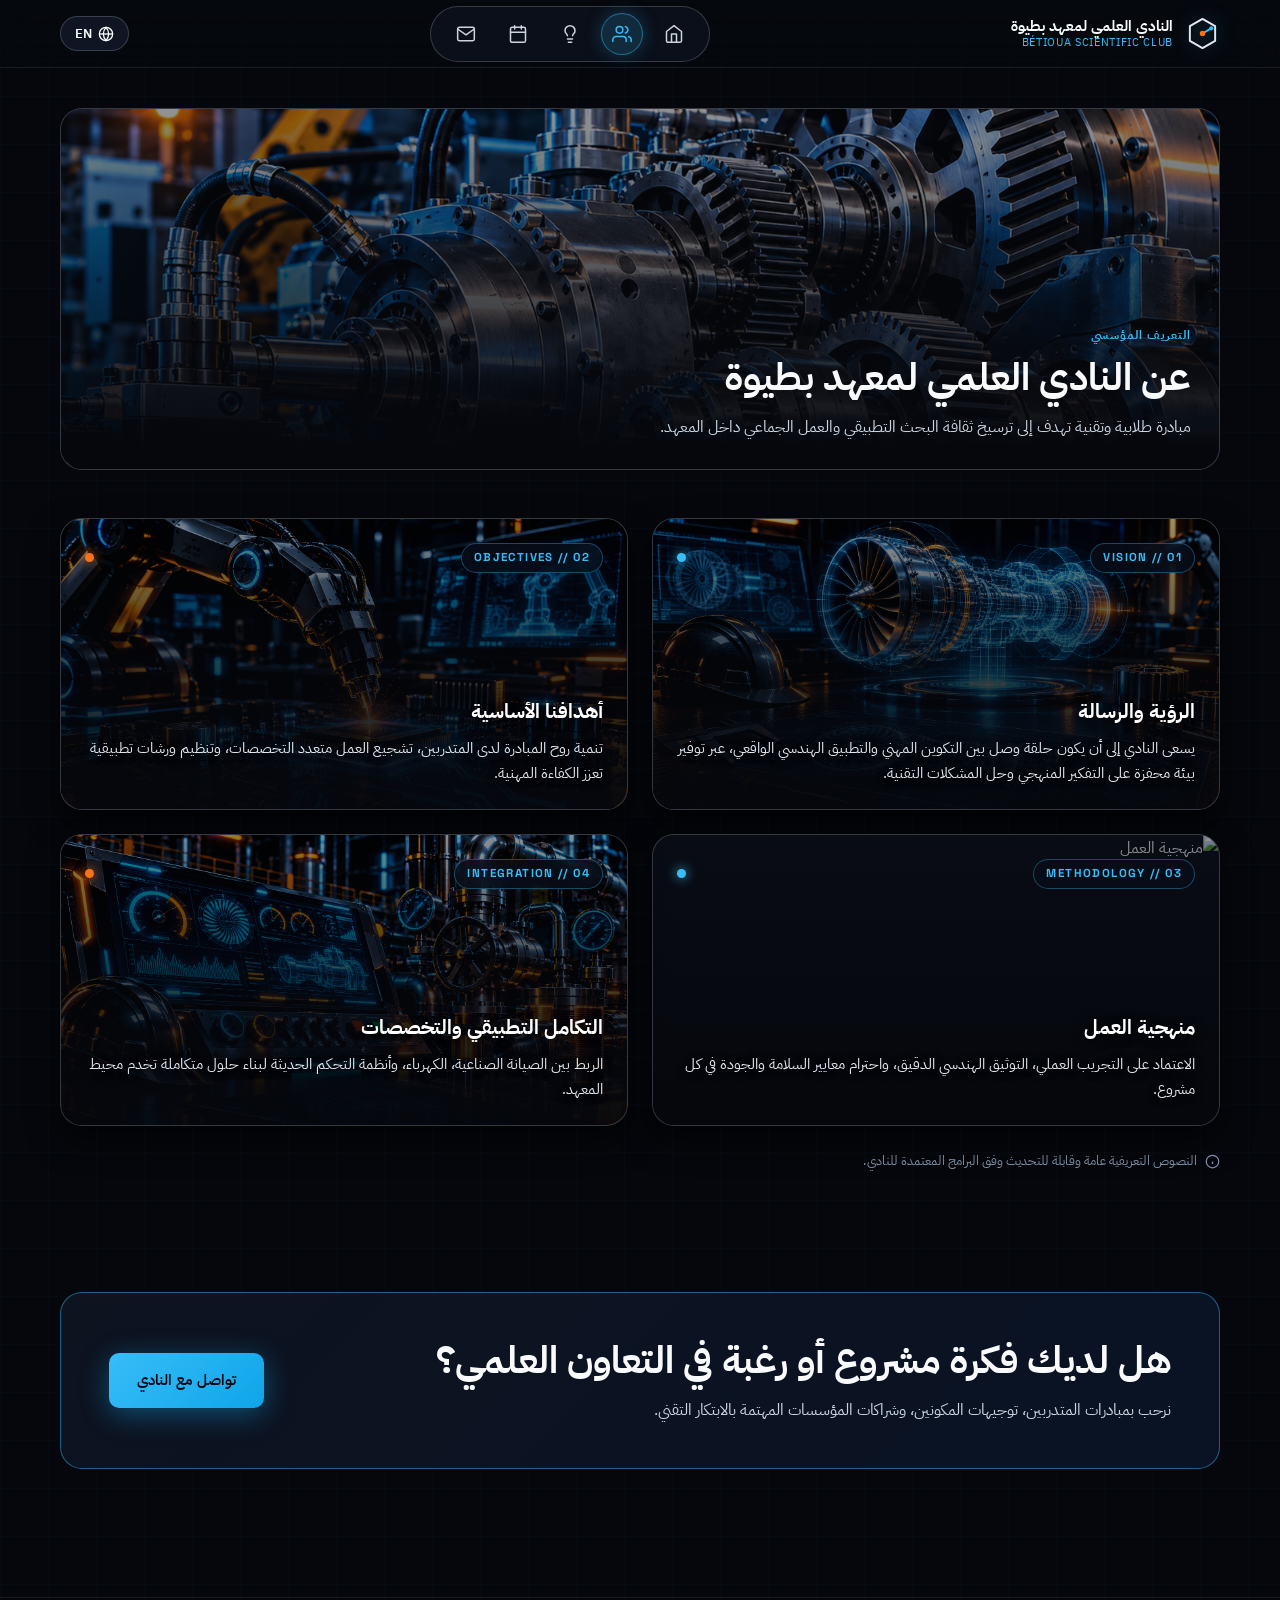
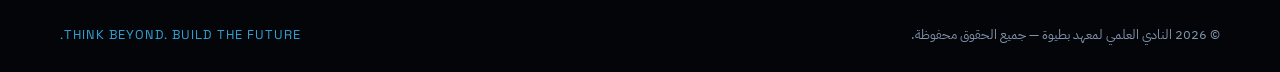
==== commit b56c37e1: "Update about.html" ====
--- a/about.html
+++ b/about.html
@@ -65,7 +65,7 @@
     <section class="section page-top">
       <div class="container">
         <div class="page-banner">
-          <img class="page-banner-img" src="file_0000000076088243ad6fe092f9a4b17d.png" alt="تروس وأنظمة هيدروليكية صناعية" onerror="this.style.display='none'" />
+          <img class="page-banner-img" src="file_0000000076088243ad6fe092f9a4b17d.png" alt="تروس وأنظمة هيدروليكية صناعية" />
           <div class="page-banner-overlay">
             <span class="section-kicker" data-i18n="aboutKicker">التعريف المؤسسي</span>
             <h1 class="section-title" data-i18n="aboutTitle">نادٍ علمي يربط المعرفة بالتطبيق</h1>
@@ -82,7 +82,7 @@
 
           <!-- Visual Card 01: Vision & Mission -->
           <article class="visual-pillar-card">
-            <img src="file_00000000dd0c82439a9fa5e2974bc55c.png" alt="" onerror="this.onerror=null;this.src='file_000000001e008243a422471eb02cacec.png';" loading="lazy" />
+            <img src="file_00000000dd0c82439a9fa5e2974bc55c.png" alt="الرؤية والرسالة" />
             <div class="visual-pillar-overlay">
               <div class="pillar-top-row">
                 <span class="pillar-tag">VISION // 01</span>
@@ -97,7 +97,7 @@
 
           <!-- Visual Card 02: Core Objectives -->
           <article class="visual-pillar-card">
-            <img src="file_00000000c3d08246a7294247a084e197.png" alt="" onerror="this.onerror=null;this.src='file_0000000076088243ad6fe092f9a4b17d.png';" loading="lazy" />
+            <img src="file_00000000c3d08246a7294247a084e197.png" alt="أهدافنا الأساسية" />
             <div class="visual-pillar-overlay">
               <div class="pillar-top-row">
                 <span class="pillar-tag">OBJECTIVES // 02</span>
@@ -112,7 +112,7 @@
 
           <!-- Visual Card 03: Methodology & Precision -->
           <article class="visual-pillar-card">
-            <img src="file_00000000e30c821187d8b5ff5e9749d8f.png" alt="" onerror="this.onerror=null;this.src='file_000000000eb08210be08163cd1073487.png';" loading="lazy" />
+            <img src="file_00000000e30c821187d8bff65e9749d8f.png" alt="منهجية العمل" />
             <div class="visual-pillar-overlay">
               <div class="pillar-top-row">
                 <span class="pillar-tag">METHODOLOGY // 03</span>
@@ -127,7 +127,7 @@
 
           <!-- Visual Card 04: Multidisciplinary Integration -->
           <article class="visual-pillar-card">
-            <img src="file_00000000104882109b49fc5faa045bfb.png" alt="" onerror="this.onerror=null;this.src='file_00000000601081f4856d5e8af44258fe.png';" loading="lazy" />
+            <img src="file_00000000104882109b49fc5faa045bfb.png" alt="التكامل التطبيقي" />
             <div class="visual-pillar-overlay">
               <div class="pillar-top-row">
                 <span class="pillar-tag">INTEGRATION // 04</span>
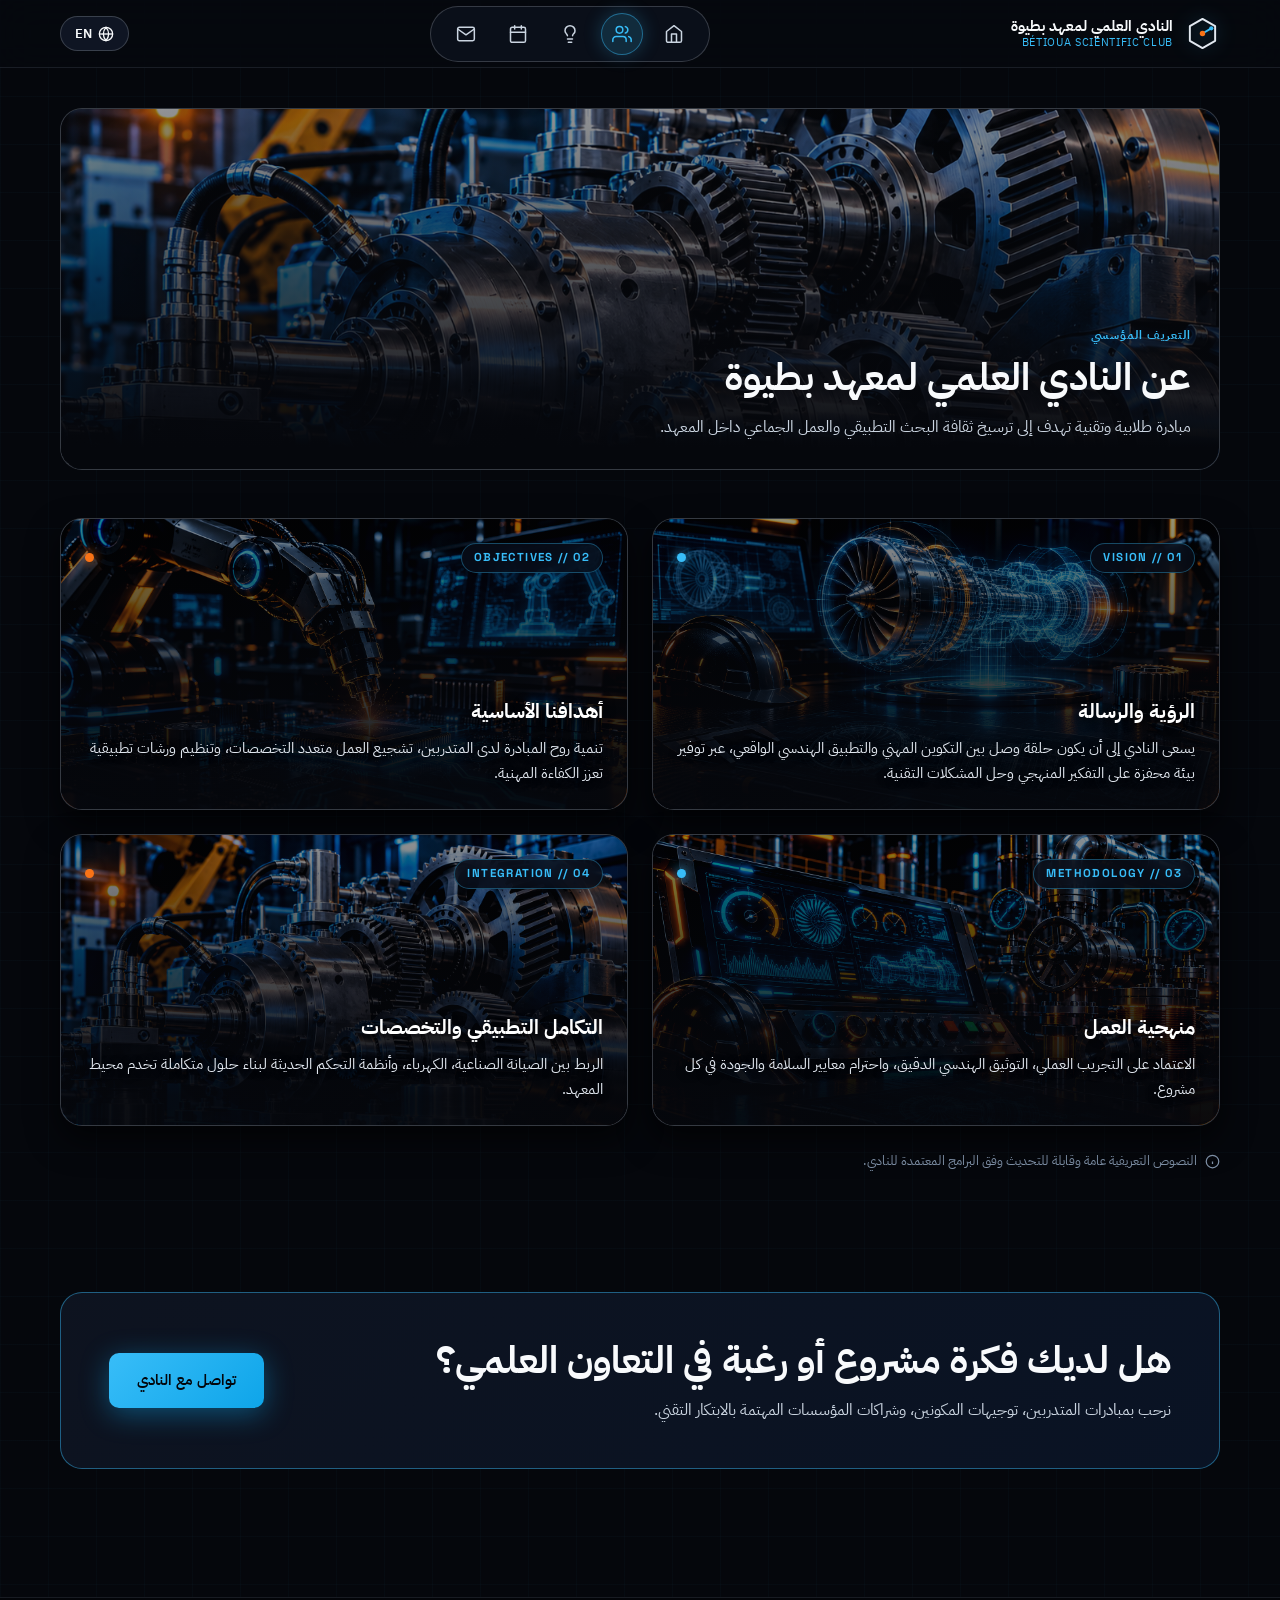
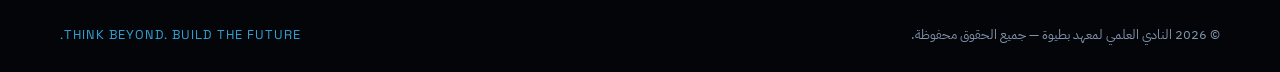
==== commit 88701efe: "Update about.html" ====
--- a/about.html
+++ b/about.html
@@ -112,7 +112,7 @@
 
           <!-- Visual Card 03: Methodology & Precision -->
           <article class="visual-pillar-card">
-            <img src="file_00000000e30c821187d8bff65e9749d8f.png" alt="منهجية العمل" />
+            <img src="file_00000000104882109b49fc5faa045bfb.png" alt="منهجية العمل" />
             <div class="visual-pillar-overlay">
               <div class="pillar-top-row">
                 <span class="pillar-tag">METHODOLOGY // 03</span>
@@ -127,7 +127,7 @@
 
           <!-- Visual Card 04: Multidisciplinary Integration -->
           <article class="visual-pillar-card">
-            <img src="file_00000000104882109b49fc5faa045bfb.png" alt="التكامل التطبيقي" />
+            <img src="file_0000000076088243ad6fe092f9a4b17d.png" alt="التكامل التطبيقي" />
             <div class="visual-pillar-overlay">
               <div class="pillar-top-row">
                 <span class="pillar-tag">INTEGRATION // 04</span>
